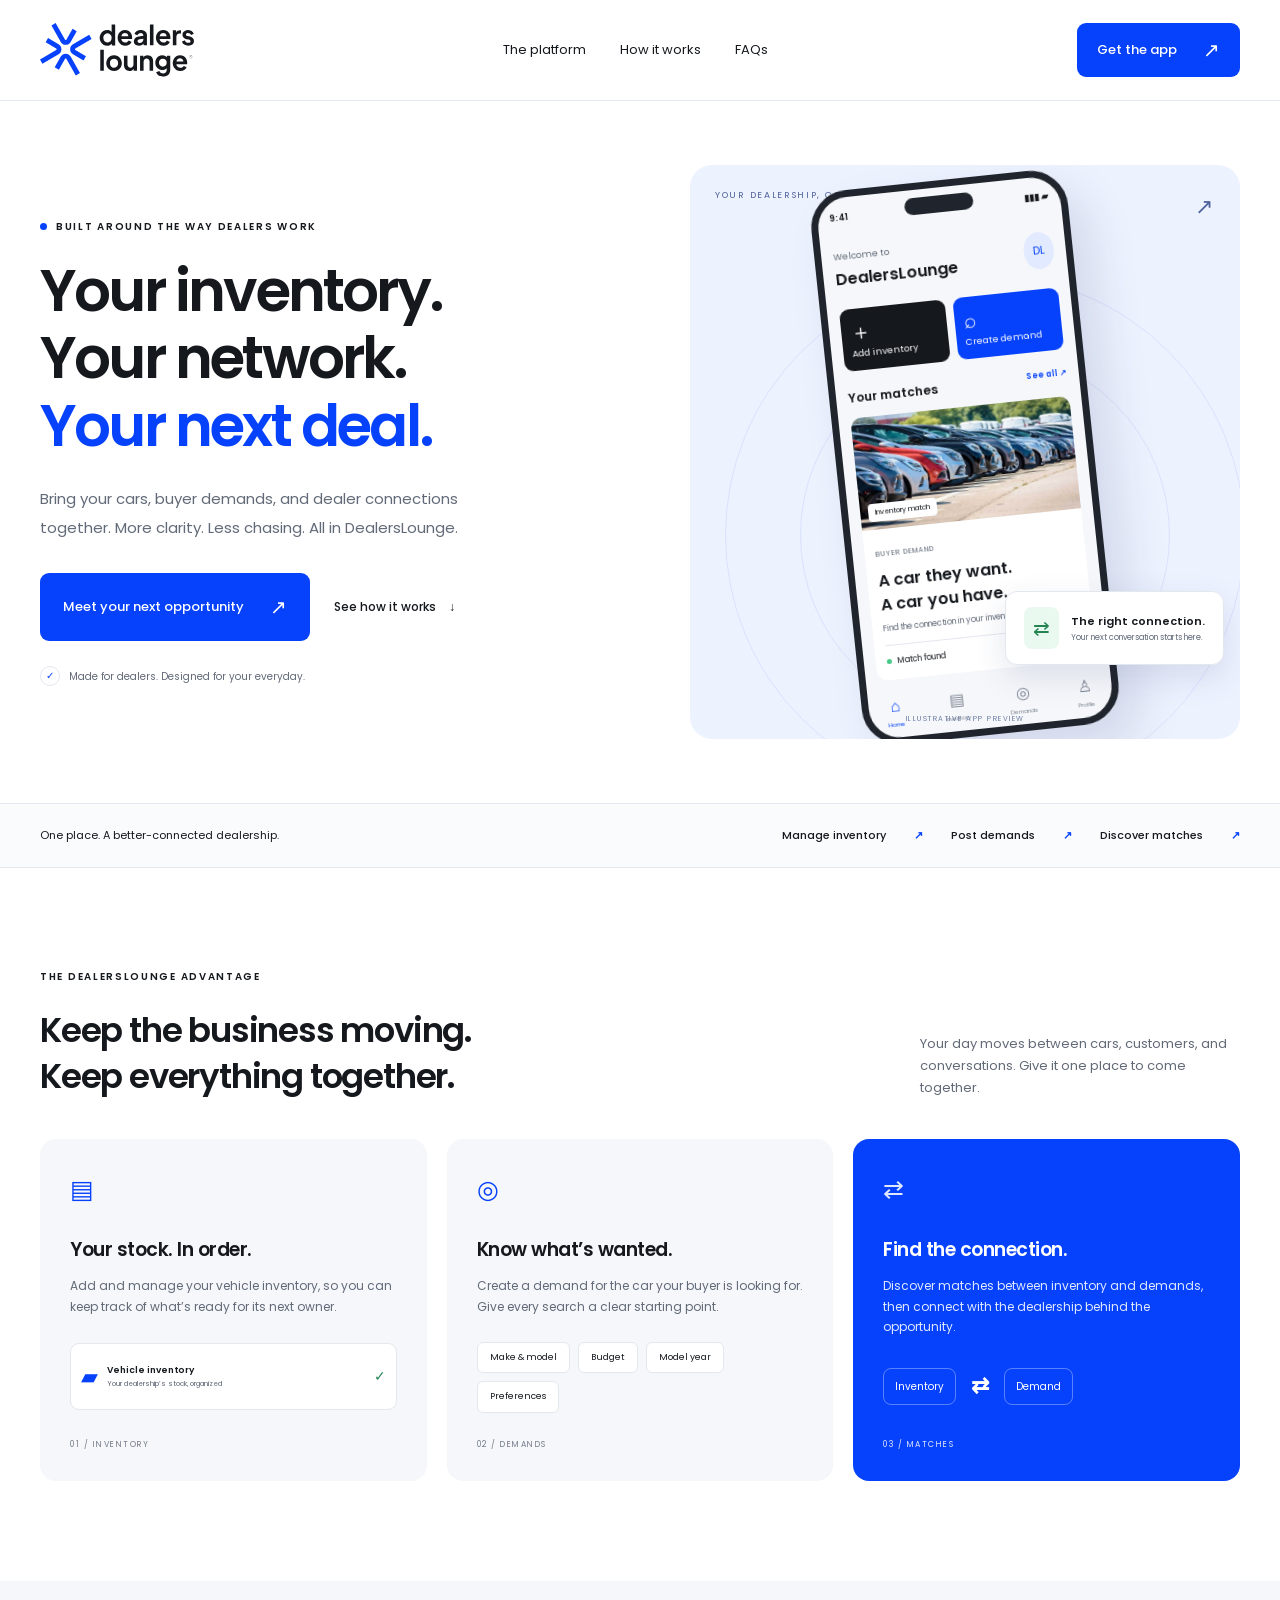
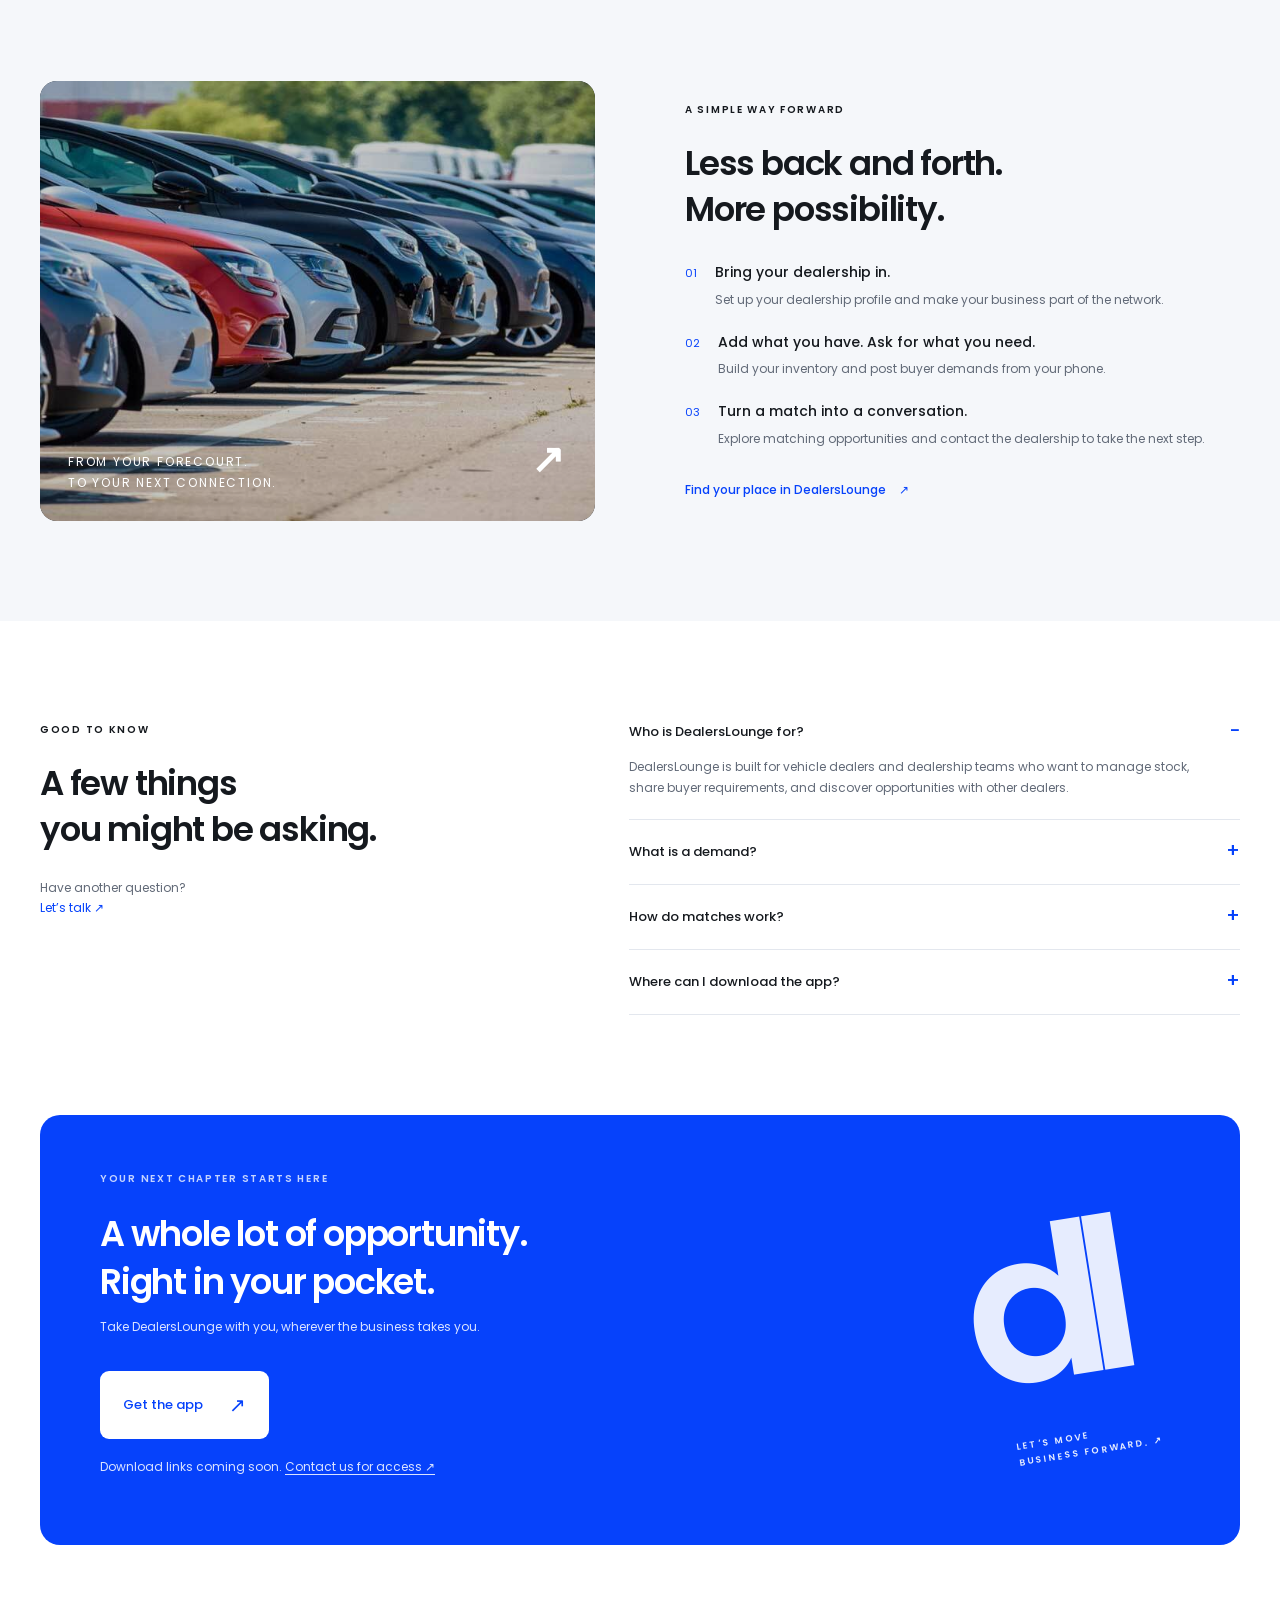
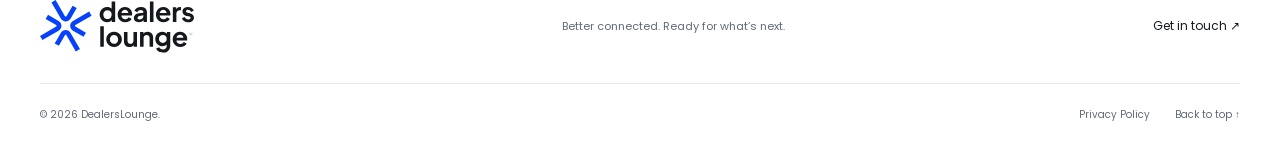
==== index.html @ 3d8176ec "updated links" ====
<!doctype html>
<html lang="en">

<head>
  <meta charset="utf-8">
  <meta name="viewport" content="width=device-width, initial-scale=1">
  <meta name="description"
    content="Your inventory. Your next opportunity. DealersLounge brings vehicle inventory, buyer demands, and dealer matches together.">
  <meta name="theme-color" content="#0642FB">
  <title>DealersLounge — Your next deal starts here.</title>
  <link rel="icon" href="assets/images/favicon.svg" type="image/svg+xml">
  <link rel="stylesheet" href="assets/css/styles.css">
</head>

<body>
  <a class="skip" href="#main">Skip to content</a>
  <header class="site-header">
    <div class="container nav"><a class="brand" href="./" aria-label="DealersLounge home"><img
          src="assets/images/logo.svg" width="160" height="55" alt="DealersLounge"></a>
      <nav aria-label="Main navigation"><a href="#platform">The platform</a><a href="#how-it-works">How it works</a><a
          href="#faq">FAQs</a></nav><a class="button small" href="join/">Get the app <span
          aria-hidden="true">↗</span></a>
    </div>
  </header>
  <main id="main">
    <section class="hero container">
      <div class="hero-copy">
        <p class="eyebrow"><span class="status-dot"></span> BUILT AROUND THE WAY DEALERS WORK</p>
        <h1>Your inventory.<br>Your network.<br><span>Your next deal.</span></h1>
        <p class="lead">Bring your cars, buyer demands, and dealer connections together. More clarity. Less chasing. All
          in DealersLounge.</p>
        <div class="hero-actions"><a class="button" href="join/">Meet your next opportunity <span
              aria-hidden="true">↗</span></a><a class="text-link" href="#how-it-works">See how it works <span
              aria-hidden="true">↓</span></a></div>
        <div class="hero-note"><span class="mini-icon">✓</span> Made for dealers. Designed for your everyday.</div>
      </div>
      <div class="hero-visual">
        <div class="visual-heading"><span>YOUR DEALERSHIP, CONNECTED</span><span>↗</span></div>
        <div class="orbit orbit-one"></div>
        <div class="orbit orbit-two"></div>
        <div class="phone">
          <div class="phone-top"><span>9:41</span>
            <div class="island"></div><span>▮▮▮ ▰</span>
          </div>
          <div class="app-header">
            <div><small>Welcome to</small><strong>DealersLounge</strong></div><span class="avatar">DL</span>
          </div>
          <div class="app-actions">
            <div><span>＋</span>Add inventory</div>
            <div><span>⌕</span>Create demand</div>
          </div>
          <div class="app-section-title">Your matches <span>See all ↗</span></div>
          <div class="car-card">
            <div class="car-photo"><img src="assets/images/cars-banner.jpg"
                alt="Vehicles lined up at a dealership"><span>Inventory match</span></div>
            <div class="car-info"><small>BUYER DEMAND</small>
              <h3>A car they want.<br>A car you have.</h3>
              <p>Find the connection in your inventory.</p>
              <div class="match-row"><span><i></i> Match found</span><b>↗</b></div>
            </div>
          </div>
          <div class="app-bottom"><span
              class="selected">⌂<small>Home</small></span><span>▤<small>Inventory</small></span><span>◎<small>Demands</small></span><span>♙<small>Profile</small></span>
          </div>
        </div>
        <div class="floating-card"><span class="match-icon">⇄</span>
          <div><strong>The right connection.</strong><small>Your next conversation starts here.</small></div>
        </div>
        <p class="preview-label">ILLUSTRATIVE APP PREVIEW</p>
      </div>
    </section>
    <div class="value-strip">
      <div class="container"><span>One place. A better-connected dealership.</span>
        <p>Manage inventory <b>↗</b> Post demands <b>↗</b> Discover matches <b>↗</b></p>
      </div>
    </div>
    <section id="platform" class="section container">
      <div class="section-heading">
        <div>
          <p class="eyebrow">THE DEALERSLOUNGE ADVANTAGE</p>
          <h2>Keep the business moving.<br>Keep everything together.</h2>
        </div>
        <p>Your day moves between cars, customers, and conversations. Give it one place to come together.</p>
      </div>
      <div class="features">
        <article class="feature feature-inventory">
          <div class="feature-icon">▤</div>
          <h3>Your stock. In order.</h3>
          <p>Add and manage your vehicle inventory, so you can keep track of what’s ready for its next owner.</p>
          <div class="inventory-illustration"><span class="list-icon">▰</span>
            <div><strong>Vehicle inventory</strong><small>Your dealership’s stock, organized</small></div><span
              class="check">✓</span>
          </div><span class="feature-index">01 / INVENTORY</span>
        </article>
        <article class="feature">
          <div class="feature-icon">◎</div>
          <h3>Know what’s wanted.</h3>
          <p>Create a demand for the car your buyer is looking for. Give every search a clear starting point.</p>
          <div class="demand-tags"><span>Make & model</span><span>Budget</span><span>Model
              year</span><span>Preferences</span></div><span class="feature-index">02 / DEMANDS</span>
        </article>
        <article class="feature feature-blue">
          <div class="feature-icon">⇄</div>
          <h3>Find the connection.</h3>
          <p>Discover matches between inventory and demands, then connect with the dealership behind the opportunity.
          </p>
          <div class="connection"><span>Inventory</span><b>⇄</b><span>Demand</span></div><span class="feature-index">03
            / MATCHES</span>
        </article>
      </div>
    </section>
    <section id="how-it-works" class="workflow section">
      <div class="container workflow-grid">
        <div class="workflow-photo"><img src="assets/images/cars-banner.jpg" alt="A row of cars ready for sale"
            loading="lazy">
          <div><span>FROM YOUR FORECOURT.<br>TO YOUR NEXT CONNECTION.</span><b>↗</b></div>
        </div>
        <div class="workflow-copy">
          <p class="eyebrow">A SIMPLE WAY FORWARD</p>
          <h2>Less back and forth.<br>More possibility.</h2>
          <ol>
            <li><span>01</span>
              <div>
                <h3>Bring your dealership in.</h3>
                <p>Set up your dealership profile and make your business part of the network.</p>
              </div>
            </li>
            <li><span>02</span>
              <div>
                <h3>Add what you have. Ask for what you need.</h3>
                <p>Build your inventory and post buyer demands from your phone.</p>
              </div>
            </li>
            <li><span>03</span>
              <div>
                <h3>Turn a match into a conversation.</h3>
                <p>Explore matching opportunities and contact the dealership to take the next step.</p>
              </div>
            </li>
          </ol><a class="text-link" href="join/">Find your place in DealersLounge <span>↗</span></a>
        </div>
      </div>
    </section>
    <section id="faq" class="section container faq">
      <div>
        <p class="eyebrow">GOOD TO KNOW</p>
        <h2>A few things<br>you might be asking.</h2>
        <p>Have another question?<br><a href="mailto:support@dealerslounge.com">Let’s talk <span>↗</span></a></p>
      </div>
      <div class="questions">
        <details open>
          <summary>Who is DealersLounge for?</summary>
          <p>DealersLounge is built for vehicle dealers and dealership teams who want to manage stock, share buyer
            requirements, and discover opportunities with other dealers.</p>
        </details>
        <details>
          <summary>What is a demand?</summary>
          <p>A demand is a vehicle requirement from a buyer. You post what you’re looking for so it can be matched with
            relevant inventory.</p>
        </details>
        <details>
          <summary>How do matches work?</summary>
          <p>DealersLounge connects vehicle inventory with relevant demands. You can review a match and contact the
            dealership to discuss the opportunity.</p>
        </details>
        <details>
          <summary>Where can I download the app?</summary>
          <p>Visit our <a href="join/">download page</a> for App Store and Google Play availability. For current access information, email <a
              href="mailto:support@dealerslounge.com">support@dealerslounge.com</a>.</p>
        </details>
      </div>
    </section>
    <section id="download" class="container download">
      <div>
        <p class="eyebrow">YOUR NEXT CHAPTER STARTS HERE</p>
        <h2>A whole lot of opportunity.<br>Right in your pocket.</h2>
        <p>Take DealersLounge with you, wherever the business takes you.</p>
        <a class="button join-cta" href="join/">Get the app <span aria-hidden="true">↗</span></a>
        <p class="download-note">Download links coming soon. <a href="mailto:support@dealerslounge.com">Contact us for
            access ↗</a></p>
      </div>
      <div class="download-art" aria-hidden="true">dl<span>LET’S MOVE<br>BUSINESS FORWARD. ↗</span></div>
    </section>
  </main>
  <footer class="container">
    <div class="footer-top"><a class="brand" href="./"><img src="assets/images/logo.svg" alt="DealersLounge" width="160"
          height="55"></a>
      <p>Better connected. Ready for what’s next.</p><a href="mailto:support@dealerslounge.com">Get in touch ↗</a>
    </div>
    <div class="footer-bottom"><span>© <span id="year">2026</span> DealersLounge.</span>
      <div><a href="privacy/">Privacy Policy</a><a href="#main">Back to top ↑</a></div>
    </div>
  </footer>
  <script src="assets/js/main.js"></script>
</body>

</html>
---- assets/css/styles.css ----
@font-face {
  font-family: Poppins;
  src: url('../fonts/Poppins-Regular.ttf') format('truetype');
  font-weight: 400;
  font-display: swap
}

@font-face {
  font-family: Poppins;
  src: url('../fonts/Poppins-Medium.ttf') format('truetype');
  font-weight: 500;
  font-display: swap
}

@font-face {
  font-family: Poppins;
  src: url('../fonts/Poppins-SemiBold.ttf') format('truetype');
  font-weight: 600 900;
  font-display: swap
}

:root {
  --blue: #0642fb;
  --ink: #15191e;
  --muted: #626a78;
  --light: #f5f7fa;
  --border: #e3e7ee
}

* {
  box-sizing: border-box
}

html {
  scroll-behavior: smooth;
  scroll-padding-top: 100px
}

body {
  margin: 0;
  font-family: Poppins, sans-serif;
  color: var(--ink);
  font-size: 14px;
  line-height: 1.7
}

a {
  color: inherit;
  text-decoration: none
}

button,
a,
summary {
  -webkit-tap-highlight-color: transparent
}

a:focus-visible,
summary:focus-visible {
  outline: 3px solid #3379ff;
  outline-offset: 6px
}

img {
  max-width: 100%;
  display: block
}

.container {
  width: min(1200px, calc(100% - 80px));
  margin: auto
}

.site-header {
  border-bottom: 1px solid var(--border);
  background: #fff
}

.nav {
  height: 100px;
  display: flex;
  align-items: center;
  justify-content: space-between
}

.brand img {
  width: 154px;
  height: auto
}

.nav nav {
  display: flex;
  gap: 34px;
  font-size: 13px
}

.nav nav a:hover,
.text-link:hover {
  color: var(--blue)
}

.button {
  display: inline-flex;
  gap: 26px;
  align-items: center;
  justify-content: center;
  background: var(--blue);
  color: white;
  border-radius: 9px;
  padding: 17px 23px;
  font-weight: 500;
  font-size: 13px;
  transition: background .2s, transform .2s
}

.button:hover {
  background: #0034d6;
  transform: translateY(-2px)
}

.button span {
  font-size: 20px
}

.button.small {
  padding: 10px 20px
}

.hero {
  display: grid;
  grid-template-columns: 1.1fr 1fr;
  align-items: center;
  gap: 45px;
  padding-top: 64px;
  padding-bottom: 64px
}

.eyebrow {
  font-size: 10px;
  letter-spacing: 1.7px;
  font-weight: 600;
  display: flex;
  align-items: center;
  gap: 9px;
  margin: 0 0 23px
}

.status-dot {
  background: var(--blue);
  width: 7px;
  height: 7px;
  border-radius: 50%
}

h1 {
  font-size: clamp(42px, 4.5vw, 63px);
  line-height: 1.17;
  letter-spacing: -2.8px;
  font-weight: 600;
  margin: 0 0 25px
}

h1>span {
  color: var(--blue)
}

.lead {
  font-size: 15px;
  line-height: 1.9;
  color: var(--muted);
  max-width: 435px
}

.hero-actions {
  display: flex;
  align-items: center;
  gap: 24px;
  margin: 31px 0 25px
}

.text-link {
  font-size: 12px;
  font-weight: 500;
  display: inline-flex;
  gap: 13px;
  align-items: center
}

.hero-note {
  font-size: 10px;
  color: var(--muted);
  display: flex;
  gap: 9px;
  align-items: center
}

.mini-icon {
  border: 1px solid var(--border);
  border-radius: 50%;
  width: 20px;
  height: 20px;
  text-align: center;
  color: var(--blue)
}

.hero-visual {
  position: relative;
  border-radius: 22px;
  background: #edf2ff;
  height: 574px;
  overflow: hidden;
  display: flex;
  align-items: center;
  justify-content: center
}

.visual-heading {
  position: absolute;
  top: 23px;
  left: 25px;
  right: 25px;
  display: flex;
  justify-content: space-between;
  font-size: 9px;
  letter-spacing: 1.7px;
  color: #50639c
}

.visual-heading>span:last-child {
  font-size: 22px
}

.orbit {
  position: absolute;
  width: 520px;
  height: 520px;
  border: 1px solid #d9e2fd;
  border-radius: 50%;
  left: 35px;
  top: 110px
}

.orbit-two {
  width: 370px;
  height: 370px;
  left: 110px;
  top: 185px
}

.phone {
  width: 258px;
  background: var(--light);
  border: 7px solid #20242c;
  border-radius: 38px;
  position: relative;
  transform: rotate(-6deg);
  box-shadow: 18px 24px 45px #14255720;
  padding: 13px 12px 8px;
  margin-top: 12px
}

.phone-top {
  display: flex;
  align-items: center;
  justify-content: space-between;
  font-size: 9px;
  font-weight: 600;
  margin-bottom: 24px
}

.island {
  height: 17px;
  width: 69px;
  background: #20242c;
  border-radius: 20px;
  position: absolute;
  top: 8px;
  left: 88px
}

.app-header {
  display: flex;
  justify-content: space-between;
  align-items: center
}

.app-header small {
  display: block;
  font-size: 9px;
  color: var(--muted)
}

.app-header strong {
  font-size: 16px
}

.avatar {
  background: #e2eaff;
  color: var(--blue);
  border-radius: 50%;
  font-size: 11px;
  padding: 9px
}

.app-actions {
  display: flex;
  gap: 8px;
  margin: 17px 0
}

.app-actions>div {
  background: var(--ink);
  color: white;
  flex: 1;
  border-radius: 9px;
  padding: 9px;
  font-size: 9px
}

.app-actions>div:last-child {
  background: var(--blue)
}

.app-actions span {
  display: block;
  font-size: 21px;
  line-height: 1.4
}

.app-section-title {
  display: flex;
  justify-content: space-between;
  font-size: 12px;
  font-weight: 600;
  margin: 16px 0 9px
}

.app-section-title span {
  color: var(--blue);
  font-size: 8px
}

.car-card {
  background: white;
  border-radius: 11px;
  overflow: hidden
}

.car-photo {
  position: relative
}

.car-photo img {
  width: 100%;
  height: 113px;
  object-fit: cover
}

.car-photo>span {
  position: absolute;
  bottom: 8px;
  left: 8px;
  background: white;
  padding: 3px 7px;
  border-radius: 4px;
  font-size: 7px
}

.car-info {
  padding: 11px
}

.car-info>small {
  font-size: 7px;
  letter-spacing: 1px;
  color: var(--muted)
}

.car-info h3 {
  font-size: 16px;
  line-height: 1.5;
  margin: 5px 0
}

.car-info p {
  font-size: 8px;
  color: var(--muted);
  margin: 4px 0 10px
}

.match-row {
  border-top: 1px solid var(--border);
  display: flex;
  justify-content: space-between;
  padding-top: 9px;
  font-size: 8px
}

.match-row i {
  display: inline-block;
  width: 5px;
  height: 5px;
  border-radius: 50%;
  background: #45c986;
  margin-right: 4px
}

.match-row b {
  color: var(--blue)
}

.app-bottom {
  display: flex;
  justify-content: space-between;
  padding: 13px 6px 0;
  text-align: center;
  color: #7d8492;
  font-size: 16px
}

.app-bottom small {
  display: block;
  font-size: 6px
}

.app-bottom .selected {
  color: var(--blue)
}

.floating-card {
  position: absolute;
  bottom: 74px;
  right: 16px;
  display: flex;
  gap: 12px;
  align-items: center;
  padding: 15px 18px;
  background: white;
  border: 1px solid #e3e7ee;
  border-radius: 12px;
  box-shadow: 0 12px 32px #263a7020
}

.floating-card strong {
  display: block;
  font-size: 11px
}

.floating-card small {
  display: block;
  font-size: 8px;
  color: var(--muted)
}

.match-icon {
  background: #e9f9f0;
  color: #248451;
  padding: 4px 9px;
  border-radius: 8px;
  font-size: 20px
}

.preview-label {
  position: absolute;
  bottom: 7px;
  font-size: 7px;
  letter-spacing: 1.5px;
  color: #7080a5
}

.value-strip {
  border-block: 1px solid var(--border);
  background: #fafbfd
}

.value-strip>.container {
  display: flex;
  justify-content: space-between;
  align-items: center;
  padding-block: 22px;
  font-size: 11px
}

.value-strip p {
  display: flex;
  gap: 28px;
  margin: 0;
  font-weight: 500
}

.value-strip b {
  color: var(--blue)
}

.section {
  padding-top: 100px;
  padding-bottom: 100px
}

.section-heading {
  display: flex;
  align-items: end;
  justify-content: space-between;
  gap: 50px;
  margin-bottom: 40px
}

h2 {
  font-size: 34px;
  line-height: 1.35;
  letter-spacing: -1.2px;
  margin: 0;
  font-weight: 600
}

.section-heading>p {
  max-width: 320px;
  color: var(--muted);
  font-size: 13px;
  margin: 0
}

.features {
  display: grid;
  grid-template-columns: repeat(3, 1fr);
  gap: 20px
}

.feature {
  background: var(--light);
  padding: 30px;
  border-radius: 16px;
  display: flex;
  flex-direction: column;
  min-height: 340px
}

.feature-icon {
  font-size: 25px;
  color: var(--blue);
  margin-bottom: 22px
}

.feature h3 {
  font-size: 19px;
  letter-spacing: -.5px;
  margin: 0 0 10px
}

.feature p {
  font-size: 12px;
  color: var(--muted);
  margin: 0
}

.inventory-illustration {
  display: flex;
  align-items: center;
  gap: 9px;
  background: #fff;
  padding: 14px 10px;
  border: 1px solid var(--border);
  border-radius: 9px;
  margin: 26px 0
}

.list-icon {
  color: var(--blue);
  font-size: 22px
}

.inventory-illustration strong {
  font-size: 9px;
  display: block
}

.inventory-illustration small {
  font-size: 7px;
  display: block;
  color: var(--muted)
}

.check {
  margin-left: auto;
  color: #238455
}

.feature-index {
  font-size: 8px;
  letter-spacing: 1.5px;
  color: #747c89;
  margin-top: auto
}

.demand-tags {
  display: flex;
  flex-wrap: wrap;
  gap: 8px;
  margin: 25px 0
}

.demand-tags span {
  padding: 7px 12px;
  background: white;
  border: 1px solid var(--border);
  border-radius: 6px;
  font-size: 9px
}

.feature-blue {
  background: var(--blue);
  color: white
}

.feature-blue .feature-icon,
.feature-blue p,
.feature-blue .feature-index {
  color: #e0e8ff
}

.connection {
  display: flex;
  align-items: center;
  gap: 15px;
  margin: 30px 0
}

.connection span {
  font-size: 10px;
  padding: 9px 11px;
  border: 1px solid #ffffff55;
  border-radius: 8px
}

.connection b {
  font-size: 22px
}

.workflow {
  background: var(--light)
}

.workflow-grid {
  display: grid;
  grid-template-columns: 1fr 1fr;
  gap: 90px;
  align-items: center
}

.workflow-photo {
  position: relative;
  border-radius: 17px;
  overflow: hidden;
  height: 440px;
  background: #172129
}

.workflow-photo img {
  width: 100%;
  height: 100%;
  object-fit: cover;
  object-position: 35%;
  filter: brightness(.78)
}

.workflow-photo>div {
  position: absolute;
  inset: auto 28px 28px;
  display: flex;
  align-items: end;
  justify-content: space-between;
  color: white;
  font-size: 12px;
  letter-spacing: 1.8px
}

.workflow-photo b {
  font-size: 40px
}

.workflow-copy ol {
  list-style: none;
  padding: 0;
  margin: 29px 0
}

.workflow-copy li {
  display: flex;
  gap: 18px;
  margin: 20px 0
}

.workflow-copy li>span {
  font-size: 11px;
  color: var(--blue);
  padding-top: 3px
}

.workflow-copy h3 {
  font-size: 14px;
  margin: 0 0 5px;
  font-weight: 500
}

.workflow-copy li p {
  font-size: 12px;
  color: var(--muted);
  margin: 0
}

.workflow-copy>.text-link {
  color: var(--blue)
}

.faq {
  display: grid;
  grid-template-columns: 1fr 1.2fr;
  gap: 80px
}

.faq>div>p:not(.eyebrow) {
  font-size: 12px;
  color: var(--muted);
  margin-top: 25px
}

.faq a {
  color: var(--blue)
}

details {
  border-bottom: 1px solid var(--border);
  padding: 21px 0
}

details:first-child {
  padding-top: 0
}

summary {
  list-style: none;
  cursor: pointer;
  font-size: 13px;
  font-weight: 500;
  display: flex;
  justify-content: space-between;
  gap: 20px
}

summary::-webkit-details-marker {
  display: none
}

summary:after {
  content: '+';
  color: var(--blue);
  font-size: 19px;
  line-height: 1
}

details[open] summary:after {
  content: '−'
}

details p {
  font-size: 12px;
  color: var(--muted);
  margin: 14px 30px 0 0
}

.download {
  background: var(--blue);
  color: white;
  padding: 55px 60px;
  border-radius: 20px;
  display: flex;
  justify-content: space-between;
  overflow: hidden;
  position: relative
}

.download .eyebrow {
  color: #c4d3ff
}

.download h2 {
  font-size: 35px
}

.download p:not(.eyebrow) {
  font-size: 12px;
  color: #dae3ff
}

.store-buttons {
  display: flex;
  gap: 12px;
  margin-top: 26px
}

.store {
  display: flex;
  align-items: center;
  gap: 12px;
  border: 1px solid #ffffff55;
  padding: 8px 20px;
  border-radius: 8px;
  background: #ffffff0c
}

.store>span {
  font-size: 25px
}

.store small {
  font-size: 7px;
  letter-spacing: 1.2px;
  display: block
}

.store strong {
  font-size: 17px;
  font-weight: 500;
  display: block;
  line-height: 1.4
}

.download .download-note {
  font-size: 9px;
  margin-top: 18px
}

.download-note a {
  text-decoration: underline;
  text-underline-offset: 3px
}

.download-art {
  font-size: 210px;
  font-weight: 600;
  letter-spacing: -27px;
  line-height: 1;
  color: #fff;
  align-self: center;
  transform: rotate(-9deg);
  padding: 0 35px 0 20px;
  opacity: .9
}

.download-art>span {
  display: block;
  font-size: 9px;
  letter-spacing: 2px;
  line-height: 1.8;
  margin-top: 22px;
  padding-left: 30px
}

footer {
  padding-top: 55px;
  padding-bottom: 24px
}

.footer-top {
  display: flex;
  align-items: center;
  justify-content: space-between;
  padding-bottom: 30px
}

.footer-top p {
  font-size: 11px;
  color: var(--muted)
}

.footer-top>a:last-child {
  font-size: 12px
}

.footer-bottom {
  border-top: 1px solid var(--border);
  padding-top: 22px;
  display: flex;
  justify-content: space-between;
  font-size: 10px;
  color: var(--muted)
}

.footer-bottom>div {
  display: flex;
  gap: 25px
}

.skip {
  position: fixed;
  top: -80px;
  left: 15px;
  background: white;
  padding: 15px;
  z-index: 10
}

.skip:focus {
  top: 15px
}

.legal-main {
  max-width: 750px;
  padding-block: 90px
}

.legal-main h1 {
  font-size: 44px
}

.legal-main p {
  color: var(--muted)
}

.legal-main a {
  color: var(--blue)
}

@media(min-width:1450px) {
  .hero {
    padding-block: 80px
  }

  .hero-visual {
    height: 600px
  }
}

@media(max-width:1050px) {
  .container {
    width: calc(100% - 48px)
  }

  .hero {
    gap: 25px
  }

  h1 {
    font-size: 47px
  }

  .hero-actions {
    align-items: start;
    flex-direction: column;
    gap: 16px
  }

  .hero-visual {
    height: 550px
  }

  .feature {
    padding: 24px
  }

  .workflow-grid {
    gap: 45px
  }

  .download {
    padding: 45px
  }

  .download-art {
    font-size: 160px
  }

  .value-strip p {
    gap: 12px
  }

  .floating-card {
    right: 8px
  }
}

@media(max-width:760px) {
  .container {
    width: calc(100% - 40px)
  }

  .nav {
    height: 82px
  }

  .brand img {
    width: 135px
  }

  .nav nav {
    display: none
  }

  .button.small {
    font-size: 11px;
    padding: 8px 13px;
    gap: 12px
  }

  .hero {
    grid-template-columns: 1fr;
    padding-top: 44px;
    gap: 35px;
    padding-bottom: 40px
  }

  .hero-copy {
    max-width: 520px
  }

  h1 {
    font-size: 49px;
    letter-spacing: -2px
  }

  .eyebrow {
    font-size: 8px
  }

  .hero-actions {
    flex-direction: row;
    align-items: center;
    gap: 16px
  }

  .hero-actions .button {
    font-size: 10px;
    padding: 14px;
    gap: 10px
  }

  .hero-actions .text-link {
    font-size: 10px;
    gap: 6px
  }

  .lead {
    font-size: 14px
  }

  .hero-visual {
    height: 530px
  }

  .phone {
    transform: rotate(-5deg)
  }

  .floating-card {
    right: 20px;
    bottom: 62px
  }

  .value-strip>.container {
    flex-direction: column;
    gap: 12px;
    font-size: 10px
  }

  .value-strip p {
    gap: 14px;
    font-size: 9px
  }

  .section {
    padding-block: 65px
  }

  .section-heading {
    display: block;
    margin-bottom: 28px
  }

  .section-heading>p {
    margin-top: 20px;
    max-width: none
  }

  h2 {
    font-size: 29px
  }

  .features {
    grid-template-columns: 1fr
  }

  .feature {
    min-height: 300px;
    padding: 28px
  }

  .inventory-illustration {
    max-width: 290px
  }

  .feature-index {
    margin-top: 12px
  }

  .workflow-grid {
    grid-template-columns: 1fr;
    gap: 35px
  }

  .workflow-photo {
    height: 300px
  }

  .faq {
    grid-template-columns: 1fr;
    gap: 25px
  }

  .download {
    padding: 32px 25px
  }

  .download h2 {
    font-size: 27px
  }

  .download-art {
    display: none
  }

  .store {
    padding: 8px 13px
  }

  .store strong {
    font-size: 15px
  }

  .footer-top {
    align-items: start;
    gap: 20px;
    flex-wrap: wrap
  }

  .footer-top p {
    width: 100%;
    order: 3;
    margin: 0
  }

  .footer-top>a:last-child {
    padding-top: 13px;
    font-size: 10px
  }

  .footer-bottom {
    font-size: 9px
  }

  .footer-bottom>div {
    gap: 15px
  }

  .legal-main h1 {
    font-size: 35px
  }
}

@media(prefers-reduced-motion:reduce) {
  html {
    scroll-behavior: auto
  }

  * {
    transition: none !important
  }
}

/* Privacy policy */
.legal-main {
  max-width: 820px;
  line-height: 1.85
}

.legal-main section {
  margin-top: 38px;
  scroll-margin-top: 30px
}

.legal-main h2 {
  font-size: 24px;
  letter-spacing: -.5px;
  margin-bottom: 15px
}

.legal-main h3 {
  font-size: 15px;
  margin: 0 0 8px
}

.legal-main li {
  margin-bottom: 10px;
  color: var(--muted)
}

.legal-main strong {
  color: var(--ink);
  font-weight: 600
}

.legal-main a {
  text-decoration: underline;
  text-underline-offset: 3px;
  overflow-wrap: anywhere
}

.policy-date {
  font-size: 12px
}

.policy-contents {
  padding: 24px 28px;
  background: var(--light);
  border: 1px solid var(--border);
  border-radius: 14px;
  margin: 32px 0
}

.policy-contents ol {
  columns: 2;
  column-gap: 30px;
  padding-left: 20px;
  font-size: 12px
}

.policy-contents li {
  break-inside: avoid
}

.policy-callout {
  padding: 24px;
  background: var(--light);
  border-left: 3px solid var(--blue);
  border-radius: 0 12px 12px 0
}

.policy-callout p:last-child {
  margin-bottom: 0
}

@media(max-width:600px) {
  .policy-contents ol {
    columns: 1
  }

  .legal-main {
    padding-block: 50px
  }

  .legal-main h2 {
    font-size: 22px
  }

  .legal-main ul {
    padding-left: 22px
  }

  .policy-callout {
    padding: 20px
  }
}

/* Product motion: brief entrances and deliberate interaction feedback. */
.hero-visual {
  perspective: 1000px
}

.hero-visual .phone {
  transform: rotate(-6deg) rotateX(var(--pointer-x, 0deg)) rotateY(var(--pointer-y, 0deg));
  transition: transform .45s cubic-bezier(.2, .7, .2, 1)
}

.button {
  position: relative;
  overflow: hidden;
  isolation: isolate;
  transition: background .2s, transform .25s, box-shadow .25s
}

.button::before {
  content: '';
  position: absolute;
  inset: 0;
  z-index: -1;
  background: linear-gradient(110deg, transparent 20%, #ffffff30 48%, transparent 75%);
  transform: translateX(-150%);
  pointer-events: none
}

.button span,
.text-link span {
  display: inline-block;
  transition: transform .25s
}

.feature {
  transition: transform .35s cubic-bezier(.2, .7, .2, 1), box-shadow .35s
}

.feature-icon {
  width: fit-content;
  transition: transform .35s
}

.workflow-photo img {
  transition: transform .8s cubic-bezier(.2, .7, .2, 1)
}

.nav nav a {
  position: relative
}

.nav nav a::after {
  content: '';
  position: absolute;
  left: 0;
  right: 0;
  bottom: -7px;
  height: 2px;
  background: var(--blue);
  transform: scaleX(0);
  transform-origin: left;
  transition: transform .25s
}

summary::after {
  transition: transform .25s
}

@media(prefers-reduced-motion:no-preference) {
  .floating-card {
    animation: match-arrival 1s .65s cubic-bezier(.16, 1, .3, 1) backwards
  }

  .orbit-one {
    animation: orbit-arrival 1.8s .15s ease-out backwards
  }

  .orbit-two {
    animation: orbit-arrival 1.8s .35s ease-out backwards
  }

  .status-dot {
    animation: status-beacon 1.5s .3s 2
  }

  details[open]>p {
    animation: answer-arrival .3s ease-out
  }
}

@media(hover:hover) and (pointer:fine) and (prefers-reduced-motion:no-preference) {
  .button:hover {
    box-shadow: 0 8px 22px #0642fb25
  }

  .button:hover::before {
    animation: button-sheen .7s ease-out
  }

  .button:hover span {
    transform: translate(2px, -2px)
  }

  .text-link:hover span {
    transform: translateX(4px)
  }

  .feature:hover {
    transform: translateY(-7px);
    box-shadow: 0 18px 35px #15191e0c
  }

  .feature:hover .feature-icon {
    transform: translateY(-3px) rotate(-8deg)
  }

  .workflow-photo:hover img {
    transform: scale(1.045)
  }

  .nav nav a:hover::after {
    transform: scaleX(1)
  }
}

@keyframes match-arrival {
  from {
    opacity: 0;
    transform: translate(25px, 16px) scale(.94)
  }

  to {
    opacity: 1;
    transform: translate(0, 0) scale(1)
  }
}

@keyframes orbit-arrival {
  from {
    opacity: 0;
    transform: scale(.8)
  }

  to {
    opacity: 1;
    transform: scale(1)
  }
}

@keyframes status-beacon {

  0%,
  100% {
    box-shadow: 0 0 0 0 #0642fb00
  }

  35% {
    box-shadow: 0 0 0 6px #0642fb15
  }

  75% {
    box-shadow: 0 0 0 10px #0642fb00
  }
}

@keyframes button-sheen {
  to {
    transform: translateX(150%)
  }
}

@keyframes answer-arrival {
  from {
    opacity: 0;
    transform: translateY(-5px)
  }

  to {
    opacity: 1;
    transform: translateY(0)
  }
}

@media(prefers-reduced-motion:reduce) {

  *,
  *::before,
  *::after {
    animation: none !important;
    transition: none !important
  }

  .hero-visual .phone {
    transform: rotate(-6deg)
  }
}
/* Download-first home. The deeper product story lives behind Explore. */
.download-home{min-height:100svh;display:flex;flex-direction:column;background:radial-gradient(ellipse at 50% 40%,#edf2ff 0, #f9faff 42%,#fff 78%)}
.hub-header,.hub-footer{width:min(1120px,calc(100% - 64px));margin-inline:auto;display:flex;align-items:center;justify-content:space-between}
.hub-header{padding-block:20px;gap:20px}.hub-explore{font-size:12px;color:var(--muted);display:flex;gap:12px;align-items:center}.hub-explore:hover{color:var(--blue)}.hub-explore span{color:var(--blue);font-size:19px}
.hub-main{width:min(700px,calc(100% - 40px));margin:auto; padding:18px 0;text-align:center}
.hub-intro .eyebrow{justify-content:center;margin-bottom:13px;font-size:9px}.hub-intro h1{font-size:clamp(32px,3.6vw,47px);line-height:1.2;letter-spacing:-1.7px;margin-bottom:14px}.hub-intro>p:last-child{max-width:490px;margin:0 auto 25px;font-size:12px;color:var(--muted);line-height:1.8}
.hub-downloads{display:grid;grid-template-columns:1fr 1fr;gap:18px;text-align:left}.hub-store{background:#fff;border:1px solid var(--border);border-radius:16px;padding:20px;box-shadow:0 10px 30px #18347d05}.hub-store-heading{display:flex;align-items:center;gap:10px}.hub-store-heading h2{font-size:15px;letter-spacing:-.3px}.hub-store-heading p{font-size:10px;color:var(--muted);margin:0}.availability-chip{font-size:8px;color:#566279;background:var(--light);border-radius:20px;padding:5px 8px;margin-left:auto;white-space:nowrap}.hub-qr{display:flex;flex-direction:column;align-items:center;gap:8px;margin:19px 0;color:#788499;font-size:9px}.qr-frame{display:grid;place-items:center;width:100px;height:100px;border:1px dashed #c8d2e5;border-radius:12px;background:#f8faff;color:#94a4c3}.hub-store-button{width:100%;border:1px solid var(--border);padding:12px 9px;border-radius:8px;background:var(--light);font:500 10px Poppins,sans-serif;color:#687487;display:flex;align-items:center;justify-content:space-between;gap:8px}.hub-store-button:disabled{cursor:not-allowed}.hub-access{font-size:10px;color:var(--muted);margin:16px 0 0}.hub-access a{color:var(--blue);margin-left:5px}.hub-footer{padding:18px 0;border-top:1px solid var(--border);font-size:10px;color:var(--muted);gap:18px}.hub-footer>a:first-of-type{margin-left:auto;color:var(--ink)}
@media(max-width:520px){.hub-header,.hub-footer{width:calc(100% - 32px)}.hub-header{padding-block:15px}.hub-header .brand img{width:117px}.hub-explore{font-size:10px;gap:5px}.hub-main{width:calc(100% - 28px);padding-block:12px}.hub-intro h1{font-size:32px;letter-spacing:-1.2px}.hub-intro>p:last-child{font-size:11px;margin-bottom:19px;max-width:330px}.hub-downloads{gap:10px}.hub-store{padding:12px 10px;border-radius:12px}.hub-store-heading{gap:7px;flex-wrap:wrap}.hub-store-heading>svg{width:22px;height:25px}.hub-store-heading h2{font-size:13px}.availability-chip{margin:5px 0 0;width:100%;text-align:center;font-size:8px}.hub-qr{margin:13px 0;font-size:7px;gap:7px}.qr-frame{width:76px;height:76px}.hub-store-button{font-size:8px;padding:10px 6px;gap:2px}.hub-store-button span{display:none}.hub-footer{font-size:8px;gap:12px}.hub-access{font-size:9px}}
@media(max-height:740px) and (min-width:521px){.hub-header{padding-block:12px}.hub-main{padding-block:10px}.hub-intro h1{font-size:35px}.hub-intro>p:last-child{margin-bottom:16px}.hub-qr{margin:12px 0}.qr-frame{width:76px;height:76px}.hub-footer{padding-block:12px}}

.download .join-cta{margin-top:22px;background:white;color:var(--blue)}
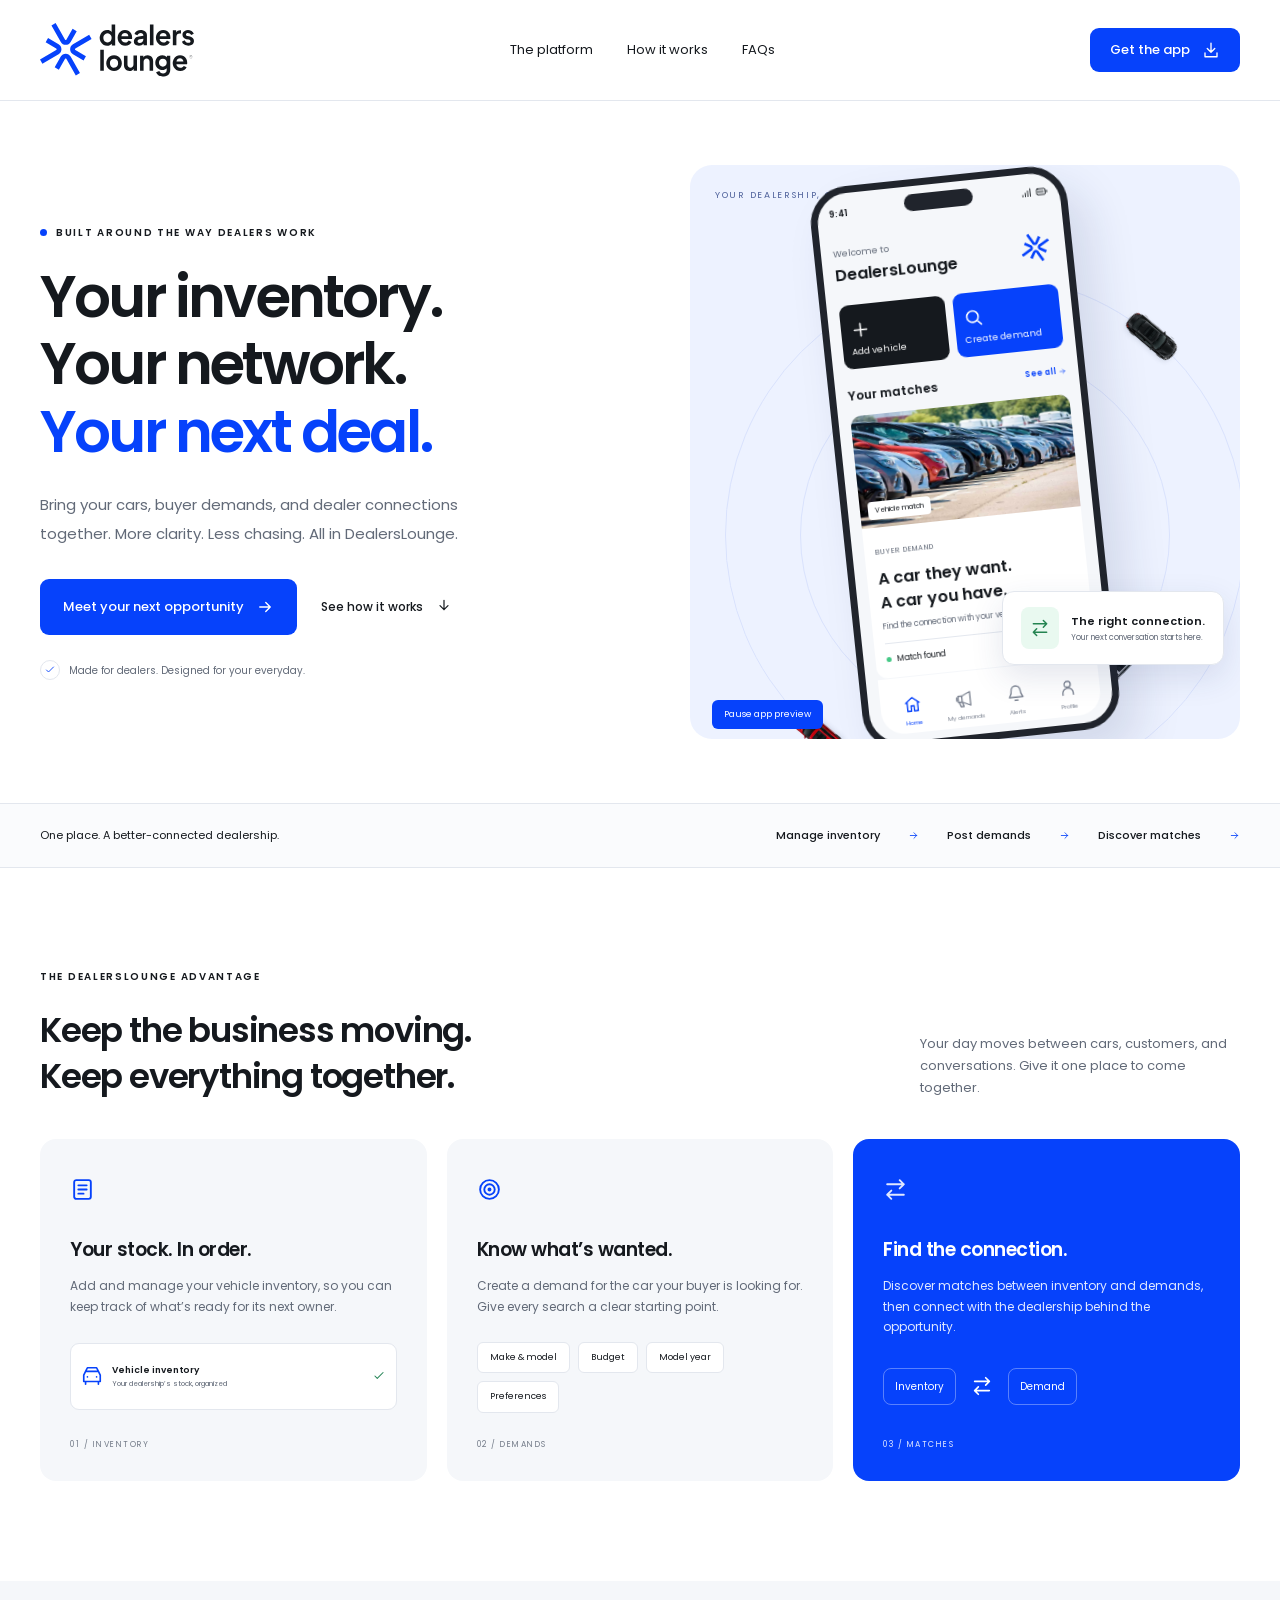
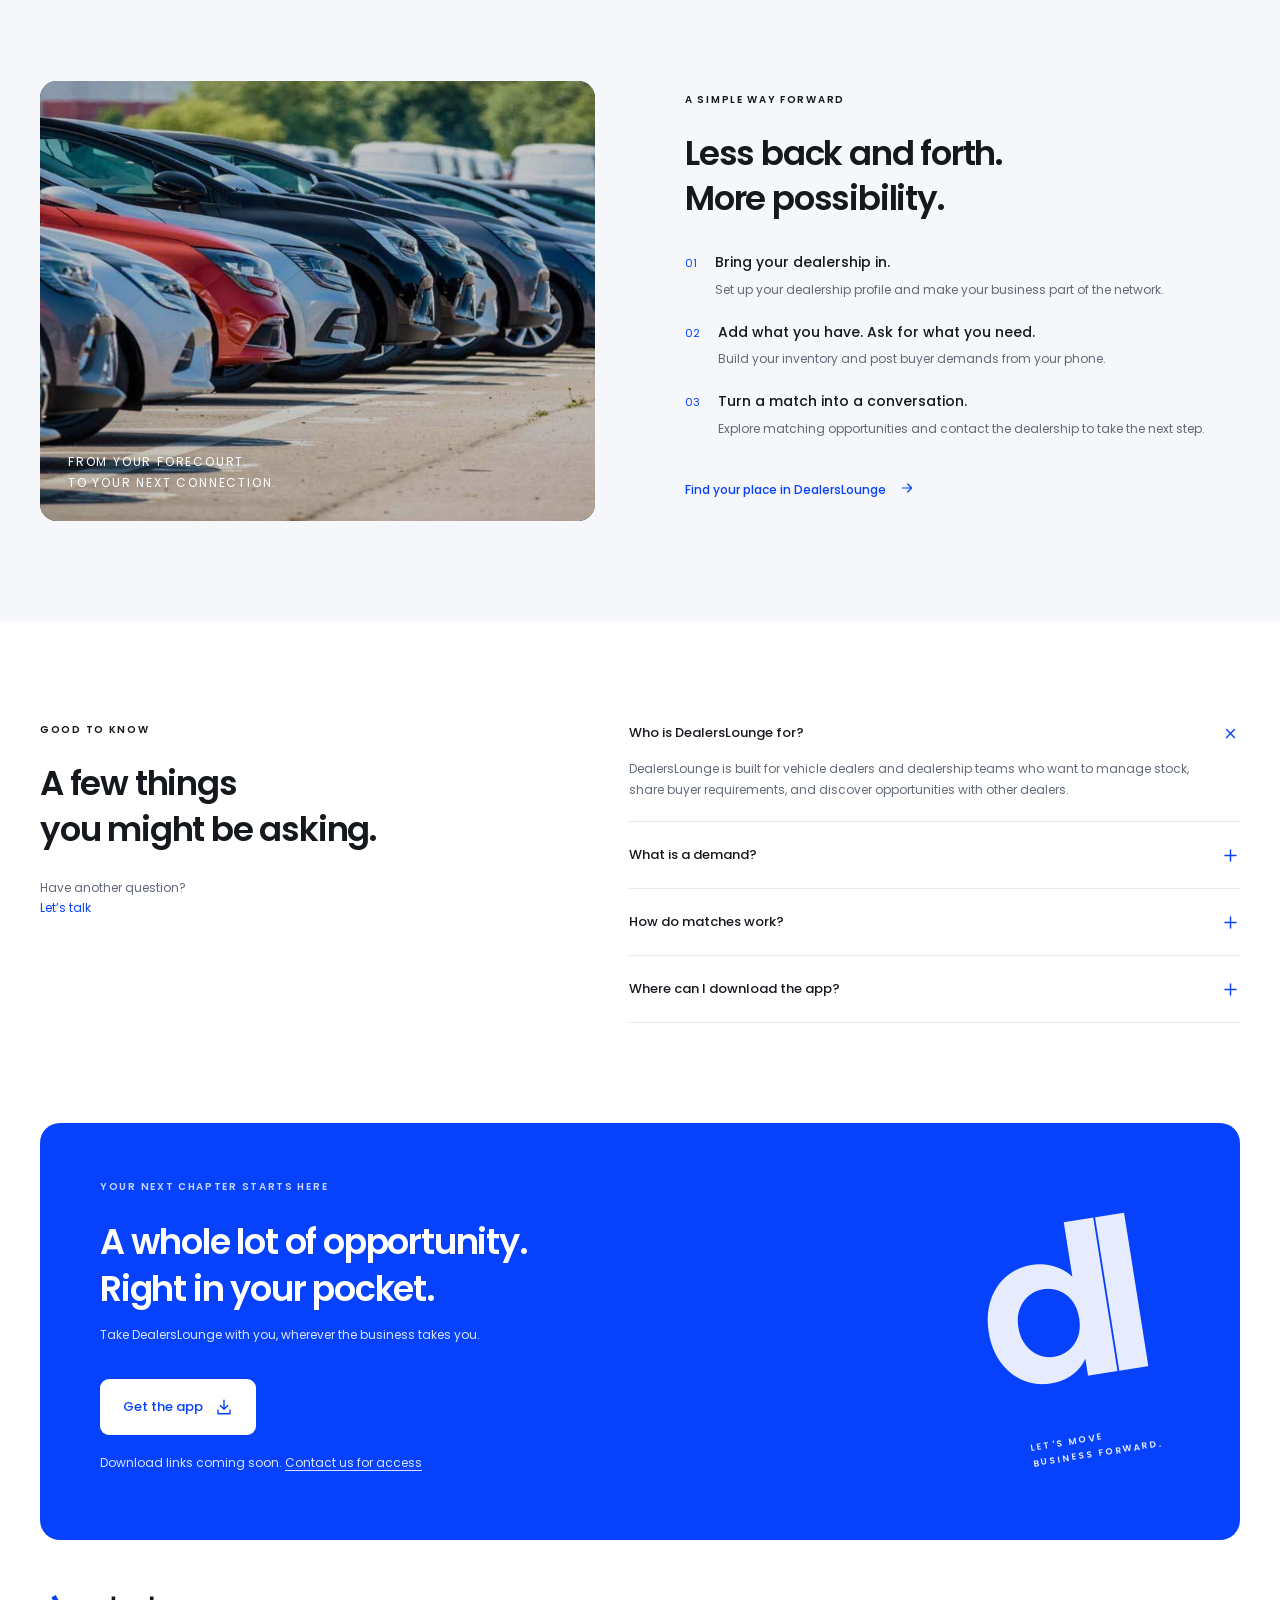
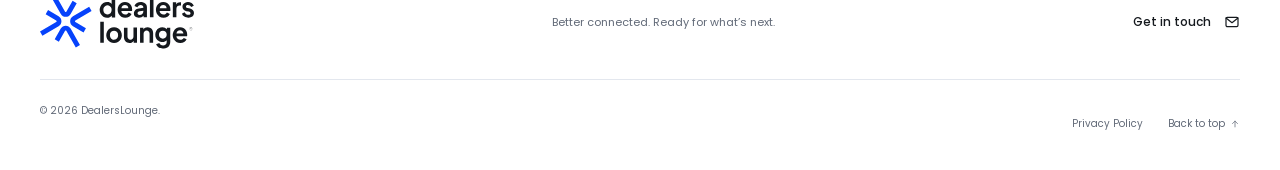
==== commit 2e6cb014: "updated support email and UI" ====
--- a/index.html
+++ b/index.html
@@ -18,60 +18,210 @@
     <div class="container nav"><a class="brand" href="./" aria-label="DealersLounge home"><img
           src="assets/images/logo.svg" width="160" height="55" alt="DealersLounge"></a>
       <nav aria-label="Main navigation"><a href="#platform">The platform</a><a href="#how-it-works">How it works</a><a
-          href="#faq">FAQs</a></nav><a class="button small" href="join/">Get the app <span
-          aria-hidden="true">↗</span></a>
+          href="#faq">FAQs</a></nav><a class="button small" href="join/">Get the app <svg class="icon" width="24"
+          height="24" aria-hidden="true" focusable="false">
+          <use href="assets/images/icons.svg#download"></use>
+        </svg></a>
     </div>
   </header>
-  <main id="main">
+  <main tabindex="-1" id="main">
     <section class="hero container">
       <div class="hero-copy">
         <p class="eyebrow"><span class="status-dot"></span> BUILT AROUND THE WAY DEALERS WORK</p>
         <h1>Your inventory.<br>Your network.<br><span>Your next deal.</span></h1>
         <p class="lead">Bring your cars, buyer demands, and dealer connections together. More clarity. Less chasing. All
           in DealersLounge.</p>
-        <div class="hero-actions"><a class="button" href="join/">Meet your next opportunity <span
-              aria-hidden="true">↗</span></a><a class="text-link" href="#how-it-works">See how it works <span
-              aria-hidden="true">↓</span></a></div>
-        <div class="hero-note"><span class="mini-icon">✓</span> Made for dealers. Designed for your everyday.</div>
+        <div class="hero-actions"><a class="button" href="join/">Meet your next opportunity <svg class="icon" width="24"
+              height="24" aria-hidden="true" focusable="false">
+              <use href="assets/images/icons.svg#arrow-right"></use>
+            </svg></a><a class="text-link" href="#how-it-works">See how it works <span aria-hidden="true"><svg
+                class="icon" width="24" height="24" aria-hidden="true" focusable="false">
+                <use href="assets/images/icons.svg#arrow-down"></use>
+              </svg></span></a></div>
+        <div class="hero-note"><span class="mini-icon"><svg class="icon" width="24" height="24" aria-hidden="true"
+              focusable="false">
+              <use href="assets/images/icons.svg#check"></use>
+            </svg></span> Made for dealers. Designed for your everyday.</div>
       </div>
       <div class="hero-visual">
-        <div class="visual-heading"><span>YOUR DEALERSHIP, CONNECTED</span><span>↗</span></div>
-        <div class="orbit orbit-one"></div>
-        <div class="orbit orbit-two"></div>
-        <div class="phone">
+        <div class="visual-heading"><span>YOUR DEALERSHIP, CONNECTED</span></div>
+        <div class="orbit orbit-one" aria-hidden="true"><span class="orbit-driver"><span class="orbit-car"></span></span><span class="orbit-driver orbit-driver-offset"><span class="orbit-car"></span></span></div>
+        <div class="orbit orbit-two" aria-hidden="true"><span class="orbit-driver"><span class="orbit-car"></span></span></div>
+        <div class="phone" role="img"
+          aria-label="Illustrative app demo cycling through Home, Demands, Alerts, and Profile.">
           <div class="phone-top"><span>9:41</span>
-            <div class="island"></div><span>▮▮▮ ▰</span>
+            <div class="island"></div><span><svg class="icon" width="24" height="24" aria-hidden="true"
+                focusable="false">
+                <use href="assets/images/icons.svg#signal"></use>
+              </svg><svg class="icon" width="24" height="24" aria-hidden="true" focusable="false">
+                <use href="assets/images/icons.svg#battery"></use>
+              </svg></span>
           </div>
-          <div class="app-header">
-            <div><small>Welcome to</small><strong>DealersLounge</strong></div><span class="avatar">DL</span>
-          </div>
-          <div class="app-actions">
-            <div><span>＋</span>Add inventory</div>
-            <div><span>⌕</span>Create demand</div>
-          </div>
-          <div class="app-section-title">Your matches <span>See all ↗</span></div>
-          <div class="car-card">
-            <div class="car-photo"><img src="assets/images/cars-banner.jpg"
-                alt="Vehicles lined up at a dealership"><span>Inventory match</span></div>
-            <div class="car-info"><small>BUYER DEMAND</small>
-              <h3>A car they want.<br>A car you have.</h3>
-              <p>Find the connection in your inventory.</p>
-              <div class="match-row"><span><i></i> Match found</span><b>↗</b></div>
+          <div class="demo-screens">
+            <div class="demo-screen" data-screen="home">
+              <div class="app-header">
+                <div><small>Welcome to</small><strong>DealersLounge</strong></div><span class="avatar app-logo-avatar"><img src="assets/images/favicon.svg" alt="DealersLounge" width="24" height="24"></span>
+              </div>
+              <div class="app-actions">
+                <div><span><svg class="icon" width="24" height="24" aria-hidden="true" focusable="false">
+                      <use href="assets/images/icons.svg#plus"></use>
+                    </svg></span>Add vehicle</div>
+                <div><span><svg class="icon" width="24" height="24" aria-hidden="true" focusable="false">
+                      <use href="assets/images/icons.svg#search"></use>
+                    </svg></span>Create demand</div>
+              </div>
+              <div class="app-section-title">Your matches <span>See all <svg class="icon" width="24" height="24"
+                    aria-hidden="true" focusable="false">
+                    <use href="assets/images/icons.svg#arrow-right"></use>
+                  </svg></span></div>
+              <div class="car-card">
+                <div class="car-photo"><img src="assets/images/cars-banner.jpg"
+                    alt="Vehicles lined up at a dealership"><span>Vehicle match</span></div>
+                <div class="car-info"><small>BUYER DEMAND</small>
+                  <h3>A car they want.<br>A car you have.</h3>
+                  <p>Find the connection with your vehicles.</p>
+                  <div class="match-row"><span><i></i> Match found</span><b><svg class="icon" width="24" height="24"
+                        aria-hidden="true" focusable="false">
+                        <use href="assets/images/icons.svg#arrow-right"></use>
+                      </svg></b></div>
+                </div>
+              </div>
+            </div>
+            <div class="demo-screen real-screen" data-screen="demands" hidden>
+              <div class="real-title">My demands <span class="real-add"><svg class="icon" aria-hidden="true">
+                    <use href="assets/images/icons.svg#plus"></use>
+                  </svg></span></div>
+              <div class="real-segments"><b>Active</b><span>Expired</span></div>
+              <div class="real-search"><svg class="icon" aria-hidden="true">
+                  <use href="assets/images/icons.svg#search"></use>
+                </svg>Search demand</div>
+              <article class="real-demand">
+                <div class="real-demand-title"><strong>Honda Civic 1.5 RS Turbo</strong><b class="real-badge">2
+                    matches</b></div>
+                <p class="real-location"><svg class="icon" aria-hidden="true">
+                    <use href="assets/images/icons.svg#pin"></use>
+                  </svg>I-8, Islamabad</p>
+                <div class="real-tags"><span><i class="swatch black"></i>Black
+                    titanium</span><span>2018–2020</span><span>6+</span></div>
+                <div class="real-demand-meta"><small>30 mins ago · You</small><strong>PKR 64.75–66 lacs</strong></div>
+              </article>
+              <article class="real-demand">
+                <div class="real-demand-title"><strong>Toyota Aqua F Package</strong></div>
+                <p class="real-location"><svg class="icon" aria-hidden="true">
+                    <use href="assets/images/icons.svg#pin"></use>
+                  </svg>I-10, Islamabad</p>
+                <div class="real-tags"><span><i
+                      class="swatch orange"></i>Orange</span><span>2015–2017</span><span>5+</span></div>
+                <div class="real-demand-meta"><small>1 day ago · You</small><strong>PKR 34–40 lacs</strong></div>
+              </article>
+              <article class="real-demand">
+                <div class="real-demand-title"><strong>Honda City Aspire 1.3</strong><b class="real-badge">1 match</b>
+                </div>
+                <p class="real-location"><svg class="icon" aria-hidden="true">
+                    <use href="assets/images/icons.svg#pin"></use>
+                  </svg>I-8, Islamabad</p>
+                <div class="real-tags"><span><i class="swatch blue"></i>Blue
+                    metallic</span><span>2016–2017</span><span>6+</span></div>
+                <div class="real-demand-meta"><small>1 hour ago · You</small><strong>PKR 42–46 lacs</strong></div>
+              </article>
+            </div>
+            <div class="demo-screen real-screen" data-screen="alerts" hidden>
+              <div class="real-title">Alerts</div>
+              <p class="real-group">Today</p>
+              <div class="real-alert unread"><span class="dealer-avatar ">X7</span>
+                <div><strong>Your vehicles meet demand</strong>
+                  <p>X7 Motors is looking for Toyota Corolla 1.8X. See demand now!</p><small>Just now</small>
+                </div>
+              </div>
+              <div class="real-alert unread"><span class="dealer-avatar system-avatar"><img src="assets/images/favicon.svg" alt="DealersLounge" width="24" height="24"></span>
+                <div><strong>We’ve made some updates!</strong>
+                  <p>Explore new enhancements in vehicle matching.</p><small>2 hours ago</small>
+                </div>
+              </div>
+              <div class="real-alert"><span class="dealer-avatar ">CM</span>
+                <div><strong>Your demand has a match</strong>
+                  <p>Capital Motors has a Honda Civic 1.5 RS Turbo. See match now!</p><small>30 mins ago</small>
+                </div><img src="assets/images/car1.png" alt="" width="30" height="30">
+              </div>
+              <p class="real-group">Earlier</p>
+              <div class="real-alert"><span class="dealer-avatar ">RM</span>
+                <div><strong>Your demand expired</strong>
+                  <p>Your Toyota Aqua F Package demand expired. Repost or edit it.</p><small>2 days ago</small>
+                </div>
+              </div>
+              <div class="real-alert"><span class="dealer-avatar ">PA</span>
+                <div><strong>Your demand has a match</strong>
+                  <p>Prime Auto has a Honda Civic. See match now!</p><small>6 days ago</small>
+                </div><img src="assets/images/car1.png" alt="" width="30" height="30">
+              </div>
+              <div class="real-alert"><span class="dealer-avatar system-avatar"><img src="assets/images/favicon.svg" alt="DealersLounge" width="24" height="24"></span>
+                <div><strong>You’re approved!</strong>
+                  <p>Welcome aboard, Raahi Motors. Your profile has been approved.</p><small>12 days ago</small>
+                </div>
+              </div>
+            </div>
+            <div class="demo-screen real-screen" data-screen="profile" hidden>
+              <div class="real-cover"><img src="assets/images/cars-banner.jpg" alt="Vehicles at a dealership"><span><svg
+                    class="icon" aria-hidden="true">
+                    <use href="assets/images/icons.svg#settings"></use>
+                  </svg></span></div>
+              <div class="real-business">
+                <div class="real-business-actions"><span
+                    class="real-business-logo">RAAHI<small>MOTORS</small></span><span class="real-edit">Edit</span>
+                </div>
+                <h3>Raahi Motors</h3>
+                <p class="real-location"><svg class="icon" aria-hidden="true">
+                    <use href="assets/images/icons.svg#pin"></use>
+                  </svg>I-8, Islamabad</p>
+                <p class="real-rating"><strong>4.99 <span>★</span></strong> (25 reviews)</p>
+                <p class="real-count"><strong>47</strong> vehicles · <strong>15</strong> matches</p>
+                <div class="real-vehicles">
+                  <div class="real-vehicle"><img src="assets/images/car1.png" alt="Honda Civic"><b class="real-badge">4
+                      matches</b>
+                    <div><strong>Honda Civic 1.5 RS Turbo</strong><small>30 mins ago · You</small></div>
+                  </div>
+                  <div class="real-vehicle"><img src="assets/images/cars-banner.jpg" alt="Dealership vehicles">
+                    <div><strong>Our showroom</strong><small>Raahi Motors</small></div>
+                  </div>
+                </div><span class="real-profile-add"><svg class="icon" aria-hidden="true">
+                    <use href="assets/images/icons.svg#plus"></use>
+                  </svg></span>
+              </div>
             </div>
           </div>
-          <div class="app-bottom"><span
-              class="selected">⌂<small>Home</small></span><span>▤<small>Inventory</small></span><span>◎<small>Demands</small></span><span>♙<small>Profile</small></span>
-          </div>
-        </div>
-        <div class="floating-card"><span class="match-icon">⇄</span>
+          <div class="app-bottom"><span data-demo-tab="home" class="selected"><svg class="icon" width="24" height="24"
+                aria-hidden="true" focusable="false">
+                <use href="assets/images/icons.svg#home"></use>
+              </svg><small>Home</small></span><span data-demo-tab="demands"><svg class="icon" width="24" height="24"
+                aria-hidden="true" focusable="false">
+                <use href="assets/images/icons.svg#megaphone"></use>
+              </svg><small>My demands</small></span><span data-demo-tab="alerts"><svg class="icon" width="24"
+                height="24" aria-hidden="true" focusable="false">
+                <use href="assets/images/icons.svg#bell"></use>
+              </svg><small>Alerts</small></span><span data-demo-tab="profile"><svg class="icon" width="24" height="24"
+                aria-hidden="true" focusable="false">
+                <use href="assets/images/icons.svg#user"></use>
+              </svg><small>Profile</small></span></div>
+        </div>
+        <div class="floating-card"><span class="match-icon"><svg class="icon" width="24" height="24" aria-hidden="true"
+              focusable="false">
+              <use href="assets/images/icons.svg#match"></use>
+            </svg></span>
           <div><strong>The right connection.</strong><small>Your next conversation starts here.</small></div>
         </div>
-        <p class="preview-label">ILLUSTRATIVE APP PREVIEW</p>
+        <button class="demo-toggle" type="button" hidden>Pause app preview</button>
       </div>
     </section>
     <div class="value-strip">
       <div class="container"><span>One place. A better-connected dealership.</span>
-        <p>Manage inventory <b>↗</b> Post demands <b>↗</b> Discover matches <b>↗</b></p>
+        <p>Manage inventory <b><svg class="icon" width="24" height="24" aria-hidden="true" focusable="false">
+              <use href="assets/images/icons.svg#arrow-right"></use>
+            </svg></b> Post demands <b><svg class="icon" width="24" height="24" aria-hidden="true" focusable="false">
+              <use href="assets/images/icons.svg#arrow-right"></use>
+            </svg></b> Discover matches <b><svg class="icon" width="24" height="24" aria-hidden="true"
+              focusable="false">
+              <use href="assets/images/icons.svg#arrow-right"></use>
+            </svg></b></p>
       </div>
     </div>
     <section id="platform" class="section container">
@@ -84,27 +234,41 @@
       </div>
       <div class="features">
         <article class="feature feature-inventory">
-          <div class="feature-icon">▤</div>
+          <div class="feature-icon"><svg class="icon" width="24" height="24" aria-hidden="true" focusable="false">
+              <use href="assets/images/icons.svg#inventory"></use>
+            </svg></div>
           <h3>Your stock. In order.</h3>
           <p>Add and manage your vehicle inventory, so you can keep track of what’s ready for its next owner.</p>
-          <div class="inventory-illustration"><span class="list-icon">▰</span>
+          <div class="inventory-illustration"><span class="list-icon"><svg class="icon" width="24" height="24"
+                aria-hidden="true" focusable="false">
+                <use href="assets/images/icons.svg#car"></use>
+              </svg></span>
             <div><strong>Vehicle inventory</strong><small>Your dealership’s stock, organized</small></div><span
-              class="check">✓</span>
+              class="check"><svg class="icon" width="24" height="24" aria-hidden="true" focusable="false">
+                <use href="assets/images/icons.svg#check"></use>
+              </svg></span>
           </div><span class="feature-index">01 / INVENTORY</span>
         </article>
         <article class="feature">
-          <div class="feature-icon">◎</div>
+          <div class="feature-icon"><svg class="icon" width="24" height="24" aria-hidden="true" focusable="false">
+              <use href="assets/images/icons.svg#target"></use>
+            </svg></div>
           <h3>Know what’s wanted.</h3>
           <p>Create a demand for the car your buyer is looking for. Give every search a clear starting point.</p>
           <div class="demand-tags"><span>Make & model</span><span>Budget</span><span>Model
               year</span><span>Preferences</span></div><span class="feature-index">02 / DEMANDS</span>
         </article>
         <article class="feature feature-blue">
-          <div class="feature-icon">⇄</div>
+          <div class="feature-icon"><svg class="icon" width="24" height="24" aria-hidden="true" focusable="false">
+              <use href="assets/images/icons.svg#match"></use>
+            </svg></div>
           <h3>Find the connection.</h3>
           <p>Discover matches between inventory and demands, then connect with the dealership behind the opportunity.
           </p>
-          <div class="connection"><span>Inventory</span><b>⇄</b><span>Demand</span></div><span class="feature-index">03
+          <div class="connection"><span>Inventory</span><b><svg class="icon" width="24" height="24" aria-hidden="true"
+                focusable="false">
+                <use href="assets/images/icons.svg#match"></use>
+              </svg></b><span>Demand</span></div><span class="feature-index">03
             / MATCHES</span>
         </article>
       </div>
@@ -113,7 +277,7 @@
       <div class="container workflow-grid">
         <div class="workflow-photo"><img src="assets/images/cars-banner.jpg" alt="A row of cars ready for sale"
             loading="lazy">
-          <div><span>FROM YOUR FORECOURT.<br>TO YOUR NEXT CONNECTION.</span><b>↗</b></div>
+          <div><span>FROM YOUR FORECOURT.<br>TO YOUR NEXT CONNECTION.</span></div>
         </div>
         <div class="workflow-copy">
           <p class="eyebrow">A SIMPLE WAY FORWARD</p>
@@ -137,7 +301,10 @@
                 <p>Explore matching opportunities and contact the dealership to take the next step.</p>
               </div>
             </li>
-          </ol><a class="text-link" href="join/">Find your place in DealersLounge <span>↗</span></a>
+          </ol><a class="text-link" href="join/">Find your place in DealersLounge <span><svg class="icon" width="24"
+                height="24" aria-hidden="true" focusable="false">
+                <use href="assets/images/icons.svg#arrow-right"></use>
+              </svg></span></a>
         </div>
       </div>
     </section>
@@ -145,28 +312,38 @@
       <div>
         <p class="eyebrow">GOOD TO KNOW</p>
         <h2>A few things<br>you might be asking.</h2>
-        <p>Have another question?<br><a href="mailto:support@dealerslounge.com">Let’s talk <span>↗</span></a></p>
+        <p>Have another question?<br><a href="mailto:support@dealerslounge.pk">Let’s talk</a></p>
       </div>
       <div class="questions">
         <details open>
-          <summary>Who is DealersLounge for?</summary>
+          <summary>Who is DealersLounge for?<svg class="icon" width="24" height="24" aria-hidden="true"
+              focusable="false">
+              <use href="assets/images/icons.svg#plus"></use>
+            </svg></summary>
           <p>DealersLounge is built for vehicle dealers and dealership teams who want to manage stock, share buyer
             requirements, and discover opportunities with other dealers.</p>
         </details>
         <details>
-          <summary>What is a demand?</summary>
+          <summary>What is a demand?<svg class="icon" width="24" height="24" aria-hidden="true" focusable="false">
+              <use href="assets/images/icons.svg#plus"></use>
+            </svg></summary>
           <p>A demand is a vehicle requirement from a buyer. You post what you’re looking for so it can be matched with
             relevant inventory.</p>
         </details>
         <details>
-          <summary>How do matches work?</summary>
+          <summary>How do matches work?<svg class="icon" width="24" height="24" aria-hidden="true" focusable="false">
+              <use href="assets/images/icons.svg#plus"></use>
+            </svg></summary>
           <p>DealersLounge connects vehicle inventory with relevant demands. You can review a match and contact the
             dealership to discuss the opportunity.</p>
         </details>
         <details>
-          <summary>Where can I download the app?</summary>
-          <p>Visit our <a href="join/">download page</a> for App Store and Google Play availability. For current access information, email <a
-              href="mailto:support@dealerslounge.com">support@dealerslounge.com</a>.</p>
+          <summary>Where can I download the app?<svg class="icon" width="24" height="24" aria-hidden="true"
+              focusable="false">
+              <use href="assets/images/icons.svg#plus"></use>
+            </svg></summary>
+          <p>Visit our <a href="join/">download page</a> for App Store and Google Play availability. For current access
+            information, email <a href="mailto:support@dealerslounge.pk">support@dealerslounge.pk</a>.</p>
         </details>
       </div>
     </section>
@@ -175,20 +352,29 @@
         <p class="eyebrow">YOUR NEXT CHAPTER STARTS HERE</p>
         <h2>A whole lot of opportunity.<br>Right in your pocket.</h2>
         <p>Take DealersLounge with you, wherever the business takes you.</p>
-        <a class="button join-cta" href="join/">Get the app <span aria-hidden="true">↗</span></a>
-        <p class="download-note">Download links coming soon. <a href="mailto:support@dealerslounge.com">Contact us for
-            access ↗</a></p>
-      </div>
-      <div class="download-art" aria-hidden="true">dl<span>LET’S MOVE<br>BUSINESS FORWARD. ↗</span></div>
+        <a class="button join-cta" href="join/">Get the app <svg class="icon" width="24" height="24" aria-hidden="true"
+            focusable="false">
+            <use href="assets/images/icons.svg#download"></use>
+          </svg></a>
+        <p class="download-note">Download links coming soon. <a href="mailto:support@dealerslounge.pk">Contact us for
+            access </a></p>
+      </div>
+      <div class="download-art" aria-hidden="true">dl<span>LET’S MOVE<br>BUSINESS FORWARD. </span></div>
     </section>
   </main>
   <footer class="container">
     <div class="footer-top"><a class="brand" href="./"><img src="assets/images/logo.svg" alt="DealersLounge" width="160"
           height="55"></a>
-      <p>Better connected. Ready for what’s next.</p><a href="mailto:support@dealerslounge.com">Get in touch ↗</a>
+      <p>Better connected. Ready for what’s next.</p><a href="mailto:support@dealerslounge.pk" class="text-link">Get in
+        touch <svg class="icon" width="24" height="24" aria-hidden="true" focusable="false">
+          <use href="assets/images/icons.svg#mail"></use>
+        </svg></a>
     </div>
     <div class="footer-bottom"><span>© <span id="year">2026</span> DealersLounge.</span>
-      <div><a href="privacy/">Privacy Policy</a><a href="#main">Back to top ↑</a></div>
+      <div><a href="privacy/">Privacy Policy</a><a href="#main">Back to top <svg class="icon" width="24" height="24"
+            aria-hidden="true" focusable="false">
+            <use href="assets/images/icons.svg#arrow-up"></use>
+          </svg></a></div>
     </div>
   </footer>
   <script src="assets/js/main.js"></script>
--- a/assets/css/styles.css
+++ b/assets/css/styles.css
@@ -56,6 +56,7 @@
 }
 
 a:focus-visible,
+button:focus-visible,
 summary:focus-visible {
   outline: 3px solid #3379ff;
   outline-offset: 6px
@@ -101,7 +102,7 @@
 
 .button {
   display: inline-flex;
-  gap: 26px;
+  gap: 12px;
   align-items: center;
   justify-content: center;
   background: var(--blue);
@@ -110,12 +111,13 @@
   padding: 17px 23px;
   font-weight: 500;
   font-size: 13px;
-  transition: background .2s, transform .2s
+  position: relative;
+  transition: background .25s, transform .35s, box-shadow .35s
 }
 
 .button:hover {
   background: #0034d6;
-  transform: translateY(-2px)
+  transform: translateY(-1px)
 }
 
 .button span {
@@ -208,6 +210,7 @@
   border-radius: 22px;
   background: #edf2ff;
   height: 574px;
+  perspective: 1000px;
   overflow: hidden;
   display: flex;
   align-items: center;
@@ -219,6 +222,7 @@
   top: 23px;
   left: 25px;
   right: 25px;
+  z-index: 0;
   display: flex;
   justify-content: space-between;
   font-size: 9px;
@@ -226,9 +230,6 @@
   color: #50639c
 }
 
-.visual-heading>span:last-child {
-  font-size: 22px
-}
 
 .orbit {
   position: absolute;
@@ -253,7 +254,8 @@
   border: 7px solid #20242c;
   border-radius: 38px;
   position: relative;
-  transform: rotate(-6deg);
+  transform: rotate(var(--phone-angle, -6deg)) rotateX(var(--pointer-x, 0deg)) rotateY(var(--pointer-y, 0deg));
+  transition: transform .45s cubic-bezier(.2, .7, .2, 1);
   box-shadow: 18px 24px 45px #14255720;
   padding: 13px 12px 8px;
   margin-top: 12px
@@ -751,17 +753,6 @@
   display: none
 }
 
-summary:after {
-  content: '+';
-  color: var(--blue);
-  font-size: 19px;
-  line-height: 1
-}
-
-details[open] summary:after {
-  content: '−'
-}
-
 details p {
   font-size: 12px;
   color: var(--muted);
@@ -790,39 +781,6 @@
 .download p:not(.eyebrow) {
   font-size: 12px;
   color: #dae3ff
-}
-
-.store-buttons {
-  display: flex;
-  gap: 12px;
-  margin-top: 26px
-}
-
-.store {
-  display: flex;
-  align-items: center;
-  gap: 12px;
-  border: 1px solid #ffffff55;
-  padding: 8px 20px;
-  border-radius: 8px;
-  background: #ffffff0c
-}
-
-.store>span {
-  font-size: 25px
-}
-
-.store small {
-  font-size: 7px;
-  letter-spacing: 1.2px;
-  display: block
-}
-
-.store strong {
-  font-size: 17px;
-  font-weight: 500;
-  display: block;
-  line-height: 1.4
 }
 
 .download .download-note {
@@ -905,7 +863,8 @@
 }
 
 .legal-main {
-  max-width: 750px;
+  max-width: 820px;
+  line-height: 1.85;
   padding-block: 90px
 }
 
@@ -915,10 +874,6 @@
 
 .legal-main p {
   color: var(--muted)
-}
-
-.legal-main a {
-  color: var(--blue)
 }
 
 @media(min-width:1450px) {
@@ -1048,7 +1003,7 @@
   }
 
   .phone {
-    transform: rotate(-5deg)
+    --phone-angle: -5deg
   }
 
   .floating-card {
@@ -1128,14 +1083,6 @@
     display: none
   }
 
-  .store {
-    padding: 8px 13px
-  }
-
-  .store strong {
-    font-size: 15px
-  }
-
   .footer-top {
     align-items: start;
     gap: 20px;
@@ -1166,22 +1113,7 @@
   }
 }
 
-@media(prefers-reduced-motion:reduce) {
-  html {
-    scroll-behavior: auto
-  }
-
-  * {
-    transition: none !important
-  }
-}
-
 /* Privacy policy */
-.legal-main {
-  max-width: 820px;
-  line-height: 1.85
-}
-
 .legal-main section {
   margin-top: 38px;
   scroll-margin-top: 30px
@@ -1209,6 +1141,7 @@
 }
 
 .legal-main a {
+  color: var(--blue);
   text-decoration: underline;
   text-underline-offset: 3px;
   overflow-wrap: anywhere
@@ -1270,52 +1203,7 @@
   }
 }
 
-/* Product motion: brief entrances and deliberate interaction feedback. */
-.hero-visual {
-  perspective: 1000px
-}
-
-.hero-visual .phone {
-  transform: rotate(-6deg) rotateX(var(--pointer-x, 0deg)) rotateY(var(--pointer-y, 0deg));
-  transition: transform .45s cubic-bezier(.2, .7, .2, 1)
-}
-
-.button {
-  position: relative;
-  overflow: hidden;
-  isolation: isolate;
-  transition: background .2s, transform .25s, box-shadow .25s
-}
-
-.button::before {
-  content: '';
-  position: absolute;
-  inset: 0;
-  z-index: -1;
-  background: linear-gradient(110deg, transparent 20%, #ffffff30 48%, transparent 75%);
-  transform: translateX(-150%);
-  pointer-events: none
-}
-
-.button span,
-.text-link span {
-  display: inline-block;
-  transition: transform .25s
-}
-
-.feature {
-  transition: transform .35s cubic-bezier(.2, .7, .2, 1), box-shadow .35s
-}
-
-.feature-icon {
-  width: fit-content;
-  transition: transform .35s
-}
-
-.workflow-photo img {
-  transition: transform .8s cubic-bezier(.2, .7, .2, 1)
-}
-
+/* Product motion: staggered entrances and smooth, coordinated icon feedback. */
 .nav nav a {
   position: relative
 }
@@ -1333,13 +1221,9 @@
   transition: transform .25s
 }
 
-summary::after {
-  transition: transform .25s
-}
-
 @media(prefers-reduced-motion:no-preference) {
   .floating-card {
-    animation: match-arrival 1s .65s cubic-bezier(.16, 1, .3, 1) backwards
+    animation: match-arrival 1s .65s cubic-bezier(.16, 1, .3, 1) backwards, card-float 3.2s 1.65s ease-in-out
   }
 
   .orbit-one {
@@ -1355,42 +1239,7 @@
   }
 
   details[open]>p {
-    animation: answer-arrival .3s ease-out
-  }
-}
-
-@media(hover:hover) and (pointer:fine) and (prefers-reduced-motion:no-preference) {
-  .button:hover {
-    box-shadow: 0 8px 22px #0642fb25
-  }
-
-  .button:hover::before {
-    animation: button-sheen .7s ease-out
-  }
-
-  .button:hover span {
-    transform: translate(2px, -2px)
-  }
-
-  .text-link:hover span {
-    transform: translateX(4px)
-  }
-
-  .feature:hover {
-    transform: translateY(-7px);
-    box-shadow: 0 18px 35px #15191e0c
-  }
-
-  .feature:hover .feature-icon {
-    transform: translateY(-3px) rotate(-8deg)
-  }
-
-  .workflow-photo:hover img {
-    transform: scale(1.045)
-  }
-
-  .nav nav a:hover::after {
-    transform: scaleX(1)
+    animation: answer-arrival .4s cubic-bezier(.16, 1, .3, 1)
   }
 }
 
@@ -1434,12 +1283,6 @@
   }
 }
 
-@keyframes button-sheen {
-  to {
-    transform: translateX(150%)
-  }
-}
-
 @keyframes answer-arrival {
   from {
     opacity: 0;
@@ -1453,6 +1296,9 @@
 }
 
 @media(prefers-reduced-motion:reduce) {
+  html {
+    scroll-behavior: auto
+  }
 
   *,
   *::before,
@@ -1462,17 +1308,1139 @@
   }
 
   .hero-visual .phone {
-    transform: rotate(-6deg)
-  }
-}
-/* Download-first home. The deeper product story lives behind Explore. */
-.download-home{min-height:100svh;display:flex;flex-direction:column;background:radial-gradient(ellipse at 50% 40%,#edf2ff 0, #f9faff 42%,#fff 78%)}
-.hub-header,.hub-footer{width:min(1120px,calc(100% - 64px));margin-inline:auto;display:flex;align-items:center;justify-content:space-between}
-.hub-header{padding-block:20px;gap:20px}.hub-explore{font-size:12px;color:var(--muted);display:flex;gap:12px;align-items:center}.hub-explore:hover{color:var(--blue)}.hub-explore span{color:var(--blue);font-size:19px}
-.hub-main{width:min(700px,calc(100% - 40px));margin:auto; padding:18px 0;text-align:center}
-.hub-intro .eyebrow{justify-content:center;margin-bottom:13px;font-size:9px}.hub-intro h1{font-size:clamp(32px,3.6vw,47px);line-height:1.2;letter-spacing:-1.7px;margin-bottom:14px}.hub-intro>p:last-child{max-width:490px;margin:0 auto 25px;font-size:12px;color:var(--muted);line-height:1.8}
-.hub-downloads{display:grid;grid-template-columns:1fr 1fr;gap:18px;text-align:left}.hub-store{background:#fff;border:1px solid var(--border);border-radius:16px;padding:20px;box-shadow:0 10px 30px #18347d05}.hub-store-heading{display:flex;align-items:center;gap:10px}.hub-store-heading h2{font-size:15px;letter-spacing:-.3px}.hub-store-heading p{font-size:10px;color:var(--muted);margin:0}.availability-chip{font-size:8px;color:#566279;background:var(--light);border-radius:20px;padding:5px 8px;margin-left:auto;white-space:nowrap}.hub-qr{display:flex;flex-direction:column;align-items:center;gap:8px;margin:19px 0;color:#788499;font-size:9px}.qr-frame{display:grid;place-items:center;width:100px;height:100px;border:1px dashed #c8d2e5;border-radius:12px;background:#f8faff;color:#94a4c3}.hub-store-button{width:100%;border:1px solid var(--border);padding:12px 9px;border-radius:8px;background:var(--light);font:500 10px Poppins,sans-serif;color:#687487;display:flex;align-items:center;justify-content:space-between;gap:8px}.hub-store-button:disabled{cursor:not-allowed}.hub-access{font-size:10px;color:var(--muted);margin:16px 0 0}.hub-access a{color:var(--blue);margin-left:5px}.hub-footer{padding:18px 0;border-top:1px solid var(--border);font-size:10px;color:var(--muted);gap:18px}.hub-footer>a:first-of-type{margin-left:auto;color:var(--ink)}
-@media(max-width:520px){.hub-header,.hub-footer{width:calc(100% - 32px)}.hub-header{padding-block:15px}.hub-header .brand img{width:117px}.hub-explore{font-size:10px;gap:5px}.hub-main{width:calc(100% - 28px);padding-block:12px}.hub-intro h1{font-size:32px;letter-spacing:-1.2px}.hub-intro>p:last-child{font-size:11px;margin-bottom:19px;max-width:330px}.hub-downloads{gap:10px}.hub-store{padding:12px 10px;border-radius:12px}.hub-store-heading{gap:7px;flex-wrap:wrap}.hub-store-heading>svg{width:22px;height:25px}.hub-store-heading h2{font-size:13px}.availability-chip{margin:5px 0 0;width:100%;text-align:center;font-size:8px}.hub-qr{margin:13px 0;font-size:7px;gap:7px}.qr-frame{width:76px;height:76px}.hub-store-button{font-size:8px;padding:10px 6px;gap:2px}.hub-store-button span{display:none}.hub-footer{font-size:8px;gap:12px}.hub-access{font-size:9px}}
-@media(max-height:740px) and (min-width:521px){.hub-header{padding-block:12px}.hub-main{padding-block:10px}.hub-intro h1{font-size:35px}.hub-intro>p:last-child{margin-bottom:16px}.hub-qr{margin:12px 0}.qr-frame{width:76px;height:76px}.hub-footer{padding-block:12px}}
-
-.download .join-cta{margin-top:22px;background:white;color:var(--blue)}
+    transform: rotate(var(--phone-angle, -6deg))
+  }
+}
+
+/* App download hub. */
+.download-home {
+  min-height: 100svh;
+  display: flex;
+  flex-direction: column;
+  background: radial-gradient(ellipse at 50% 40%, #edf2ff 0, #f9faff 42%, #fff 78%)
+}
+
+.hub-header,
+.hub-footer {
+  width: min(1120px, calc(100% - 64px));
+  margin-inline: auto;
+  display: flex;
+  align-items: center;
+  justify-content: space-between
+}
+
+.hub-header {
+  padding-block: 20px;
+  gap: 20px
+}
+
+.hub-explore {
+  font-size: 12px;
+  color: var(--muted);
+  display: flex;
+  gap: 12px;
+  align-items: center
+}
+
+.hub-explore:hover {
+  color: var(--blue)
+}
+
+.hub-explore span {
+  color: var(--blue);
+  font-size: 19px
+}
+
+.hub-main {
+  width: min(700px, calc(100% - 40px));
+  margin: auto;
+  padding: 18px 0;
+  text-align: center
+}
+
+.hub-intro .eyebrow {
+  justify-content: center;
+  margin-bottom: 13px;
+  font-size: 9px
+}
+
+.hub-intro h1 {
+  font-size: clamp(32px, 3.6vw, 47px);
+  line-height: 1.2;
+  letter-spacing: -1.7px;
+  margin-bottom: 14px
+}
+
+.hub-intro>p:last-child {
+  max-width: 490px;
+  margin: 0 auto 25px;
+  font-size: 12px;
+  color: var(--muted);
+  line-height: 1.8
+}
+
+.hub-downloads {
+  display: grid;
+  grid-template-columns: 1fr 1fr;
+  gap: 18px;
+  text-align: left
+}
+
+.hub-store {
+  background: #fff;
+  border: 1px solid var(--border);
+  border-radius: 16px;
+  padding: 20px;
+  box-shadow: 0 10px 30px #18347d05
+}
+
+.hub-store-heading {
+  display: flex;
+  align-items: center;
+  gap: 10px
+}
+
+.hub-store-heading h2 {
+  font-size: 15px;
+  letter-spacing: -.3px
+}
+
+.hub-store-heading p {
+  font-size: 10px;
+  color: var(--muted);
+  margin: 0
+}
+
+.availability-chip {
+  font-size: 8px;
+  color: #566279;
+  background: var(--light);
+  border-radius: 20px;
+  padding: 5px 8px;
+  margin-left: auto;
+  white-space: nowrap
+}
+
+.hub-qr {
+  display: flex;
+  flex-direction: column;
+  align-items: center;
+  gap: 8px;
+  margin: 19px 0;
+  color: #788499;
+  font-size: 9px
+}
+
+.qr-frame {
+  display: grid;
+  place-items: center;
+  width: 100px;
+  height: 100px;
+  border: 1px dashed #c8d2e5;
+  border-radius: 12px;
+  background: #f8faff;
+  color: #94a4c3
+}
+
+.hub-store-button {
+  width: 100%;
+  border: 1px solid var(--border);
+  padding: 12px 9px;
+  border-radius: 8px;
+  background: var(--light);
+  font: 500 10px Poppins, sans-serif;
+  color: #687487;
+  display: flex;
+  align-items: center;
+  justify-content: space-between;
+  gap: 8px
+}
+
+.hub-store-button:disabled {
+  cursor: not-allowed
+}
+
+.hub-access {
+  font-size: 10px;
+  color: var(--muted);
+  margin: 16px 0 0
+}
+
+.hub-access a {
+  color: var(--blue);
+  margin-left: 5px
+}
+
+.hub-footer {
+  padding: 18px 0;
+  border-top: 1px solid var(--border);
+  font-size: 10px;
+  color: var(--muted);
+  gap: 18px
+}
+
+.hub-footer>a:first-of-type {
+  margin-left: auto;
+  color: var(--ink)
+}
+
+@media(max-width:520px) {
+
+  .hub-header,
+  .hub-footer {
+    width: calc(100% - 32px)
+  }
+
+  .hub-header {
+    padding-block: 15px
+  }
+
+  .hub-header .brand img {
+    width: 117px
+  }
+
+  .hub-explore {
+    font-size: 10px;
+    gap: 5px
+  }
+
+  .hub-main {
+    width: calc(100% - 28px);
+    padding-block: 12px
+  }
+
+  .hub-intro h1 {
+    font-size: 32px;
+    letter-spacing: -1.2px
+  }
+
+  .hub-intro>p:last-child {
+    font-size: 11px;
+    margin-bottom: 19px;
+    max-width: 330px
+  }
+
+  .hub-downloads {
+    gap: 10px
+  }
+
+  .hub-store {
+    padding: 12px 10px;
+    border-radius: 12px
+  }
+
+  .hub-store-heading {
+    gap: 7px;
+    flex-wrap: wrap
+  }
+
+  .hub-store-heading>svg {
+    width: 22px;
+    height: 25px
+  }
+
+  .hub-store-heading h2 {
+    font-size: 13px
+  }
+
+  .availability-chip {
+    margin: 5px 0 0;
+    width: 100%;
+    text-align: center;
+    font-size: 8px
+  }
+
+  .hub-qr {
+    margin: 13px 0;
+    font-size: 7px;
+    gap: 7px
+  }
+
+  .qr-frame {
+    width: 76px;
+    height: 76px
+  }
+
+  .hub-store-button {
+    font-size: 8px;
+    padding: 10px 6px;
+    gap: 2px
+  }
+
+  .hub-store-button span {
+    display: none
+  }
+
+  .hub-footer {
+    font-size: 8px;
+    gap: 12px
+  }
+
+  .hub-access {
+    font-size: 9px
+  }
+}
+
+@media(max-height:740px) and (min-width:521px) {
+  .hub-header {
+    padding-block: 12px
+  }
+
+  .hub-main {
+    padding-block: 10px
+  }
+
+  .hub-intro h1 {
+    font-size: 35px
+  }
+
+  .hub-intro>p:last-child {
+    margin-bottom: 16px
+  }
+
+  .hub-qr {
+    margin: 12px 0
+  }
+
+  .qr-frame {
+    width: 76px;
+    height: 76px
+  }
+
+  .hub-footer {
+    padding-block: 12px
+  }
+}
+
+.download .join-cta {
+  margin-top: 22px;
+  background: white;
+  color: var(--blue)
+}
+
+/* Shared, decorative SVG icons keep labels and actions accessible without JS. */
+.icon {
+  display: inline-block;
+  width: 1em;
+  height: 1em;
+  flex-shrink: 0;
+  fill: none;
+  stroke: currentColor;
+  stroke-width: 1.8;
+  stroke-linecap: round;
+  stroke-linejoin: round;
+  vertical-align: -.15em;
+}
+
+.text-link .icon,
+.hub-explore .icon {
+  font-size: 16px
+}
+
+.mini-icon {
+  display: inline-flex;
+  align-items: center;
+  justify-content: center
+}
+
+.mini-icon .icon {
+  font-size: 12px
+}
+
+.app-actions .icon {
+  width: 21px;
+  height: 29px;
+  vertical-align: middle
+}
+
+.phone-top .icon {
+  width: 12px;
+  height: 12px;
+  margin-left: 3px
+}
+
+.app-bottom .icon {
+  width: 18px;
+  height: 27px;
+  vertical-align: middle
+}
+
+.value-strip p {
+  align-items: center
+}
+
+.qr-frame .icon {
+  width: 52px;
+  height: 52px
+}
+
+summary {
+  align-items: center;
+  min-height: 24px
+}
+
+summary>.icon {
+  color: var(--blue);
+  width: 19px;
+  height: 19px;
+  transition: transform .2s
+}
+
+details[open] summary>.icon {
+  transform: rotate(45deg)
+}
+
+summary:hover,
+summary:focus-visible {
+  color: var(--blue)
+}
+
+a:active.button {
+  transform: translateY(0)
+}
+
+.nav nav a,
+.text-link,
+.hub-explore,
+.footer-bottom a,
+.hub-footer a {
+  min-height: 44px;
+  display: inline-flex;
+  align-items: center;
+}
+
+.footer-bottom a,
+.hub-footer a {
+  gap: 5px
+}
+
+.nav nav a::after {
+  bottom: 3px
+}
+
+.button.small {
+  min-height: 44px
+}
+
+@media(max-width:400px) {
+  .hero-actions {
+    flex-wrap: wrap
+  }
+
+  .value-strip p {
+    gap: 8px;
+    flex-wrap: wrap;
+    justify-content: center
+  }
+}
+
+/* Icons inherit their surroundings; animation never changes layout dimensions. */
+.button {
+  overflow: hidden;
+  isolation: isolate
+}
+
+.button>.icon {
+  width: 18px;
+  height: 18px
+}
+
+.button::before {
+  content: '';
+  position: absolute;
+  inset: 0;
+  z-index: -1;
+  pointer-events: none;
+  background: linear-gradient(110deg, transparent 20%, #ffffff38 50%, transparent 80%);
+  transform: translateX(-150%);
+}
+
+a .icon,
+.feature-icon .icon,
+.hub-store-heading>svg {
+  transition: transform .45s cubic-bezier(.2, .8, .2, 1);
+  transform-origin: center;
+}
+
+.feature,
+.hub-store {
+  transition: transform .45s cubic-bezier(.2, .8, .2, 1), box-shadow .45s;
+}
+
+.workflow-photo img {
+  transition: transform 1s cubic-bezier(.2, .8, .2, 1)
+}
+
+@media(prefers-reduced-motion:no-preference) {
+  .phone {
+    animation: phone-settle 1.4s .2s cubic-bezier(.16, 1, .3, 1) backwards
+  }
+
+  .floating-card .match-icon .icon {
+    animation: icon-connect .9s 1.5s both
+  }
+
+  .hero-note .icon {
+    animation: icon-pop .7s .65s backwards
+  }
+
+  .feature.is-revealed .feature-icon .icon {
+    animation: icon-pop .85s .2s cubic-bezier(.16, 1, .3, 1) backwards;
+  }
+
+  .feature.is-revealed .connection .icon {
+    animation: icon-connect 1s .45s
+  }
+
+  .hub-store-heading>svg {
+    animation: icon-pop .85s .25s backwards
+  }
+
+  .button:is(:hover, :focus-visible)::before {
+    animation: button-sheen .8s ease-out
+  }
+
+  a:is(:hover, :focus-visible) .icon {
+    transform: translateX(4px)
+  }
+
+  a:is(:hover, :focus-visible) .icon:has(use[href$="#arrow-left"]) {
+    transform: translateX(-4px)
+  }
+
+  a:is(:hover, :focus-visible) .icon:has(use[href$="#arrow-down"], use[href$="#download"]) {
+    animation: icon-down .8s cubic-bezier(.2, .8, .2, 1);
+    transform: none;
+  }
+
+  a:is(:hover, :focus-visible) .icon:has(use[href$="#arrow-up"]) {
+    transform: translateY(-4px)
+  }
+
+  a:is(:hover, :focus-visible) .icon:has(use[href$="#mail"]) {
+    transform: translate(2px, -2px) rotate(-8deg)
+  }
+
+  .nav nav a:is(:hover, :focus-visible)::after {
+    transform: scaleX(1)
+  }
+}
+
+@media(hover:hover) and (pointer:fine) and (prefers-reduced-motion:no-preference) {
+  .button:hover {
+    transform: translateY(-3px);
+    box-shadow: 0 9px 24px #0642fb28
+  }
+
+  .feature:hover,
+  .hub-store:hover {
+    transform: translateY(-5px);
+    box-shadow: 0 16px 32px #15191e0d
+  }
+
+  .feature:hover .feature-icon .icon {
+    transform: translateY(-3px) rotate(-7deg) scale(1.12)
+  }
+
+  .feature:hover .connection .icon {
+    animation: icon-connect .8s
+  }
+
+  .hub-store:hover .hub-store-heading>svg {
+    transform: translateY(-2px) scale(1.08)
+  }
+
+  .workflow-photo:hover img {
+    transform: scale(1.035)
+  }
+}
+
+@keyframes phone-settle {
+  from {
+    opacity: 0;
+    translate: 0 25px;
+    scale: .96
+  }
+
+  to {
+    opacity: 1;
+    translate: 0 0;
+    scale: 1
+  }
+}
+
+@keyframes card-float {
+
+  0%,
+  100% {
+    translate: 0 0
+  }
+
+  50% {
+    translate: 0 -9px
+  }
+}
+
+@keyframes icon-pop {
+  from {
+    opacity: 0;
+    scale: .65;
+    rotate: -12deg
+  }
+
+  to {
+    opacity: 1;
+    scale: 1;
+    rotate: 0deg
+  }
+}
+
+@keyframes icon-connect {
+
+  0%,
+  100% {
+    translate: 0 0
+  }
+
+  30% {
+    translate: 4px 0
+  }
+
+  65% {
+    translate: -3px 0
+  }
+}
+
+@keyframes icon-down {
+
+  0%,
+  100% {
+    translate: 0 0
+  }
+
+  40% {
+    translate: 0 4px
+  }
+
+  70% {
+    translate: 0 -2px
+  }
+}
+
+@keyframes button-sheen {
+  to {
+    transform: translateX(150%)
+  }
+}
+
+/* Screen content changes within the same phone shell, without layout shifts. */
+.demo-screens {
+  position: relative;
+  height: 435px;
+  overflow: hidden
+}
+
+.demo-screen {
+  position: absolute;
+  inset: 0
+}
+
+.demo-screen[hidden],
+.demo-toggle[hidden] {
+  display: none
+}
+
+.app-bottom>span {
+  position: relative;
+  width: 25%;
+  transition: color .3s
+}
+
+.app-bottom>span::before {
+  content: '';
+  position: absolute;
+  top: 0;
+  left: 50%;
+  width: 28px;
+  height: 28px;
+  margin-left: -14px;
+  border-radius: 50%;
+  background: #0642fb18;
+  opacity: 0;
+  pointer-events: none
+}
+
+.demo-toggle {
+  position: absolute;
+  bottom: 10px;
+  left: 4%;
+  border: 0;
+  background: var(--blue);
+  color: white;
+  font: 400 9px Poppins, sans-serif;
+  padding: 8px 12px;
+  cursor: pointer;
+  border-radius: 6px
+}
+
+.demo-toggle:hover {
+  background: #dfe8ff
+}
+
+@media(prefers-reduced-motion:no-preference) {
+  .demo-screen.is-entering {
+    animation: demo-screen-in .5s cubic-bezier(.16, 1, .3, 1) both
+  }
+
+  .app-bottom>.is-tapping::before {
+    animation: demo-tap .6s ease-out
+  }
+
+  .app-bottom>.is-tapping .icon {
+    animation: icon-pop .5s ease-out
+  }
+}
+
+@keyframes demo-screen-in {
+  from {
+    opacity: 0;
+    transform: translateX(12px)
+  }
+
+  to {
+    opacity: 1;
+    transform: translateX(0)
+  }
+}
+
+@keyframes demo-tap {
+  0% {
+    opacity: 0;
+    transform: scale(.5)
+  }
+
+  30% {
+    opacity: 1
+  }
+
+  100% {
+    opacity: 0;
+    transform: scale(1.5)
+  }
+}
+
+/* Real app layouts, scaled to the existing animated phone. */
+.real-screen {
+  font-size: 8px;
+  line-height: 1.45;
+  color: #171c22
+}
+
+.real-title {
+  display: flex;
+  align-items: center;
+  justify-content: space-between;
+  font-size: 14px;
+  font-weight: 600;
+  min-height: 27px;
+  margin-bottom: 12px
+}
+
+.real-add,
+.real-profile-add {
+  display: grid;
+  place-items: center;
+  background: var(--blue);
+  color: white;
+  border-radius: 50%;
+  width: 23px;
+  height: 23px;
+  font-size: 18px
+}
+
+.real-segments {
+  display: flex;
+  background: #e3e6ee;
+  border-radius: 6px;
+  padding: 2px;
+  text-align: center;
+  margin-bottom: 15px;
+  font-size: 10px
+}
+
+.real-segments>* {
+  width: 50%;
+  padding: 3px
+}
+
+.real-segments b {
+  background: white;
+  box-shadow: 0 1px 4px #0002;
+  border-radius: 5px
+}
+
+.real-search {
+  display: flex;
+  align-items: center;
+  gap: 7px;
+  background: #e3e6ee;
+  color: #969dac;
+  padding: 10px 8px;
+  margin-bottom: 10px;
+  font-size: 11px
+}
+
+.real-search .icon {
+  font-size: 15px
+}
+
+.real-demand {
+  background: white;
+  padding: 10px 8px;
+  border-radius: 10px;
+  margin-bottom: 6px
+}
+
+.real-demand-title {
+  display: flex;
+  align-items: center;
+  justify-content: space-between;
+  gap: 3px
+}
+
+.real-demand-title>strong {
+  font-size: 9px;
+  letter-spacing: -.2px
+}
+
+.real-badge {
+  display: inline-block;
+  background: #4cf1a4;
+  color: #10271f;
+  border-radius: 20px;
+  padding: 2px 6px;
+  white-space: nowrap;
+  font-size: 7px;
+  font-weight: 600
+}
+
+.real-location {
+  display: flex;
+  align-items: center;
+  gap: 3px;
+  color: #7d8697;
+  margin: 5px 0;
+  font-size: 8px
+}
+
+.real-location .icon {
+  font-size: 11px
+}
+
+.real-tags {
+  display: flex;
+  gap: 3px;
+  margin: 7px 0 13px;
+  white-space: nowrap
+}
+
+.real-tags>span {
+  display: inline-flex;
+  align-items: center;
+  gap: 3px;
+  border: 1px solid #e1e5ef;
+  color: #586274;
+  border-radius: 15px;
+  padding: 1px 4px;
+  font-size: 7px
+}
+
+.swatch {
+  width: 8px;
+  height: 8px;
+  border-radius: 50%;
+  display: inline-block
+}
+
+.swatch.black {
+  background: #15191e
+}
+
+.swatch.orange {
+  background: #ff7634
+}
+
+.swatch.blue {
+  background: #367aff
+}
+
+.real-demand-meta {
+  display: flex;
+  align-items: center;
+  justify-content: space-between;
+  gap: 4px
+}
+
+.real-demand-meta small {
+  color: #586274;
+  font-size: 6px
+}
+
+.real-demand-meta strong {
+  font-size: 8px;
+  font-weight: 500
+}
+
+.real-group {
+  font-weight: 500;
+  font-size: 9px;
+  margin: 9px 0 3px
+}
+
+.real-alert {
+  display: flex;
+  align-items: flex-start;
+  gap: 6px;
+  padding: 9px 0
+}
+
+.real-alert.unread {
+  background: #e3e6ee;
+  margin-inline: -5px;
+  padding-inline: 5px
+}
+
+/* Shared dealership identity for alert avatars and the business profile. */
+.dealer-avatar:not(.system-avatar),
+.real-business-logo {
+  background: linear-gradient(135deg, #17191e 0%, #17191e 72%, #dc2638 72%, #dc2638 100%);
+  color: #fff;
+  border: 1px solid #fff;
+}
+
+.dealer-avatar {
+  display: grid;
+  place-items: center;
+  flex-shrink: 0;
+  width: 24px;
+  height: 24px;
+  border-radius: 50%;
+  font-size: 7px;
+  font-weight: 600
+}
+
+.system-avatar {
+  background: white;
+  color: var(--blue)
+}
+
+.real-alert>div {
+  flex: 1;
+  min-width: 0
+}
+
+.real-alert strong {
+  display: block;
+  font-size: 8px;
+  line-height: 1.4
+}
+
+.real-alert p {
+  color: #586274;
+  font-size: 7px;
+  margin: 3px 0
+}
+
+.real-alert small {
+  font-size: 5.5px;
+  color: #586274
+}
+
+.real-alert>img {
+  width: 29px;
+  height: 31px;
+  object-fit: cover;
+  border-radius: 5px
+}
+
+.real-cover {
+  height: 105px;
+  position: relative;
+  margin: 0 -1px
+}
+
+.real-cover>img {
+  width: 100%;
+  height: 100%;
+  object-fit: cover
+}
+
+.real-cover>span {
+  position: absolute;
+  top: 9px;
+  right: 8px;
+  color: white;
+  font-size: 18px;
+  filter: drop-shadow(0 1px 2px #000)
+}
+
+.real-business {
+  position: relative;
+  padding: 0 3px
+}
+
+.real-business-actions {
+  display: flex;
+  align-items: end;
+  justify-content: space-between;
+  margin-top: -26px;
+  position: relative
+}
+
+.real-business-logo {
+  display: flex;
+  flex-direction: column;
+  align-items: center;
+  justify-content: center;
+  width: 49px;
+  height: 49px;
+  border-radius: 50%;
+  font-size: 10px;
+  font-weight: 600;
+  font-style: italic
+}
+
+.real-business-logo small {
+  font-size: 6px;
+  letter-spacing: 1px
+}
+
+.real-edit {
+  background: #15191e;
+  color: white;
+  padding: 5px 16px;
+  border-radius: 20px;
+  font-size: 9px
+}
+
+.real-business h3 {
+  font-size: 15px;
+  margin: 7px 0 0;
+  letter-spacing: -.4px
+}
+
+.real-rating,
+.real-count {
+  font-size: 9px;
+  color: #7d8697;
+  margin: 7px 0
+}
+
+.real-rating strong,
+.real-count strong {
+  color: #171c22
+}
+
+.real-rating strong span {
+  color: #ffc83d
+}
+
+.real-vehicles {
+  display: grid;
+  grid-template-columns: 1fr 1fr;
+  gap: 5px;
+  margin-top: 14px
+}
+
+.real-vehicle {
+  height: 130px;
+  position: relative;
+  border-radius: 9px;
+  overflow: hidden;
+  background: #222
+}
+
+.real-vehicle>img {
+  width: 100%;
+  height: 100%;
+  object-fit: cover
+}
+
+.real-vehicle>.real-badge {
+  position: absolute;
+  top: 6px;
+  left: 5px
+}
+
+.real-vehicle>div {
+  position: absolute;
+  inset: auto 0 0;
+  padding: 22px 6px 7px;
+  background: linear-gradient(transparent, #000d);
+  color: white
+}
+
+.real-vehicle strong {
+  font-size: 8px;
+  display: block
+}
+
+.real-vehicle small {
+  font-size: 6px
+}
+
+.real-profile-add {
+  position: absolute;
+  right: 6px;
+  bottom: -10px;
+  width: 30px;
+  height: 30px;
+  box-shadow: 0 4px 10px #0642fb40
+}
+
+.app-bottom {
+  background: white;
+  border-radius: 0 0 23px 23px;
+  padding-bottom: 5px
+}
+/* Use the app mark at avatar sizes so it remains legible. */
+.app-logo-avatar {
+  display: grid;
+  place-items: center;
+  width: 36px;
+  height: 36px;
+  padding: 0;
+  background: transparent;
+}
+.app-logo-avatar img { width: 32px; height: 32px }
+.system-avatar img { width: 100%; height: 100%; border-radius: inherit }
+
+/* Tiny cars follow the existing rings using transform-only motion. */
+.orbit { pointer-events: none }
+.orbit-driver {
+  position: absolute;
+  inset: -1px;
+  transform: rotate(220deg);
+}
+.orbit-car {
+  position: absolute;
+  top: -12px;
+  left: calc(50% - 36px);
+  width: 72px;
+  height: 24px;
+  background: url('../images/orbit-cars.png') center top / 72px 72px no-repeat;
+  filter: drop-shadow(0 2px 2px #172a4920);
+}
+.orbit-driver-offset .orbit-car { background-position: center center }
+.orbit-two .orbit-car { background-position: center bottom }
+.orbit-driver-offset { transform: rotate(40deg) }
+.orbit-two .orbit-driver { transform: rotate(135deg) }
+.phone { z-index: 1 }
+.floating-card, .demo-toggle { z-index: 2 }
+@media(prefers-reduced-motion:no-preference) {
+  .orbit-driver { animation: orbit-drive 32s linear infinite; animation-delay: -19.5s; animation-play-state: paused }
+  .orbit-driver-offset { animation-delay: -3.5s }
+  .orbit-two .orbit-driver { animation-duration: 26s; animation-delay: -9.75s }
+  .hero-visual.is-demo-playing .orbit-driver { animation-play-state: running }
+}
+@keyframes orbit-drive { from { transform: rotate(0deg) } to { transform: rotate(360deg) } }
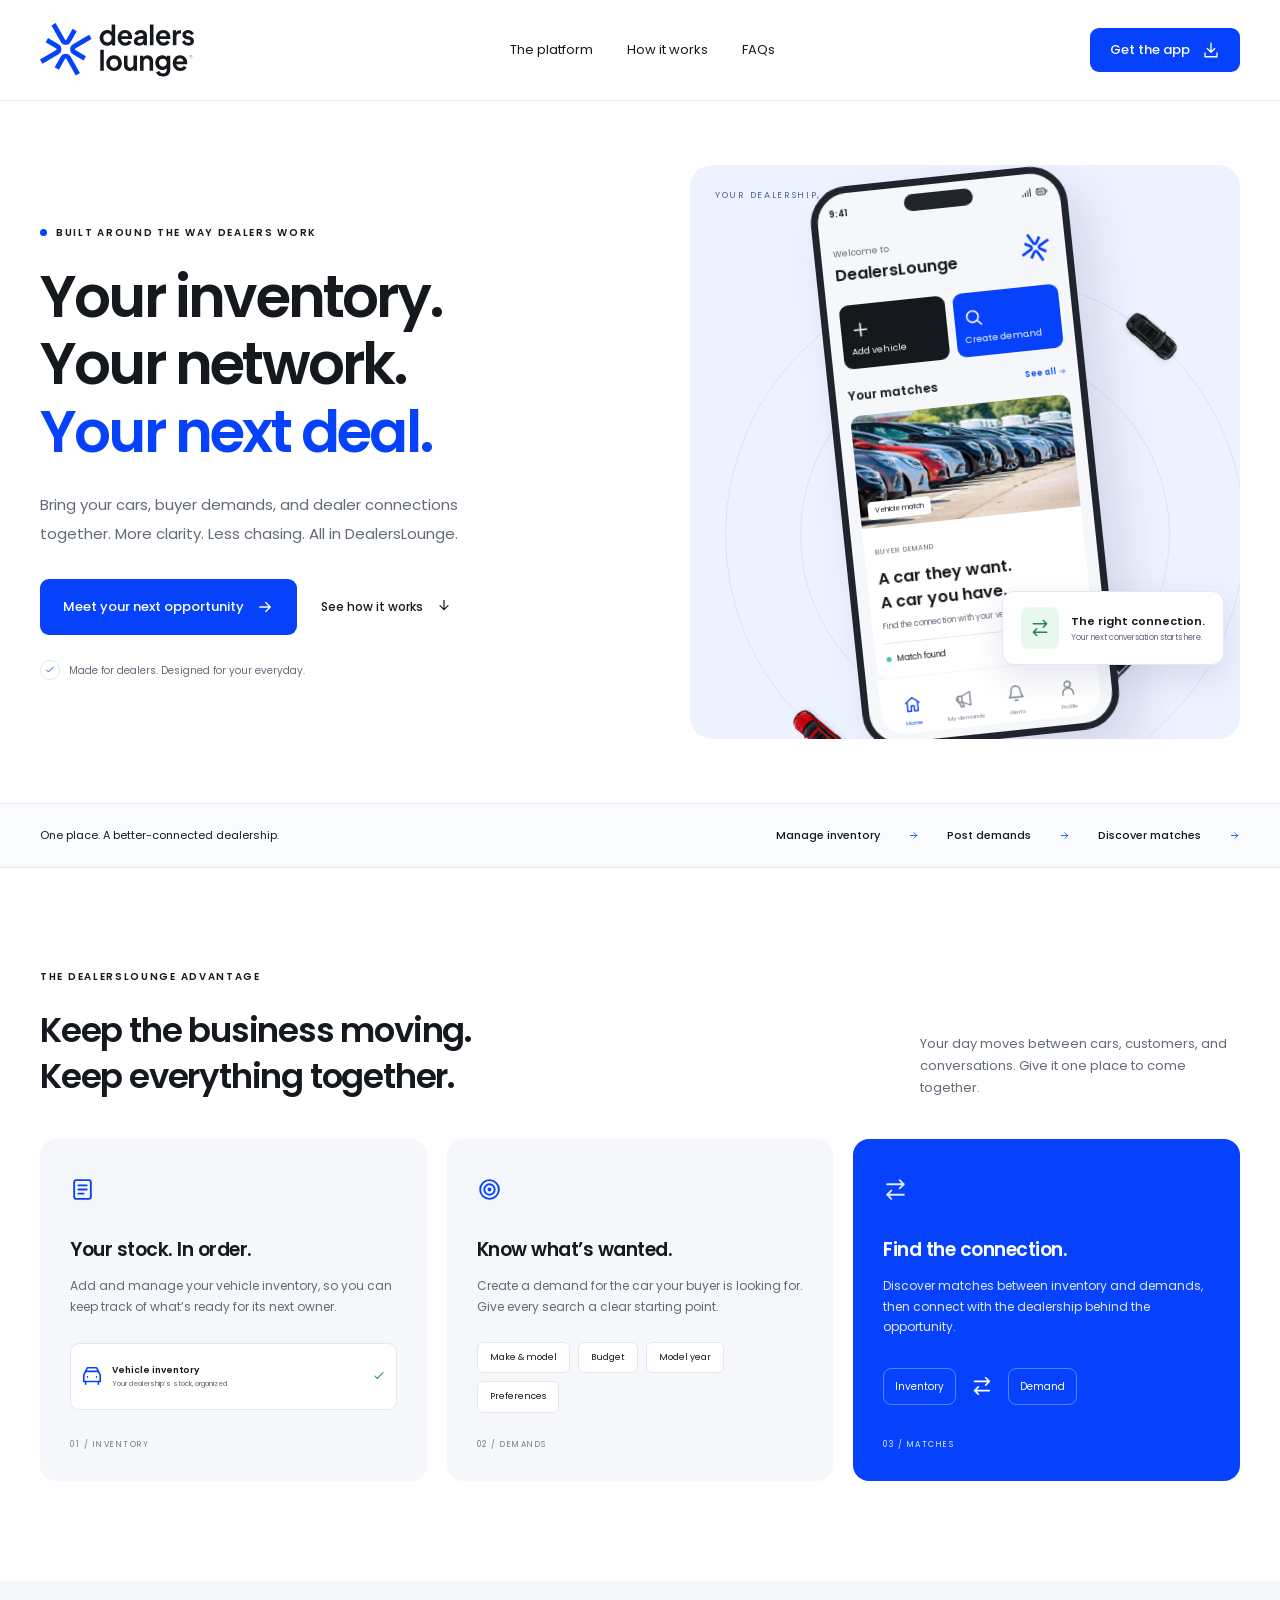
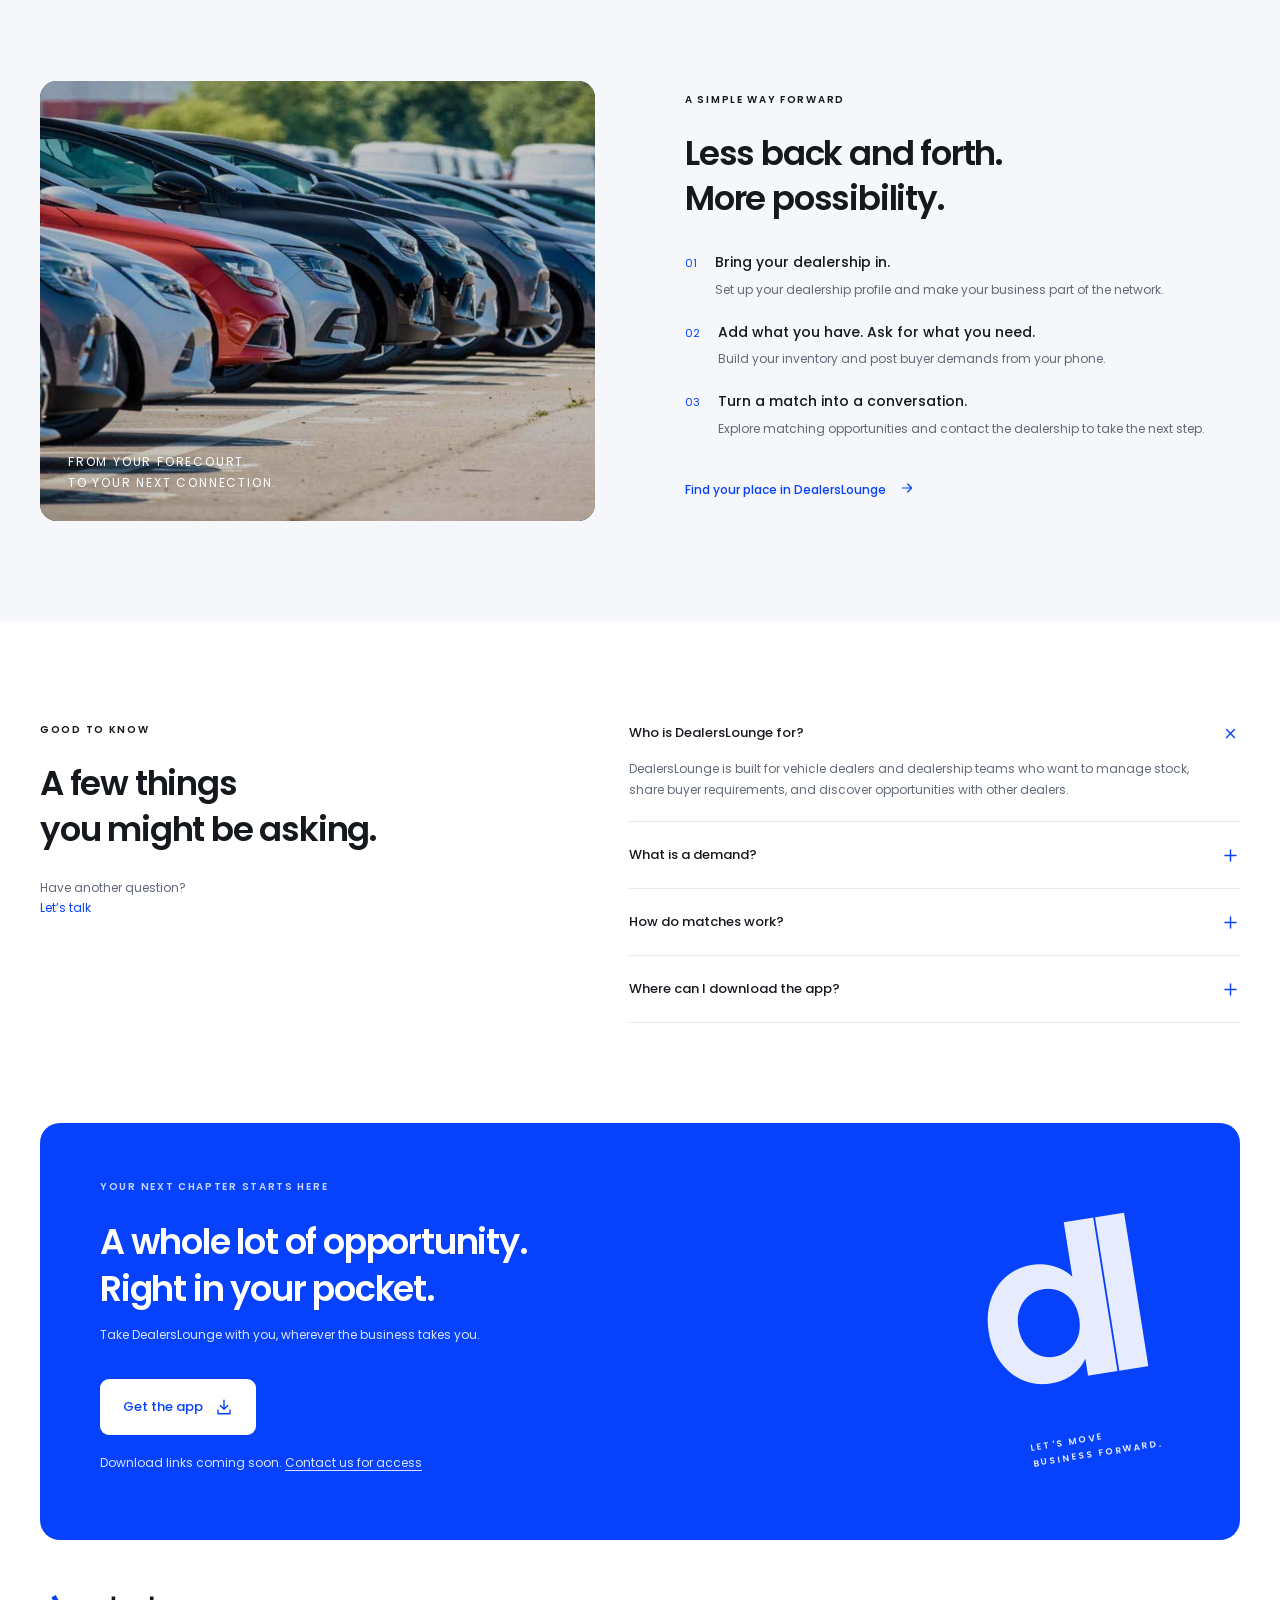
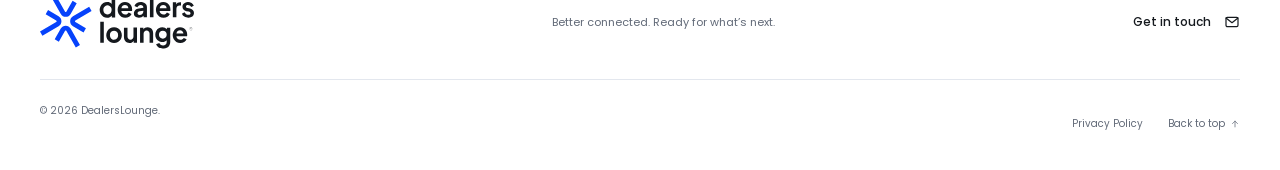
==== commit ff9437b8: "removed play pause button" ====
--- a/index.html
+++ b/index.html
@@ -209,7 +209,6 @@
             </svg></span>
           <div><strong>The right connection.</strong><small>Your next conversation starts here.</small></div>
         </div>
-        <button class="demo-toggle" type="button" hidden>Pause app preview</button>
       </div>
     </section>
     <div class="value-strip">
@@ -380,4 +379,4 @@
   <script src="assets/js/main.js"></script>
 </body>
 
-</html>+</html>
--- a/assets/css/styles.css
+++ b/assets/css/styles.css
@@ -1945,8 +1945,7 @@
   inset: 0
 }
 
-.demo-screen[hidden],
-.demo-toggle[hidden] {
+.demo-screen[hidden] {
   display: none
 }
 
@@ -1970,23 +1969,6 @@
   pointer-events: none
 }
 
-.demo-toggle {
-  position: absolute;
-  bottom: 10px;
-  left: 4%;
-  border: 0;
-  background: var(--blue);
-  color: white;
-  font: 400 9px Poppins, sans-serif;
-  padding: 8px 12px;
-  cursor: pointer;
-  border-radius: 6px
-}
-
-.demo-toggle:hover {
-  background: #dfe8ff
-}
-
 @media(prefers-reduced-motion:no-preference) {
   .demo-screen.is-entering {
     animation: demo-screen-in .5s cubic-bezier(.16, 1, .3, 1) both
@@ -2403,6 +2385,7 @@
   border-radius: 0 0 23px 23px;
   padding-bottom: 5px
 }
+
 /* Use the app mark at avatar sizes so it remains legible. */
 .app-logo-avatar {
   display: grid;
@@ -2412,16 +2395,29 @@
   padding: 0;
   background: transparent;
 }
-.app-logo-avatar img { width: 32px; height: 32px }
-.system-avatar img { width: 100%; height: 100%; border-radius: inherit }
+
+.app-logo-avatar img {
+  width: 32px;
+  height: 32px
+}
+
+.system-avatar img {
+  width: 100%;
+  height: 100%;
+  border-radius: inherit
+}
 
 /* Tiny cars follow the existing rings using transform-only motion. */
-.orbit { pointer-events: none }
+.orbit {
+  pointer-events: none
+}
+
 .orbit-driver {
   position: absolute;
   inset: -1px;
   transform: rotate(220deg);
 }
+
 .orbit-car {
   position: absolute;
   top: -12px;
@@ -2431,16 +2427,58 @@
   background: url('../images/orbit-cars.png') center top / 72px 72px no-repeat;
   filter: drop-shadow(0 2px 2px #172a4920);
 }
-.orbit-driver-offset .orbit-car { background-position: center center }
-.orbit-two .orbit-car { background-position: center bottom }
-.orbit-driver-offset { transform: rotate(40deg) }
-.orbit-two .orbit-driver { transform: rotate(135deg) }
-.phone { z-index: 1 }
-.floating-card, .demo-toggle { z-index: 2 }
+
+.orbit-driver-offset .orbit-car {
+  background-position: center center
+}
+
+.orbit-two .orbit-car {
+  background-position: center bottom
+}
+
+.orbit-driver-offset {
+  transform: rotate(40deg)
+}
+
+.orbit-two .orbit-driver {
+  transform: rotate(135deg)
+}
+
+.phone {
+  z-index: 1
+}
+
+.floating-card {
+  z-index: 2
+}
+
 @media(prefers-reduced-motion:no-preference) {
-  .orbit-driver { animation: orbit-drive 32s linear infinite; animation-delay: -19.5s; animation-play-state: paused }
-  .orbit-driver-offset { animation-delay: -3.5s }
-  .orbit-two .orbit-driver { animation-duration: 26s; animation-delay: -9.75s }
-  .hero-visual.is-demo-playing .orbit-driver { animation-play-state: running }
-}
-@keyframes orbit-drive { from { transform: rotate(0deg) } to { transform: rotate(360deg) } }
+  .orbit-driver {
+    animation: orbit-drive 32s linear infinite;
+    animation-delay: -19.5s;
+    animation-play-state: paused
+  }
+
+  .orbit-driver-offset {
+    animation-delay: -3.5s
+  }
+
+  .orbit-two .orbit-driver {
+    animation-duration: 26s;
+    animation-delay: -9.75s
+  }
+
+  .hero-visual.is-demo-playing .orbit-driver {
+    animation-play-state: running
+  }
+}
+
+@keyframes orbit-drive {
+  from {
+    transform: rotate(0deg)
+  }
+
+  to {
+    transform: rotate(360deg)
+  }
+}
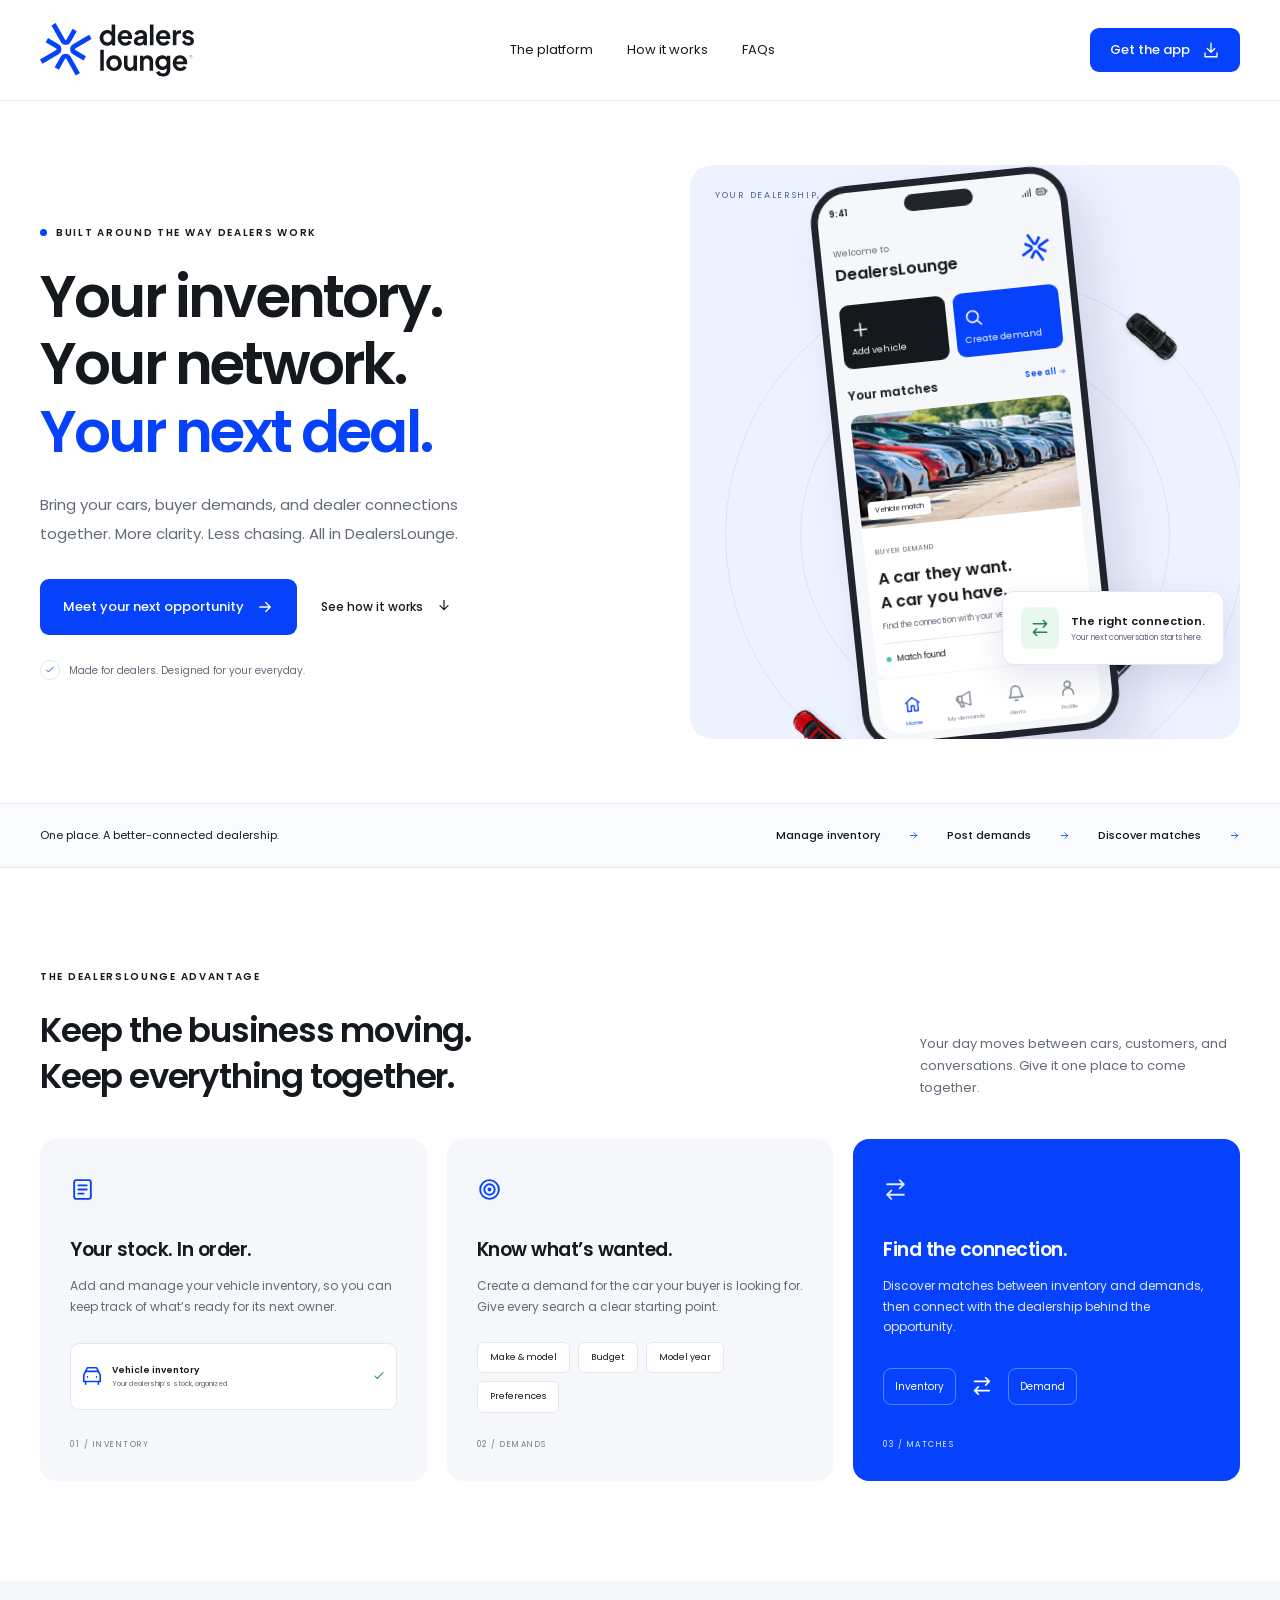
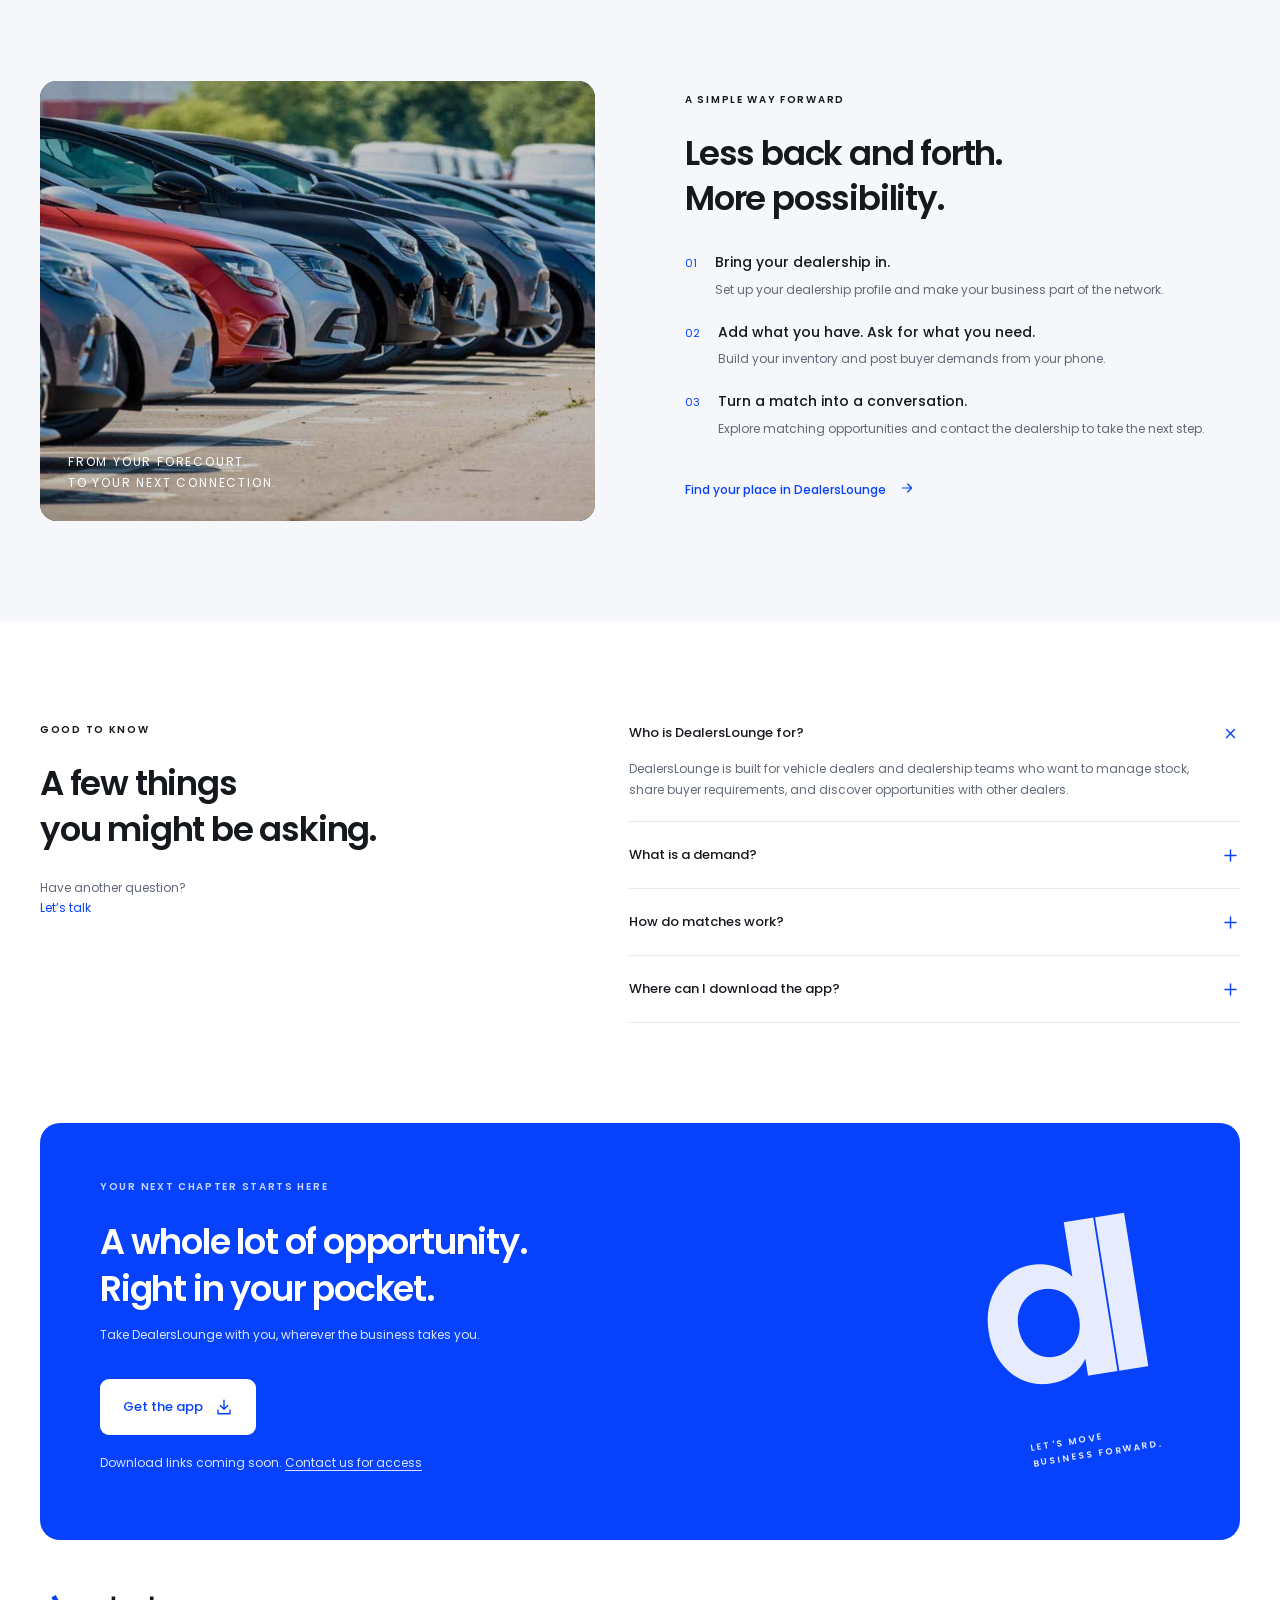
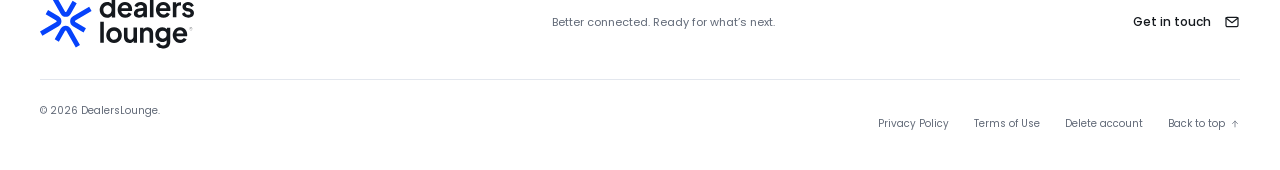
==== commit 5d6850da: "added terms page to the site" ====
--- a/index.html
+++ b/index.html
@@ -370,7 +370,7 @@
         </svg></a>
     </div>
     <div class="footer-bottom"><span>© <span id="year">2026</span> DealersLounge.</span>
-      <div><a href="privacy/">Privacy Policy</a><a href="#main">Back to top <svg class="icon" width="24" height="24"
+      <div><a href="privacy/">Privacy Policy</a><a href="terms/">Terms of Use</a><a href="privacy/#delete-account">Delete account</a><a href="#main">Back to top <svg class="icon" width="24" height="24"
             aria-hidden="true" focusable="false">
             <use href="assets/images/icons.svg#arrow-up"></use>
           </svg></a></div>
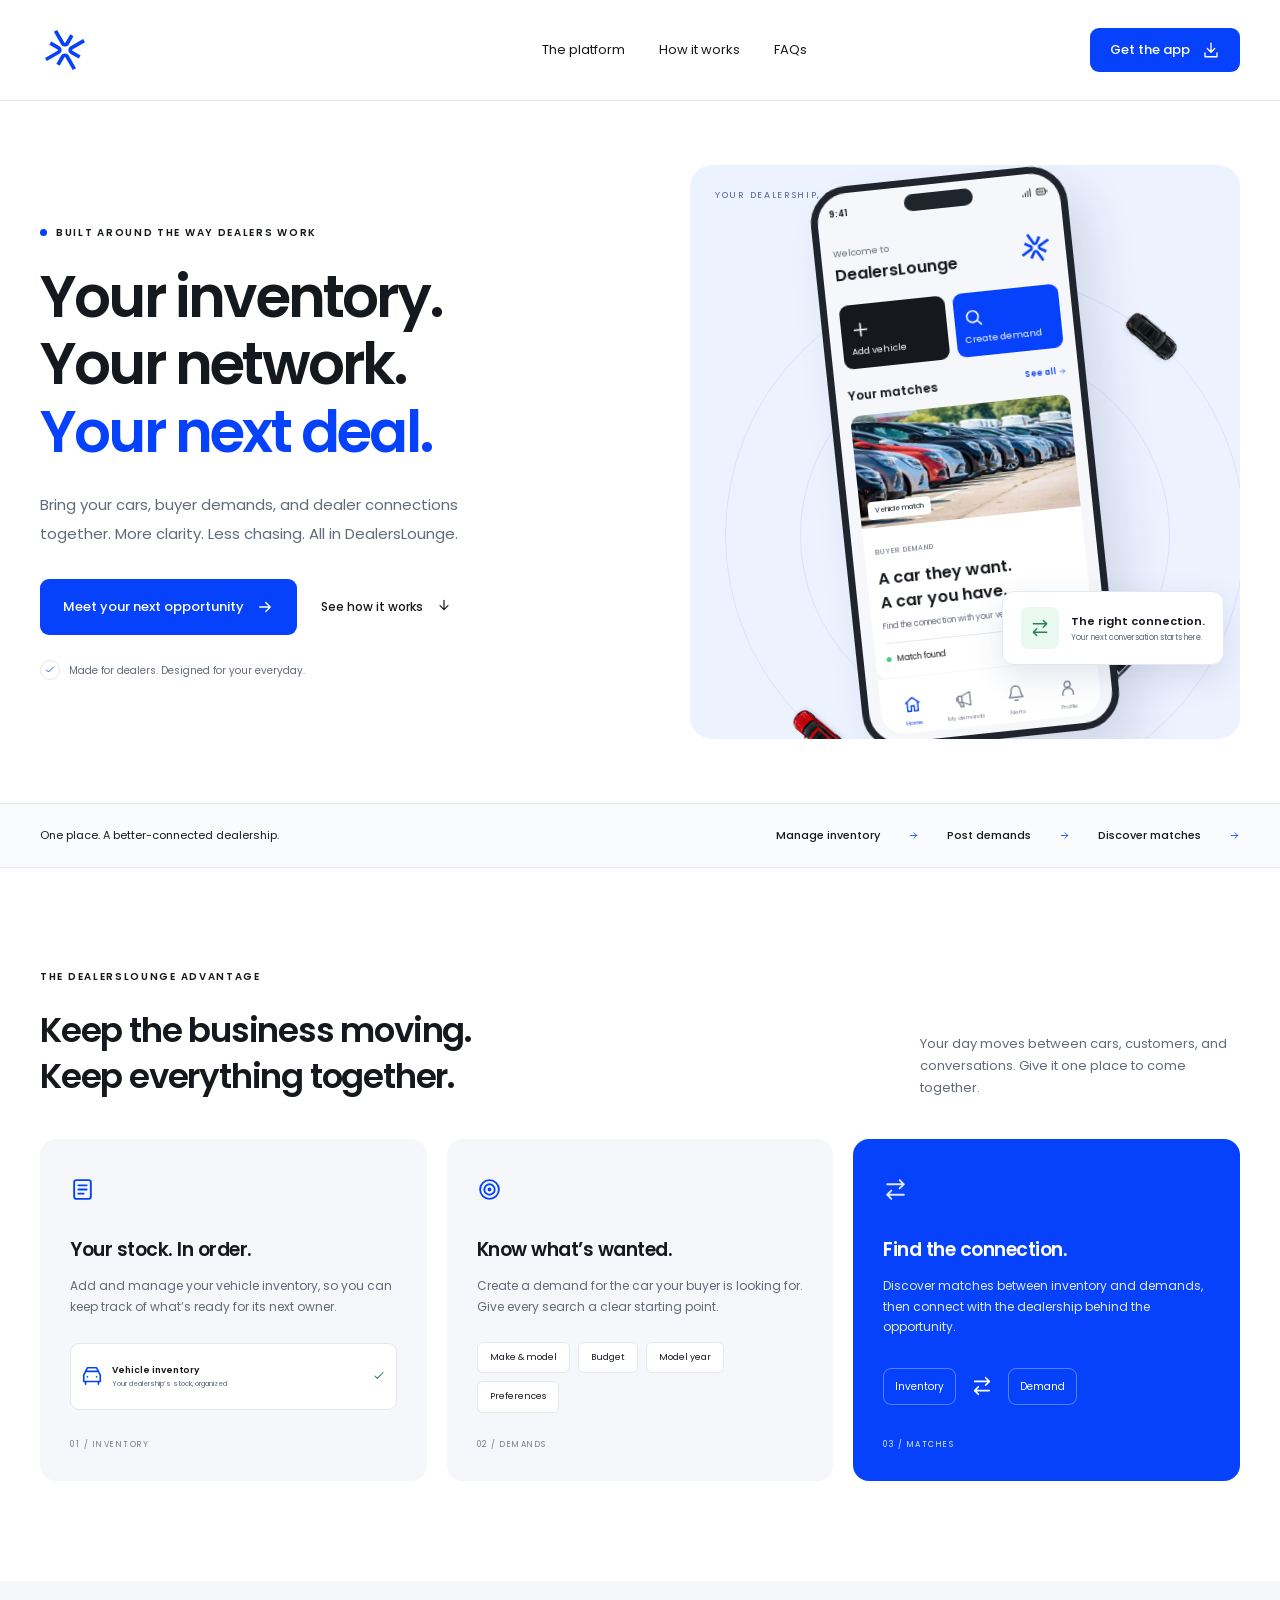
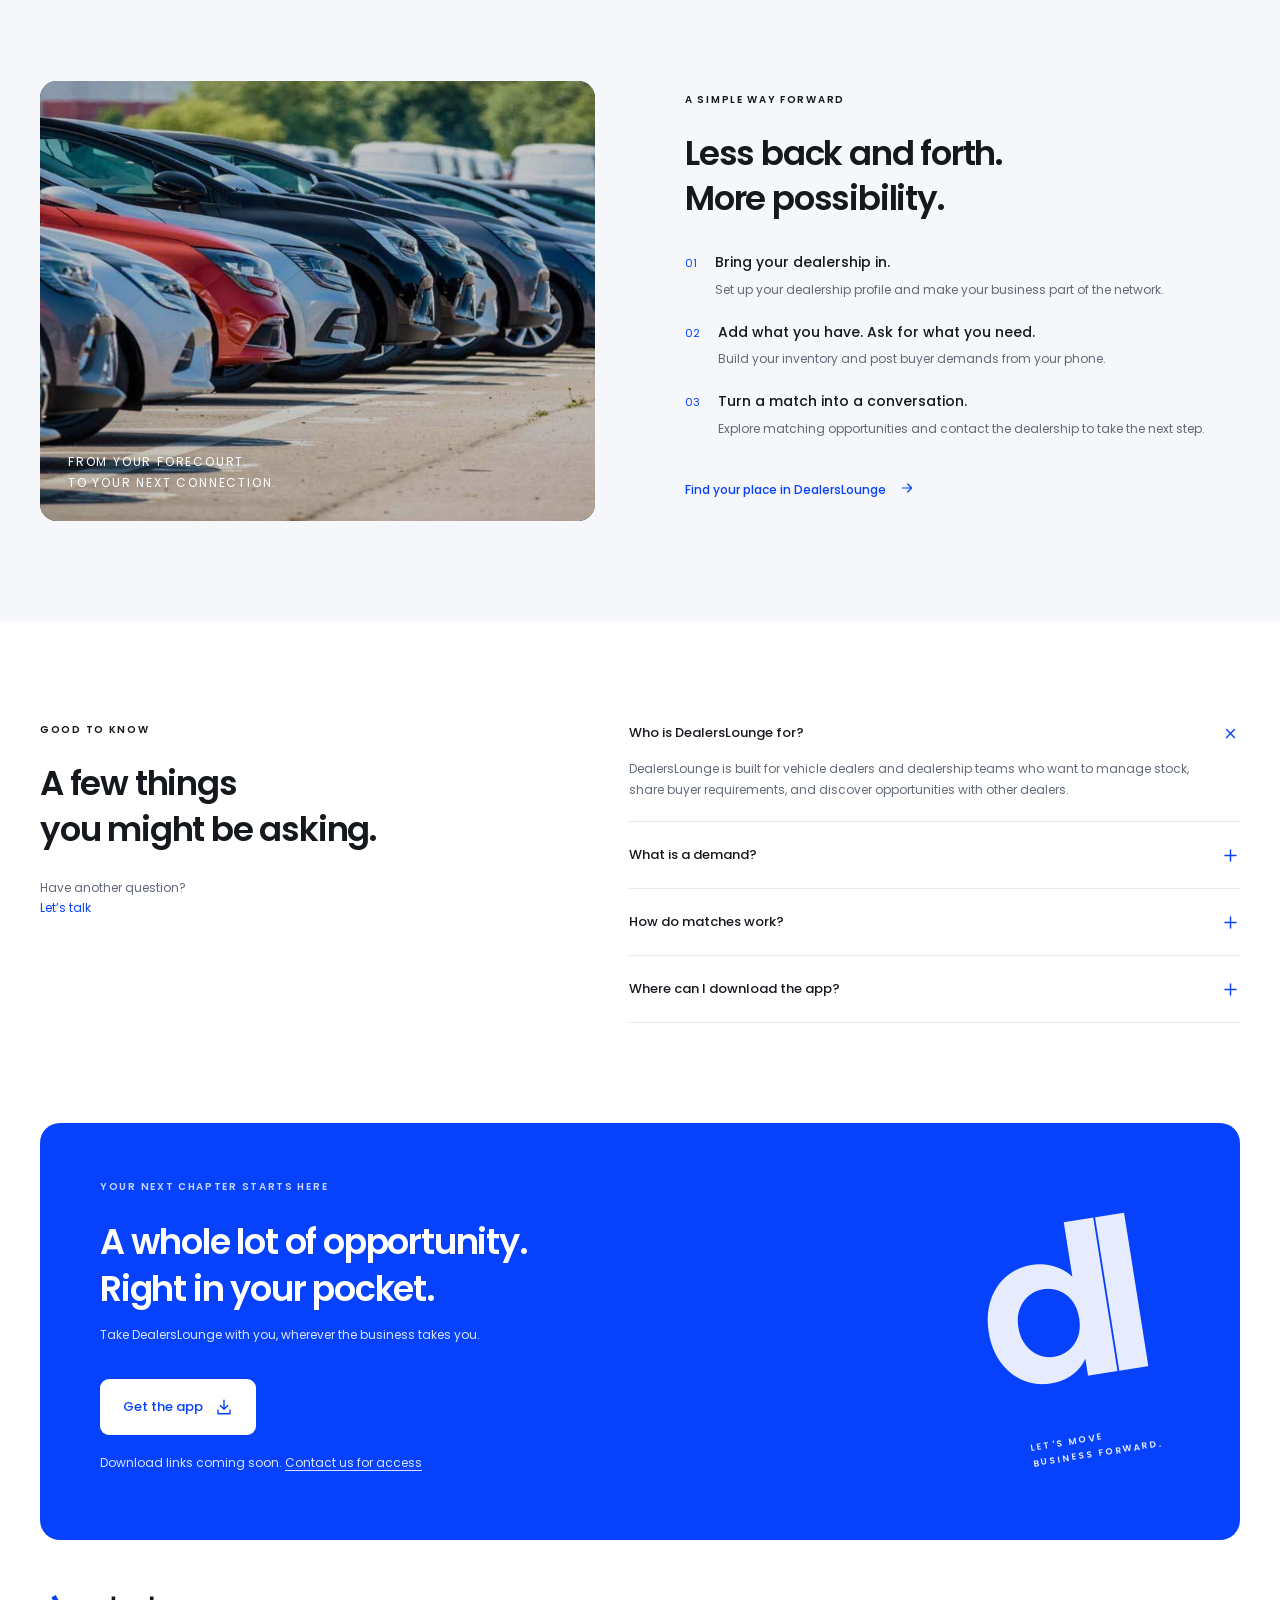
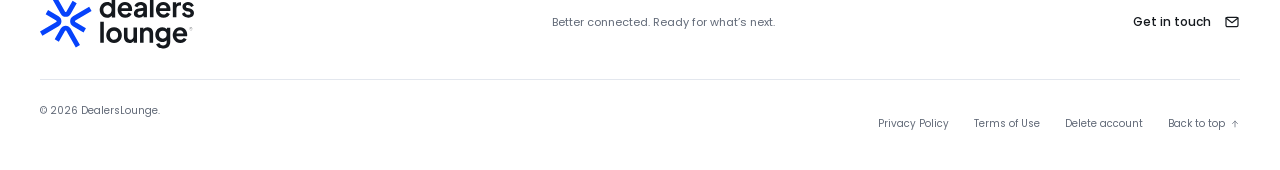
==== commit c63a4ed3: "added logo animation" ====
--- a/index.html
+++ b/index.html
@@ -8,15 +8,15 @@
     content="Your inventory. Your next opportunity. DealersLounge brings vehicle inventory, buyer demands, and dealer matches together.">
   <meta name="theme-color" content="#0642FB">
   <title>DealersLounge — Your next deal starts here.</title>
-  <link rel="icon" href="assets/images/favicon.svg" type="image/svg+xml">
+  <link rel="icon" href="assets/images/portal-favicon.svg?v=2" type="image/svg+xml">
   <link rel="stylesheet" href="assets/css/styles.css">
+  <link rel="stylesheet" href="assets/css/brand-hover.css">
 </head>
 
 <body>
   <a class="skip" href="#main">Skip to content</a>
   <header class="site-header">
-    <div class="container nav"><a class="brand" href="./" aria-label="DealersLounge home"><img
-          src="assets/images/logo.svg" width="160" height="55" alt="DealersLounge"></a>
+    <div class="container nav"><a class="brand brand-reveal" href="./" aria-label="DealersLounge home"><span class="brand-symbol-mask"><svg class="brand-symbol" viewBox="0 0 81 81" aria-hidden="true" focusable="false"><path data-part="left" d="M3.75897 63.0194L0 56.5106L25.4298 41.8279C26.0353 41.4748 26.1362 40.9197 26.1362 40.617C26.1362 40.3143 26.0353 39.7592 25.4298 39.4061L8.85501 29.8447L12.614 23.3358L29.1888 32.8972C31.9891 34.5118 33.6541 37.3878 33.6541 40.617C33.6541 43.8462 31.9891 46.7222 29.1888 48.3368L3.75897 63.0194Z" fill="currentColor"/><path data-part="right" d="M68.3676 57.9234L51.7929 48.362C48.9926 46.7474 47.3275 43.8714 47.3275 40.6422C47.3275 37.413 48.9926 34.537 51.7929 32.9225L77.2227 18.2398L80.9816 24.7486L55.5518 39.4313C54.9464 39.7845 54.8454 40.3395 54.8454 40.6422C54.8454 40.9449 54.9464 41.5 55.5518 41.8531L72.1266 51.4146L68.3676 57.9234Z" fill="currentColor"/><path data-part="top" d="M40.3899 33.6541C37.1607 33.6541 34.2848 31.9891 32.6702 29.1888L17.9875 3.75897L24.4963 0L39.179 25.4298C39.5322 26.0353 40.0872 26.1362 40.3899 26.1362C40.6927 26.1362 41.2477 26.0353 41.6009 25.4298L51.1623 8.85501L57.6711 12.614L48.1097 29.1888C46.4951 31.9891 43.6191 33.6541 40.3899 33.6541Z" fill="currentColor"/><path data-part="bottom" d="M56.2332 81.007L41.5505 55.5772C41.1973 54.9718 40.6423 54.8708 40.3395 54.8708C40.0368 54.8708 39.4818 54.9718 39.1286 55.5772L29.5672 72.152L23.0584 68.393L32.6198 51.8183C34.2344 49.018 37.1104 47.3529 40.3395 47.3529C43.5687 47.3529 46.4447 49.018 48.0593 51.8183L62.742 77.248L56.2332 81.007Z" fill="currentColor"/></svg></span><span class="brand-name-clip" aria-hidden="true"><span class="brand-name">DealersLounge</span></span></a>
       <nav aria-label="Main navigation"><a href="#platform">The platform</a><a href="#how-it-works">How it works</a><a
           href="#faq">FAQs</a></nav><a class="button small" href="join/">Get the app <svg class="icon" width="24"
           height="24" aria-hidden="true" focusable="false">
@@ -377,6 +377,7 @@
     </div>
   </footer>
   <script src="assets/js/main.js"></script>
+  <script src="assets/js/brand-hover.js"></script>
 </body>
 
 </html>
--- a/assets/css/brand-hover.css
+++ b/assets/css/brand-hover.css
@@ -0,0 +1,43 @@
+/* Reserve the wordmark space so hover never moves the navigation. */
+.brand-reveal {
+  --mark-size: 40px;
+  display: flex;
+  align-items: center;
+  position: relative;
+  flex: 0 1 218px;
+  min-width: 0;
+  height: 56px;
+  color: var(--blue);
+  text-decoration: none;
+}
+.brand-symbol-mask {
+  position: relative;
+  z-index: 1;
+  display: grid;
+  place-items: center;
+  flex: 0 0 calc(var(--mark-size) + 10px);
+  height: 100%;
+  background: #fff;
+}
+.brand-symbol { width: var(--mark-size); height: var(--mark-size); overflow: visible; }
+.brand-name-clip { overflow: hidden; min-width: 0; padding-block: 8px; }
+.brand-name {
+  color: #15191e;
+  display: block;
+  white-space: nowrap;
+  font-size: 20px;
+  font-weight: 600;
+  letter-spacing: -.8px;
+  opacity: 0;
+  transform: translateX(-105%);
+  transition: transform 460ms cubic-bezier(.22, 1, .36, 1), opacity 220ms ease;
+}
+.brand-reveal:is(:hover, :focus-visible) .brand-name { opacity: 1; transform: translateX(0); }
+.brand-reveal:focus-visible { outline: 2px solid var(--blue); outline-offset: 5px; border-radius: 4px; }
+@media (max-width: 600px) {
+  .brand-reveal { --mark-size: 32px; flex-basis: 180px; margin-right: 8px; }
+  .brand-name { font-size: 17px; letter-spacing: -.7px; }
+}
+@media (prefers-reduced-motion: reduce) {
+  .brand-name { transition: none; transform: none; }
+}
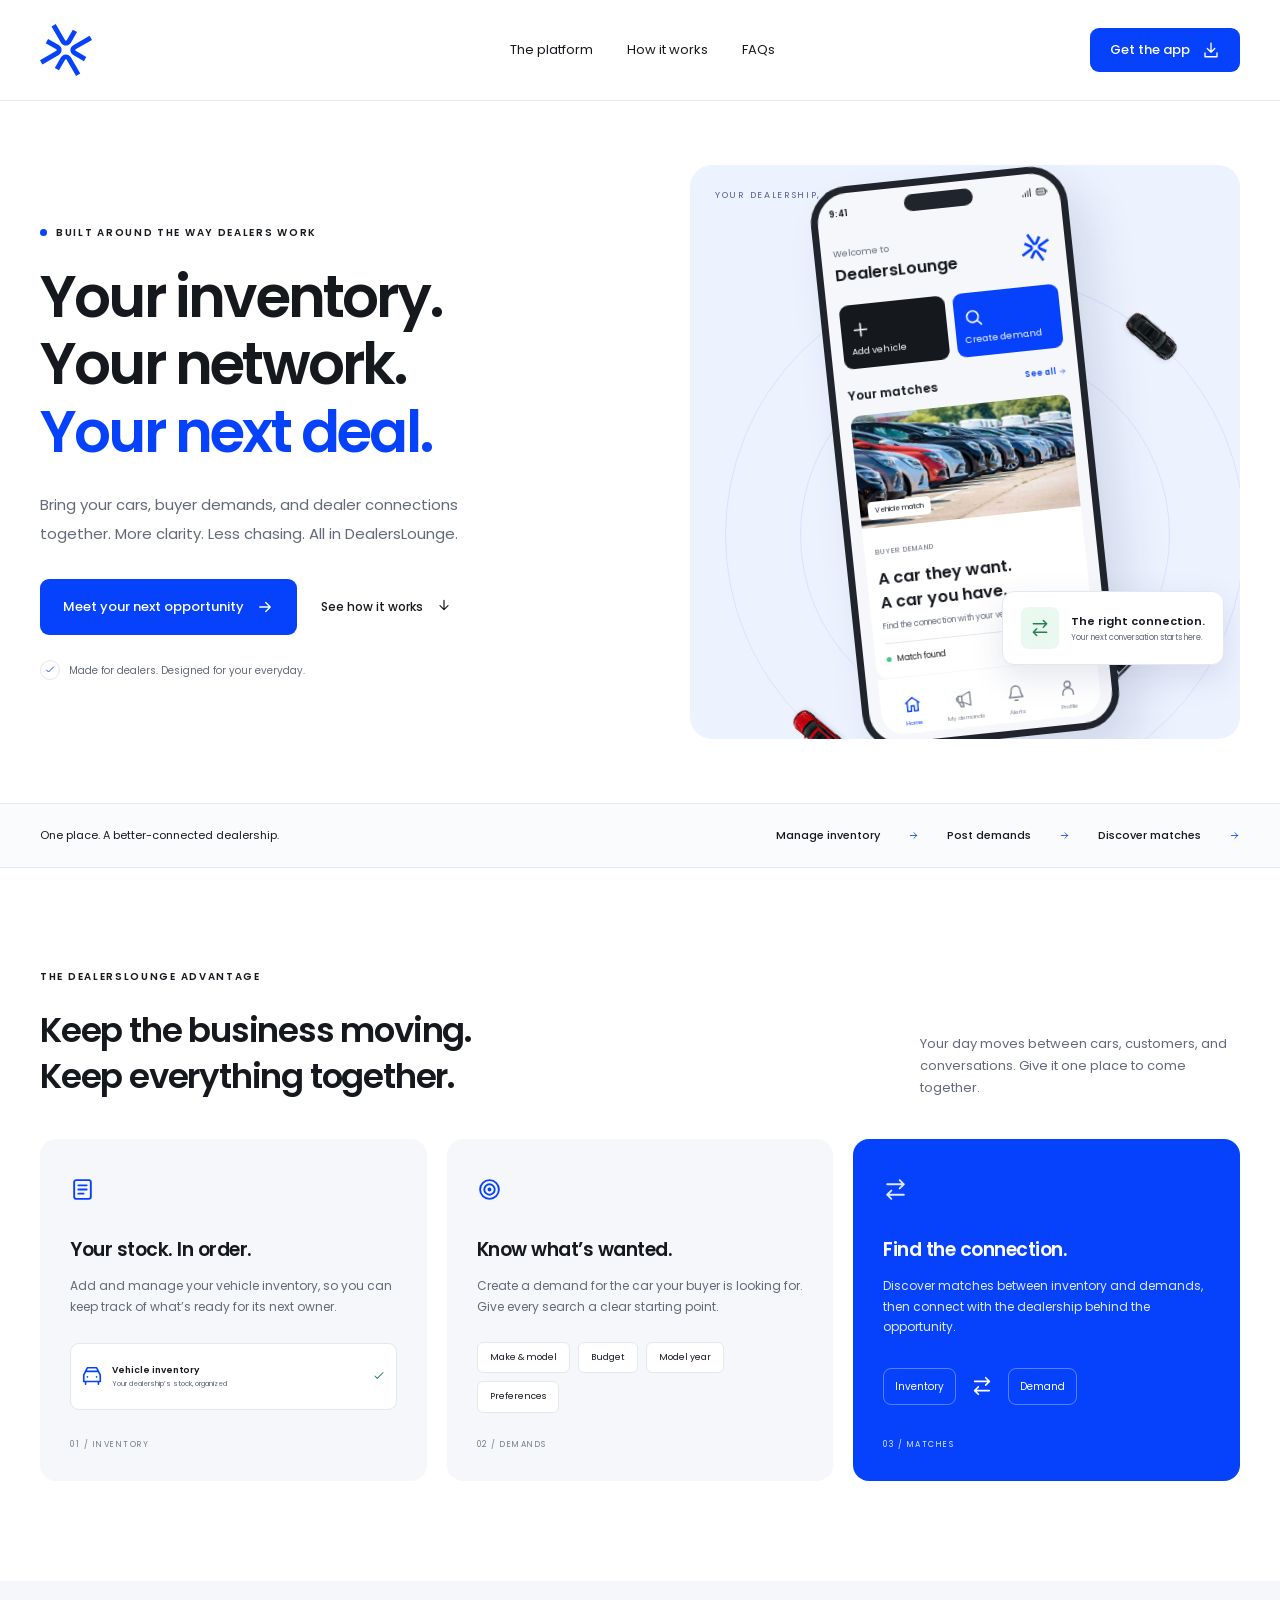
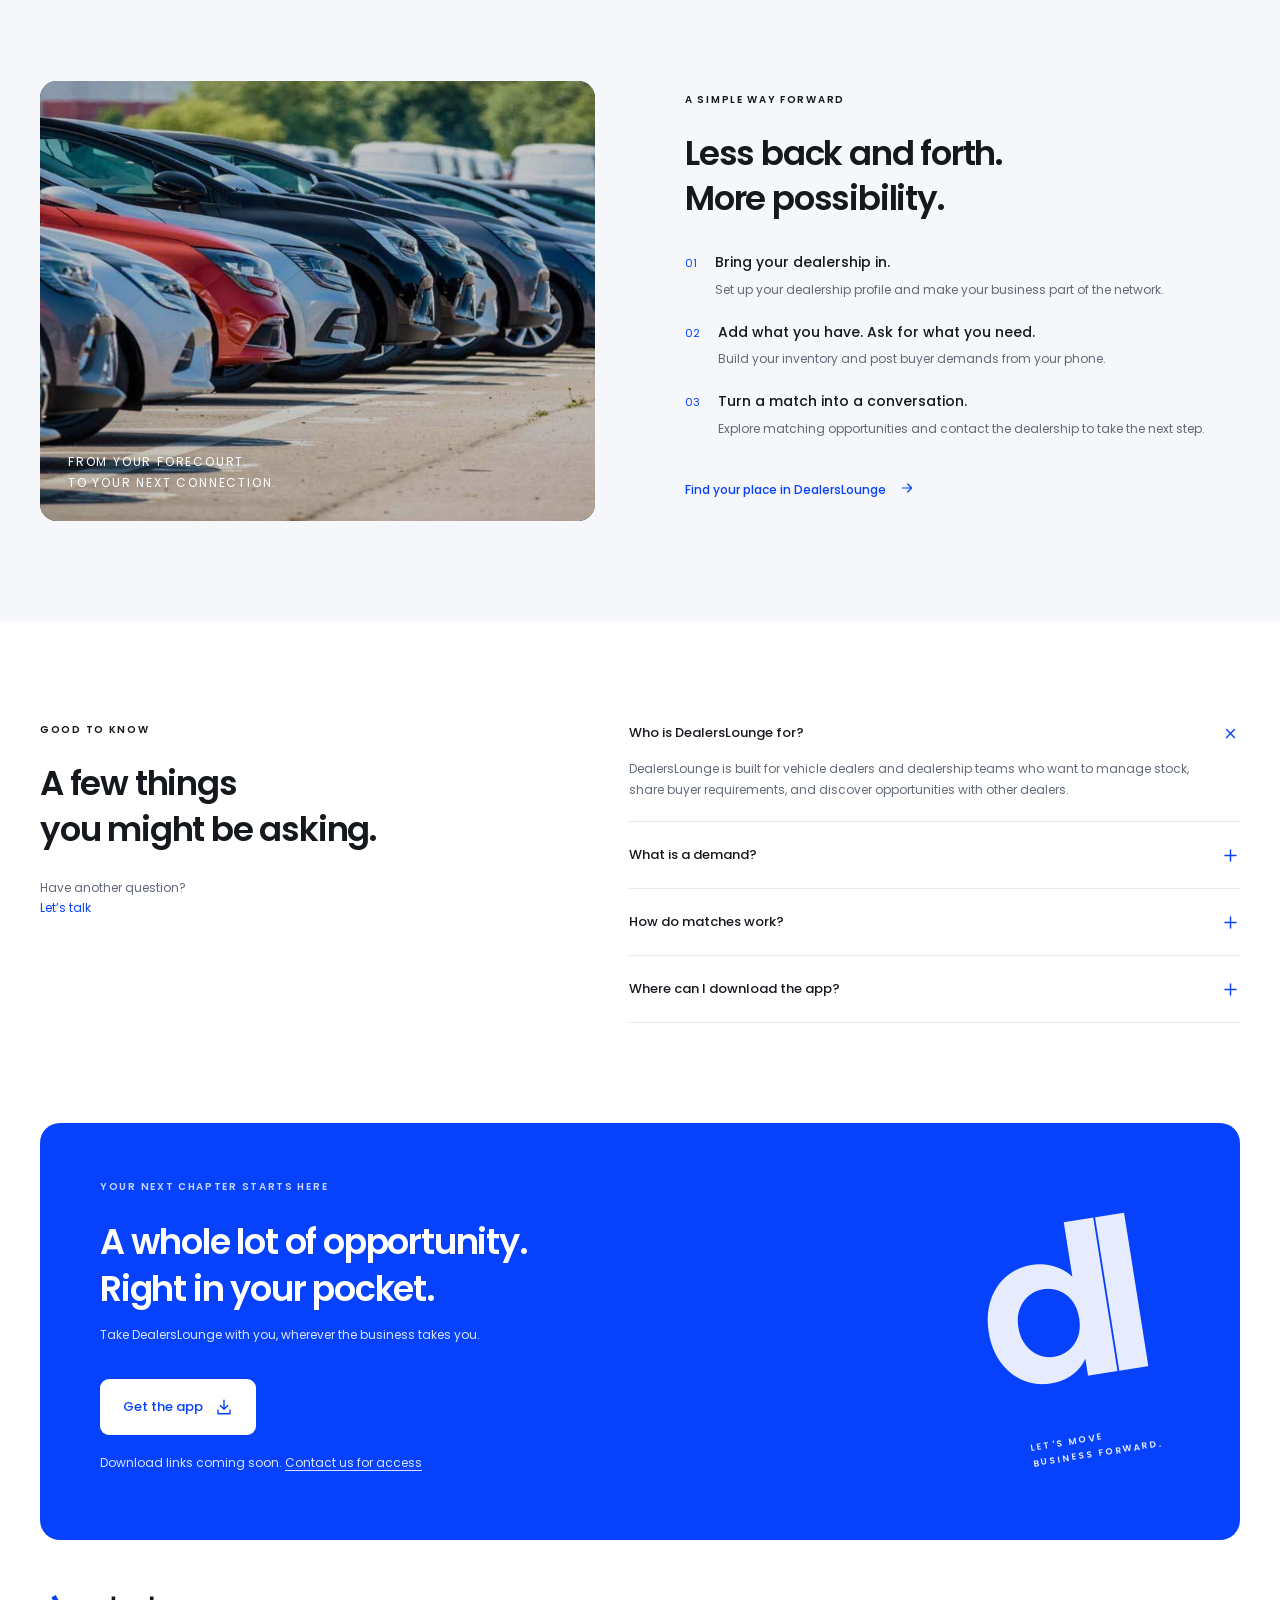
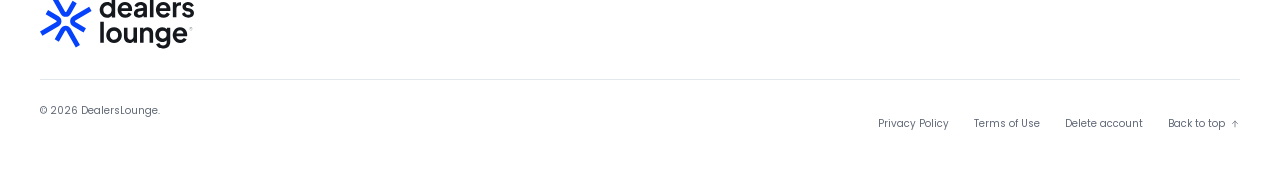
==== commit 3f429786: "ci/cd githhub actions implemented" ====
--- a/index.html
+++ b/index.html
@@ -11,12 +11,13 @@
   <link rel="icon" href="assets/images/portal-favicon.svg?v=2" type="image/svg+xml">
   <link rel="stylesheet" href="assets/css/styles.css">
   <link rel="stylesheet" href="assets/css/brand-hover.css">
+<link rel="stylesheet" href="assets/css/responsive.css">
 </head>
 
 <body>
   <a class="skip" href="#main">Skip to content</a>
   <header class="site-header">
-    <div class="container nav"><a class="brand brand-reveal" href="./" aria-label="DealersLounge home"><span class="brand-symbol-mask"><svg class="brand-symbol" viewBox="0 0 81 81" aria-hidden="true" focusable="false"><path data-part="left" d="M3.75897 63.0194L0 56.5106L25.4298 41.8279C26.0353 41.4748 26.1362 40.9197 26.1362 40.617C26.1362 40.3143 26.0353 39.7592 25.4298 39.4061L8.85501 29.8447L12.614 23.3358L29.1888 32.8972C31.9891 34.5118 33.6541 37.3878 33.6541 40.617C33.6541 43.8462 31.9891 46.7222 29.1888 48.3368L3.75897 63.0194Z" fill="currentColor"/><path data-part="right" d="M68.3676 57.9234L51.7929 48.362C48.9926 46.7474 47.3275 43.8714 47.3275 40.6422C47.3275 37.413 48.9926 34.537 51.7929 32.9225L77.2227 18.2398L80.9816 24.7486L55.5518 39.4313C54.9464 39.7845 54.8454 40.3395 54.8454 40.6422C54.8454 40.9449 54.9464 41.5 55.5518 41.8531L72.1266 51.4146L68.3676 57.9234Z" fill="currentColor"/><path data-part="top" d="M40.3899 33.6541C37.1607 33.6541 34.2848 31.9891 32.6702 29.1888L17.9875 3.75897L24.4963 0L39.179 25.4298C39.5322 26.0353 40.0872 26.1362 40.3899 26.1362C40.6927 26.1362 41.2477 26.0353 41.6009 25.4298L51.1623 8.85501L57.6711 12.614L48.1097 29.1888C46.4951 31.9891 43.6191 33.6541 40.3899 33.6541Z" fill="currentColor"/><path data-part="bottom" d="M56.2332 81.007L41.5505 55.5772C41.1973 54.9718 40.6423 54.8708 40.3395 54.8708C40.0368 54.8708 39.4818 54.9718 39.1286 55.5772L29.5672 72.152L23.0584 68.393L32.6198 51.8183C34.2344 49.018 37.1104 47.3529 40.3395 47.3529C43.5687 47.3529 46.4447 49.018 48.0593 51.8183L62.742 77.248L56.2332 81.007Z" fill="currentColor"/></svg></span><span class="brand-name-clip" aria-hidden="true"><span class="brand-name">DealersLounge</span></span></a>
+    <div class="container nav"><a class="brand brand-reveal" href="./" aria-label="DealersLounge home"><span class="brand-symbol-mask"><svg class="brand-symbol" viewBox="0 0 81 81" aria-hidden="true" focusable="false"><path data-part="left" d="M3.75897 63.0194L0 56.5106L25.4298 41.8279C26.0353 41.4748 26.1362 40.9197 26.1362 40.617C26.1362 40.3143 26.0353 39.7592 25.4298 39.4061L8.85501 29.8447L12.614 23.3358L29.1888 32.8972C31.9891 34.5118 33.6541 37.3878 33.6541 40.617C33.6541 43.8462 31.9891 46.7222 29.1888 48.3368L3.75897 63.0194Z" fill="currentColor"/><path data-part="right" d="M68.3676 57.9234L51.7929 48.362C48.9926 46.7474 47.3275 43.8714 47.3275 40.6422C47.3275 37.413 48.9926 34.537 51.7929 32.9225L77.2227 18.2398L80.9816 24.7486L55.5518 39.4313C54.9464 39.7845 54.8454 40.3395 54.8454 40.6422C54.8454 40.9449 54.9464 41.5 55.5518 41.8531L72.1266 51.4146L68.3676 57.9234Z" fill="currentColor"/><path data-part="top" d="M40.3899 33.6541C37.1607 33.6541 34.2848 31.9891 32.6702 29.1888L17.9875 3.75897L24.4963 0L39.179 25.4298C39.5322 26.0353 40.0872 26.1362 40.3899 26.1362C40.6927 26.1362 41.2477 26.0353 41.6009 25.4298L51.1623 8.85501L57.6711 12.614L48.1097 29.1888C46.4951 31.9891 43.6191 33.6541 40.3899 33.6541Z" fill="currentColor"/><path data-part="bottom" d="M56.2332 81.007L41.5505 55.5772C41.1973 54.9718 40.6423 54.8708 40.3395 54.8708C40.0368 54.8708 39.4818 54.9718 39.1286 55.5772L29.5672 72.152L23.0584 68.393L32.6198 51.8183C34.2344 49.018 37.1104 47.3529 40.3395 47.3529C43.5687 47.3529 46.4447 49.018 48.0593 51.8183L62.742 77.248L56.2332 81.007Z" fill="currentColor"/></svg></span><span class="brand-name-clip" aria-hidden="true"><svg class="brand-name" viewBox="67 0 133 69" aria-hidden="true" focusable="false"><image href="assets/images/logo.svg" width="200" height="69" /></svg></span></a>
       <nav aria-label="Main navigation"><a href="#platform">The platform</a><a href="#how-it-works">How it works</a><a
           href="#faq">FAQs</a></nav><a class="button small" href="join/">Get the app <svg class="icon" width="24"
           height="24" aria-hidden="true" focusable="false">
@@ -128,7 +129,7 @@
             <div class="demo-screen real-screen" data-screen="alerts" hidden>
               <div class="real-title">Alerts</div>
               <p class="real-group">Today</p>
-              <div class="real-alert unread"><span class="dealer-avatar ">X7</span>
+              <div class="real-alert unread"><span class="dealer-avatar dealer-avatar-x7">X7</span>
                 <div><strong>Your vehicles meet demand</strong>
                   <p>X7 Motors is looking for Toyota Corolla 1.8X. See demand now!</p><small>Just now</small>
                 </div>
@@ -138,25 +139,25 @@
                   <p>Explore new enhancements in vehicle matching.</p><small>2 hours ago</small>
                 </div>
               </div>
-              <div class="real-alert"><span class="dealer-avatar ">CM</span>
+              <div class="real-alert"><span class="dealer-avatar dealer-avatar-capital">CM</span>
                 <div><strong>Your demand has a match</strong>
                   <p>Capital Motors has a Honda Civic 1.5 RS Turbo. See match now!</p><small>30 mins ago</small>
                 </div><img src="assets/images/car1.png" alt="" width="30" height="30">
               </div>
               <p class="real-group">Earlier</p>
-              <div class="real-alert"><span class="dealer-avatar ">RM</span>
+              <div class="real-alert"><span class="dealer-avatar dealer-avatar-abc">ABC</span>
                 <div><strong>Your demand expired</strong>
                   <p>Your Toyota Aqua F Package demand expired. Repost or edit it.</p><small>2 days ago</small>
                 </div>
               </div>
-              <div class="real-alert"><span class="dealer-avatar ">PA</span>
+              <div class="real-alert"><span class="dealer-avatar dealer-avatar-prime">PA</span>
                 <div><strong>Your demand has a match</strong>
                   <p>Prime Auto has a Honda Civic. See match now!</p><small>6 days ago</small>
                 </div><img src="assets/images/car1.png" alt="" width="30" height="30">
               </div>
               <div class="real-alert"><span class="dealer-avatar system-avatar"><img src="assets/images/favicon.svg" alt="DealersLounge" width="24" height="24"></span>
                 <div><strong>You’re approved!</strong>
-                  <p>Welcome aboard, Raahi Motors. Your profile has been approved.</p><small>12 days ago</small>
+                  <p>Welcome aboard, ABC Motors. Your profile has been approved.</p><small>12 days ago</small>
                 </div>
               </div>
             </div>
@@ -167,9 +168,9 @@
                   </svg></span></div>
               <div class="real-business">
                 <div class="real-business-actions"><span
-                    class="real-business-logo">RAAHI<small>MOTORS</small></span><span class="real-edit">Edit</span>
-                </div>
-                <h3>Raahi Motors</h3>
+                    class="real-business-logo">ABC<small>MOTORS</small></span><span class="real-edit">Edit</span>
+                </div>
+                <h3>ABC Motors</h3>
                 <p class="real-location"><svg class="icon" aria-hidden="true">
                     <use href="assets/images/icons.svg#pin"></use>
                   </svg>I-8, Islamabad</p>
@@ -181,7 +182,7 @@
                     <div><strong>Honda Civic 1.5 RS Turbo</strong><small>30 mins ago · You</small></div>
                   </div>
                   <div class="real-vehicle"><img src="assets/images/cars-banner.jpg" alt="Dealership vehicles">
-                    <div><strong>Our showroom</strong><small>Raahi Motors</small></div>
+                    <div><strong>Our showroom</strong><small>ABC Motors</small></div>
                   </div>
                 </div><span class="real-profile-add"><svg class="icon" aria-hidden="true">
                     <use href="assets/images/icons.svg#plus"></use>
@@ -364,10 +365,6 @@
   <footer class="container">
     <div class="footer-top"><a class="brand" href="./"><img src="assets/images/logo.svg" alt="DealersLounge" width="160"
           height="55"></a>
-      <p>Better connected. Ready for what’s next.</p><a href="mailto:support@dealerslounge.pk" class="text-link">Get in
-        touch <svg class="icon" width="24" height="24" aria-hidden="true" focusable="false">
-          <use href="assets/images/icons.svg#mail"></use>
-        </svg></a>
     </div>
     <div class="footer-bottom"><span>© <span id="year">2026</span> DealersLounge.</span>
       <div><a href="privacy/">Privacy Policy</a><a href="terms/">Terms of Use</a><a href="privacy/#delete-account">Delete account</a><a href="#main">Back to top <svg class="icon" width="24" height="24"
--- a/assets/css/styles.css
+++ b/assets/css/styles.css
@@ -2211,6 +2211,11 @@
   font-weight: 600
 }
 
+/* Distinct dealership colors keep alert senders easy to recognize. */
+.dealer-avatar.dealer-avatar-x7 { background: #1d4ed8; }
+.dealer-avatar.dealer-avatar-capital { background: #047857; }
+.dealer-avatar.dealer-avatar-prime { background: #b45309; }
+
 .system-avatar {
   background: white;
   color: var(--blue)
--- a/assets/css/brand-hover.css
+++ b/assets/css/brand-hover.css
@@ -1,10 +1,10 @@
 /* Reserve the wordmark space so hover never moves the navigation. */
 .brand-reveal {
-  --mark-size: 40px;
+  --mark-size: 52px;
   display: flex;
   align-items: center;
   position: relative;
-  flex: 0 1 218px;
+  flex: 0 0 154px;
   min-width: 0;
   height: 56px;
   color: var(--blue);
@@ -15,7 +15,7 @@
   z-index: 1;
   display: grid;
   place-items: center;
-  flex: 0 0 calc(var(--mark-size) + 10px);
+  flex: 0 0 var(--mark-size);
   height: 100%;
   background: #fff;
 }
@@ -24,10 +24,8 @@
 .brand-name {
   color: #15191e;
   display: block;
-  white-space: nowrap;
-  font-size: 20px;
-  font-weight: 600;
-  letter-spacing: -.8px;
+  width: 102px;
+  height: 53px;
   opacity: 0;
   transform: translateX(-105%);
   transition: transform 460ms cubic-bezier(.22, 1, .36, 1), opacity 220ms ease;
@@ -35,8 +33,7 @@
 .brand-reveal:is(:hover, :focus-visible) .brand-name { opacity: 1; transform: translateX(0); }
 .brand-reveal:focus-visible { outline: 2px solid var(--blue); outline-offset: 5px; border-radius: 4px; }
 @media (max-width: 600px) {
-  .brand-reveal { --mark-size: 32px; flex-basis: 180px; margin-right: 8px; }
-  .brand-name { font-size: 17px; letter-spacing: -.7px; }
+  .brand-reveal { margin-right: 8px; }
 }
 @media (prefers-reduced-motion: reduce) {
   .brand-name { transition: none; transform: none; }
--- a/assets/css/responsive.css
+++ b/assets/css/responsive.css
@@ -0,0 +1,80 @@
+/* Small-screen layout overrides. Desktop styles remain unchanged. */
+@media (max-width: 760px) {
+  .container { width: calc(100% - 32px); }
+  .nav { gap: 12px; }
+  .nav > .button { flex-shrink: 0; }
+  .hero, .features, .workflow-grid, .faq { min-width: 0; }
+  .hero > *, .features > *, .workflow-grid > *, .faq > * { min-width: 0; }
+  h1 { font-size: clamp(2rem, 8.5vw, 3.0625rem); letter-spacing: -.04em; }
+  .eyebrow { font-size: .6875rem; }
+  .lead, .section-heading > p { font-size: 1rem; }
+  .hero-actions { flex-wrap: wrap; gap: 12px; }
+  .hero-actions .button, .hero-actions .text-link { font-size: .875rem; min-height: 44px; }
+  .hero-note { font-size: .75rem; }
+  .value-strip p { flex-wrap: wrap; justify-content: center; font-size: .75rem; }
+  .section { padding-block: 48px; }
+  .feature > p, .faq > div > p:not(.eyebrow), details p, .download p:not(.eyebrow) { font-size: .9375rem; }
+  summary { font-size: 1rem; min-height: 44px; align-items: center; }
+  summary .icon { flex-shrink: 0; }
+  .download .download-note { font-size: .75rem; }
+  .feature { padding: 24px; }
+  .download { padding: 28px 20px; }
+  .download .button { max-width: 100%; white-space: normal; }
+  .footer-top, .footer-bottom, .footer-bottom > div { flex-wrap: wrap; gap: 12px 20px; }
+  .footer-bottom, .footer-top > a:last-child { font-size: .75rem; }
+  .footer-top a, .footer-bottom a { overflow-wrap: anywhere; }
+  .legal-main { padding-block: 36px; }
+  .legal-main h1 { font-size: clamp(2rem, 7vw, 2.5rem); }
+  .legal-main p, .legal-main li { font-size: 1rem; }
+  .policy-contents { padding: 20px; }
+  .policy-contents ol { columns: 1; }
+  .hub-footer { flex-wrap: wrap; gap: 8px 20px; padding-block: 20px; font-size: .75rem; }
+  .hub-footer > a:first-of-type { margin-left: 0; }
+}
+
+@media (max-width: 520px) {
+  .hub-header { gap: 12px; }
+  .hub-explore { font-size: .75rem; }
+  .hub-main { width: calc(100% - 32px); }
+  .hub-intro > p:last-child { font-size: 1rem; max-width: none; }
+  .hub-downloads { grid-template-columns: minmax(0, 1fr); gap: 16px; }
+  .hub-store { padding: 20px; }
+  .hub-store-heading { gap: 12px; }
+  .hub-store-heading h2 { font-size: 1.125rem; }
+  .availability-chip { font-size: .75rem; }
+  .hub-qr { font-size: .75rem; margin-block: 20px; }
+  .qr-frame { width: 100px; height: 100px; }
+  .hub-store-button { font-size: .875rem; min-height: 48px; padding: 12px; }
+  .hub-access { font-size: .875rem; }
+  .hub-footer > span { width: 100%; }
+  .visual-heading { left: 16px; right: 16px; letter-spacing: .5px; }
+  .floating-card { right: 8px; }
+}
+
+@media (max-width: 360px) {
+  .nav, .hub-header { flex-wrap: wrap; height: auto; min-height: 82px; padding-block: 12px; }
+  .hero-visual { height: 530px; }
+  .phone { --phone-angle: 0deg; flex-shrink: 0; }
+  .feature { padding: 20px; }
+}
+
+/* Compact download and footer composition on mobile. */
+@media (max-width: 760px) {
+  .download { padding: 28px 22px; border-radius: 20px; }
+  .download > div:first-child { width: 100%; min-width: 0; }
+  .download .eyebrow { margin: 0 0 18px; font-size: .625rem; letter-spacing: .12em; }
+  .download h2 { font-size: clamp(1.5rem, 6.5vw, 1.875rem); line-height: 1.25; letter-spacing: -.035em; margin: 0 0 16px; text-wrap: balance; }
+  .download p:not(.eyebrow) { line-height: 1.65; }
+  .download .join-cta { display: flex; justify-content: center; width: 100%; margin-top: 24px; min-height: 48px; }
+  .download p.download-note { font-size: .75rem; margin: 16px 0 0; }
+  footer.container { padding-top: 36px; padding-bottom: 24px; }
+  .footer-top { align-items: center; gap: 12px; padding-bottom: 24px; }
+  .footer-top > a:last-child { padding-top: 0; }
+  .footer-top p { font-size: .75rem; line-height: 1.6; }
+  .footer-bottom { flex-direction: column; align-items: center; gap: 16px; padding-top: 16px; text-align: center; }
+  .footer-bottom > div { justify-content: center; gap: 4px 18px; width: 100%; }
+  .footer-bottom > span { order: 2; width: 100%; text-align: center; }
+  .footer-bottom a[href="#main"] { display: none; }
+  .hub-footer { justify-content: center; text-align: center; }
+  .hub-footer > span { order: 2; width: 100%; text-align: center; }
+}
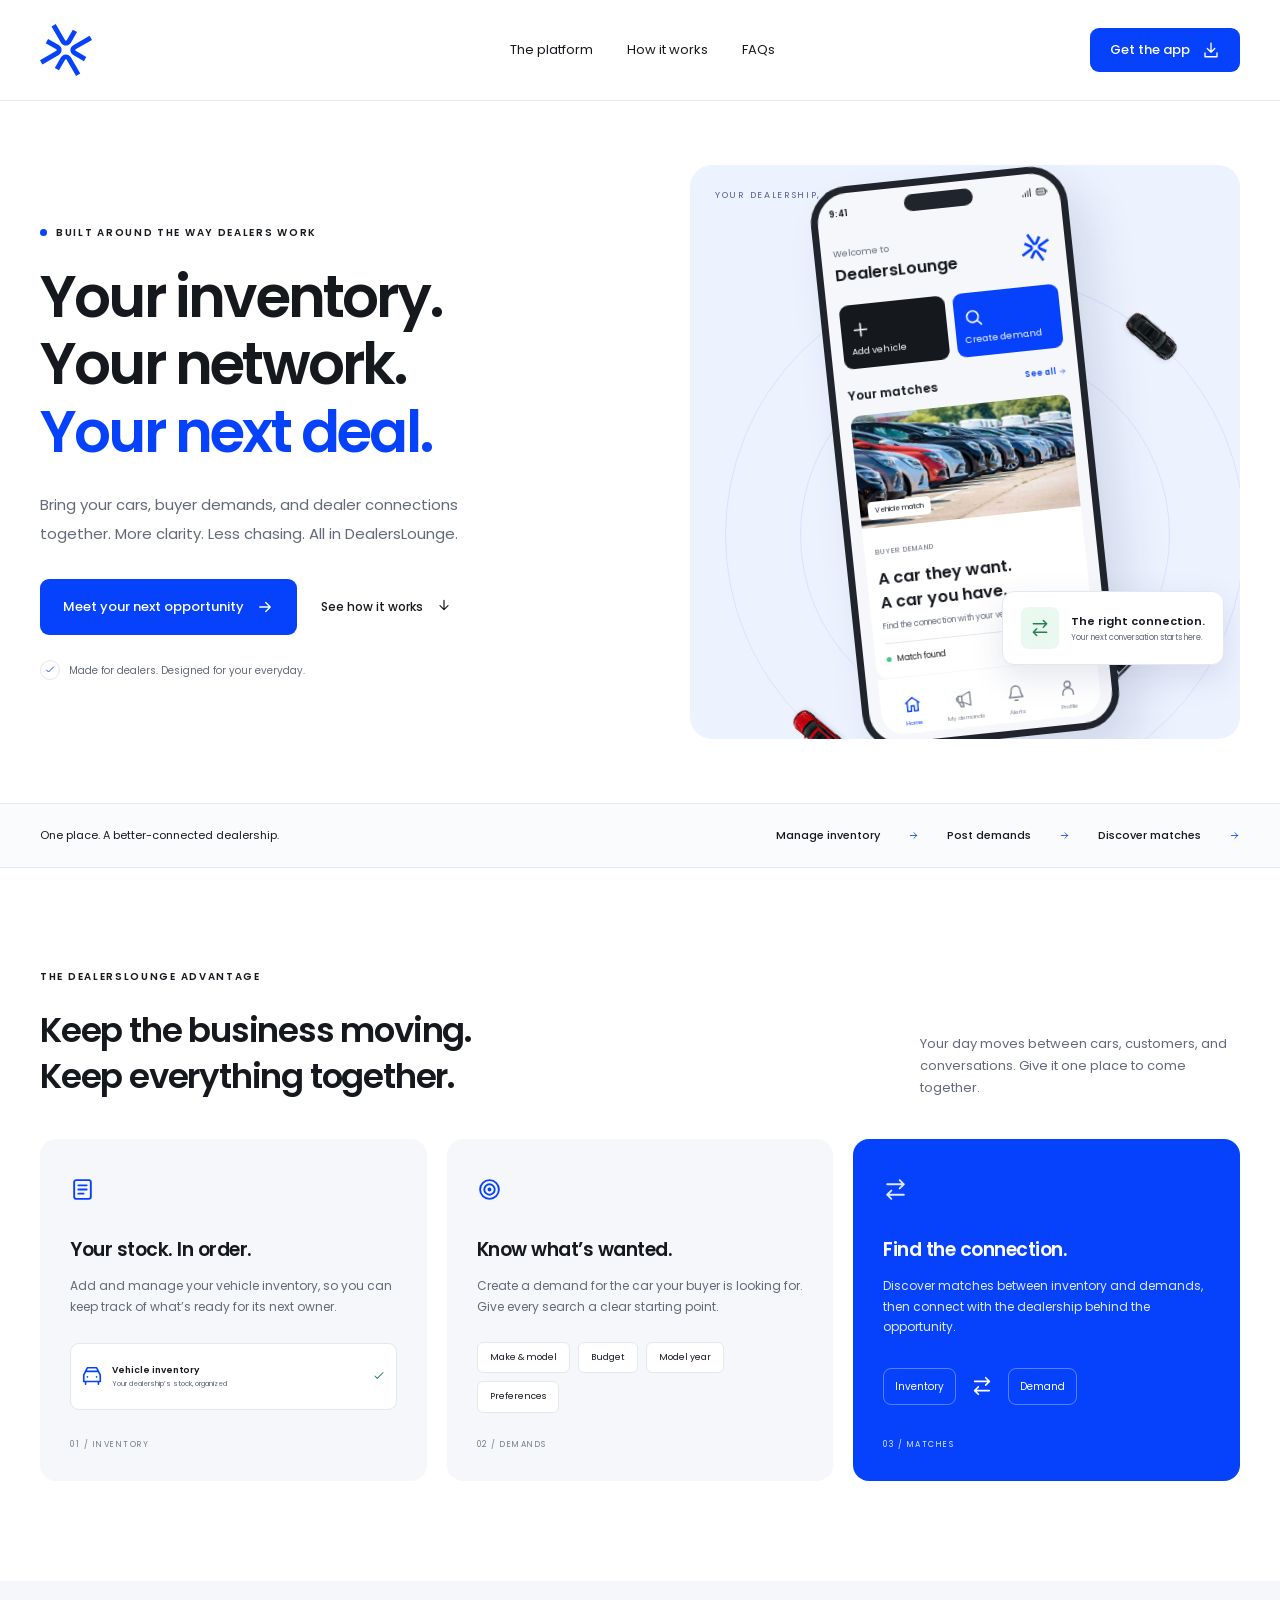
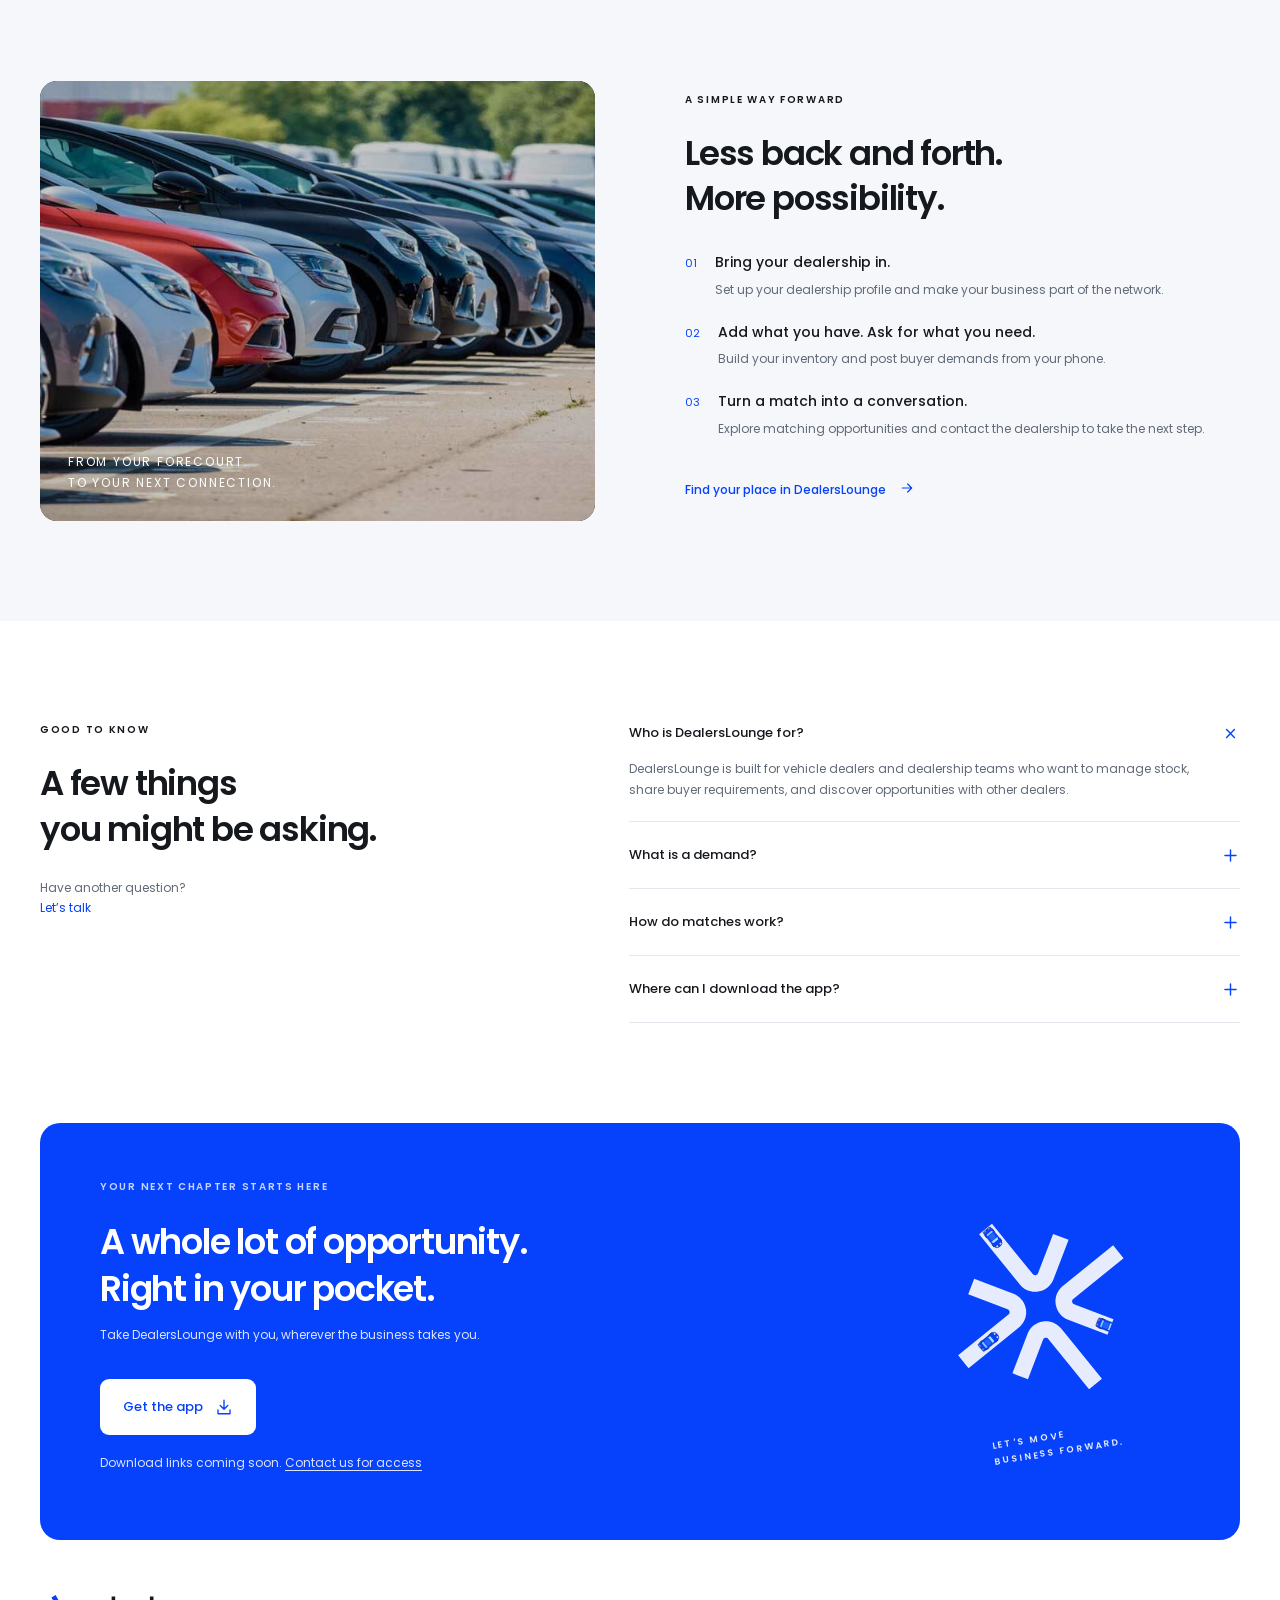
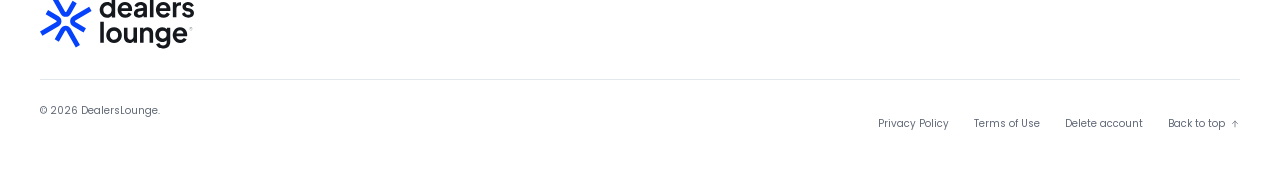
==== commit 46cd3601: "replaced the dl text with the animated logo" ====
--- a/index.html
+++ b/index.html
@@ -359,7 +359,7 @@
         <p class="download-note">Download links coming soon. <a href="mailto:support@dealerslounge.pk">Contact us for
             access </a></p>
       </div>
-      <div class="download-art" aria-hidden="true">dl<span>LET’S MOVE<br>BUSINESS FORWARD. </span></div>
+      <div class="download-art" aria-hidden="true"><img src="assets/images/logo-traffic.svg" alt="" width="200" height="200"><span>LET’S MOVE<br>BUSINESS FORWARD. </span></div>
     </section>
   </main>
   <footer class="container">
--- a/assets/css/styles.css
+++ b/assets/css/styles.css
@@ -803,6 +803,12 @@
   transform: rotate(-9deg);
   padding: 0 35px 0 20px;
   opacity: .9
+}
+
+.download-art > img {
+  width: 200px;
+  max-width: none;
+  height: auto;
 }
 
 .download-art>span {
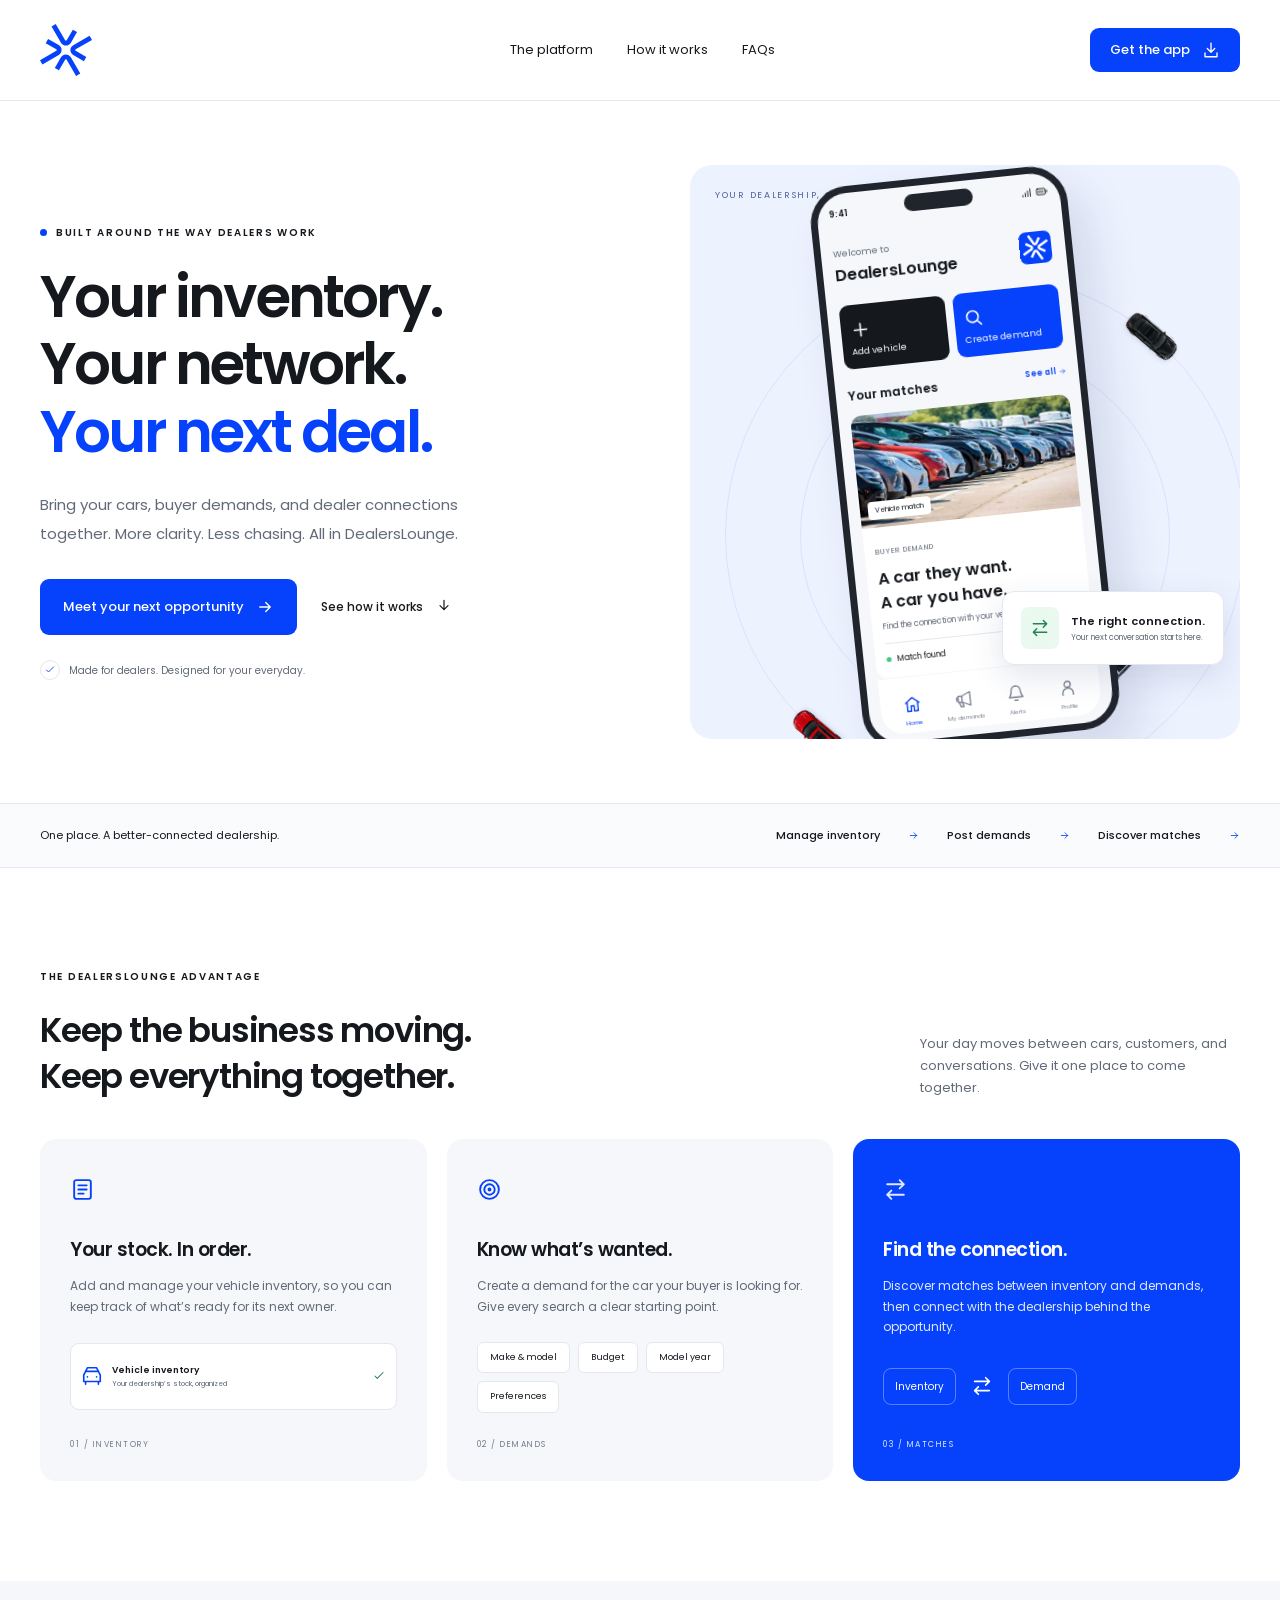
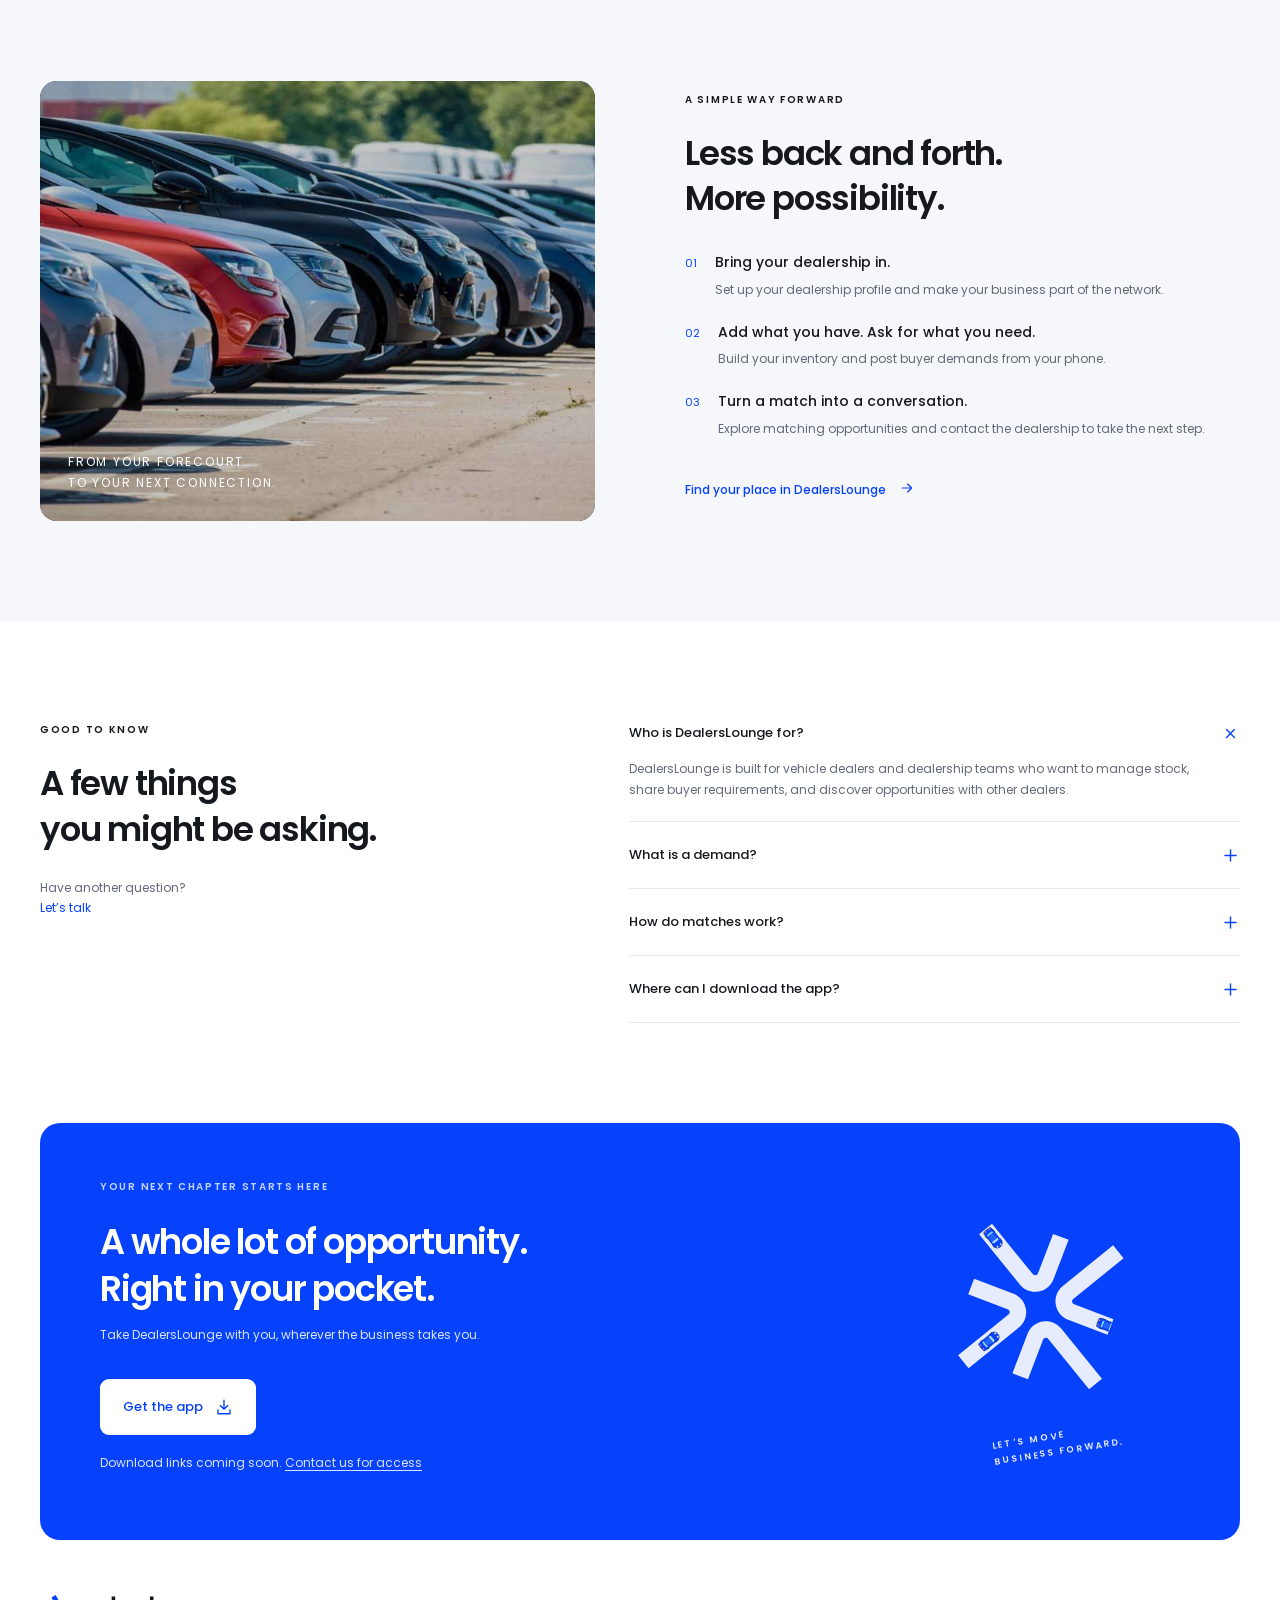
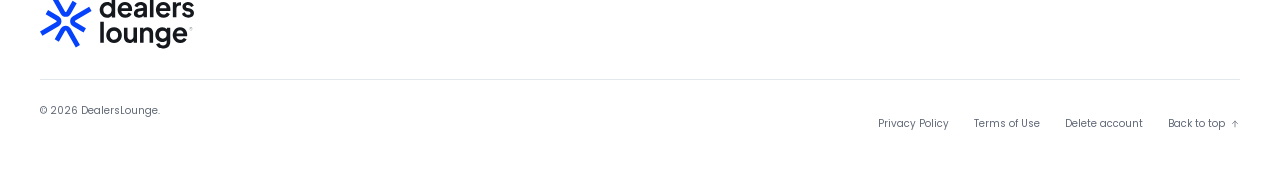
==== commit e3add8ac: "updated" ====
--- a/index.html
+++ b/index.html
@@ -61,7 +61,7 @@
           <div class="demo-screens">
             <div class="demo-screen" data-screen="home">
               <div class="app-header">
-                <div><small>Welcome to</small><strong>DealersLounge</strong></div><span class="avatar app-logo-avatar"><img src="assets/images/favicon.svg" alt="DealersLounge" width="24" height="24"></span>
+                <div><small>Welcome to</small><strong>DealersLounge</strong></div><span class="avatar app-logo-avatar"><img src="assets/images/product-icon.png" alt="DealersLounge" width="24" height="24"></span>
               </div>
               <div class="app-actions">
                 <div><span><svg class="icon" width="24" height="24" aria-hidden="true" focusable="false">
@@ -134,7 +134,7 @@
                   <p>X7 Motors is looking for Toyota Corolla 1.8X. See demand now!</p><small>Just now</small>
                 </div>
               </div>
-              <div class="real-alert unread"><span class="dealer-avatar system-avatar"><img src="assets/images/favicon.svg" alt="DealersLounge" width="24" height="24"></span>
+              <div class="real-alert unread"><span class="dealer-avatar system-avatar"><img src="assets/images/product-icon.png" alt="DealersLounge" width="24" height="24"></span>
                 <div><strong>We’ve made some updates!</strong>
                   <p>Explore new enhancements in vehicle matching.</p><small>2 hours ago</small>
                 </div>
@@ -155,7 +155,7 @@
                   <p>Prime Auto has a Honda Civic. See match now!</p><small>6 days ago</small>
                 </div><img src="assets/images/car1.png" alt="" width="30" height="30">
               </div>
-              <div class="real-alert"><span class="dealer-avatar system-avatar"><img src="assets/images/favicon.svg" alt="DealersLounge" width="24" height="24"></span>
+              <div class="real-alert"><span class="dealer-avatar system-avatar"><img src="assets/images/product-icon.png" alt="DealersLounge" width="24" height="24"></span>
                 <div><strong>You’re approved!</strong>
                   <p>Welcome aboard, ABC Motors. Your profile has been approved.</p><small>12 days ago</small>
                 </div>
--- a/assets/css/styles.css
+++ b/assets/css/styles.css
@@ -2409,7 +2409,8 @@
 
 .app-logo-avatar img {
   width: 32px;
-  height: 32px
+  height: 32px;
+  border-radius: 7px;
 }
 
 .system-avatar img {
